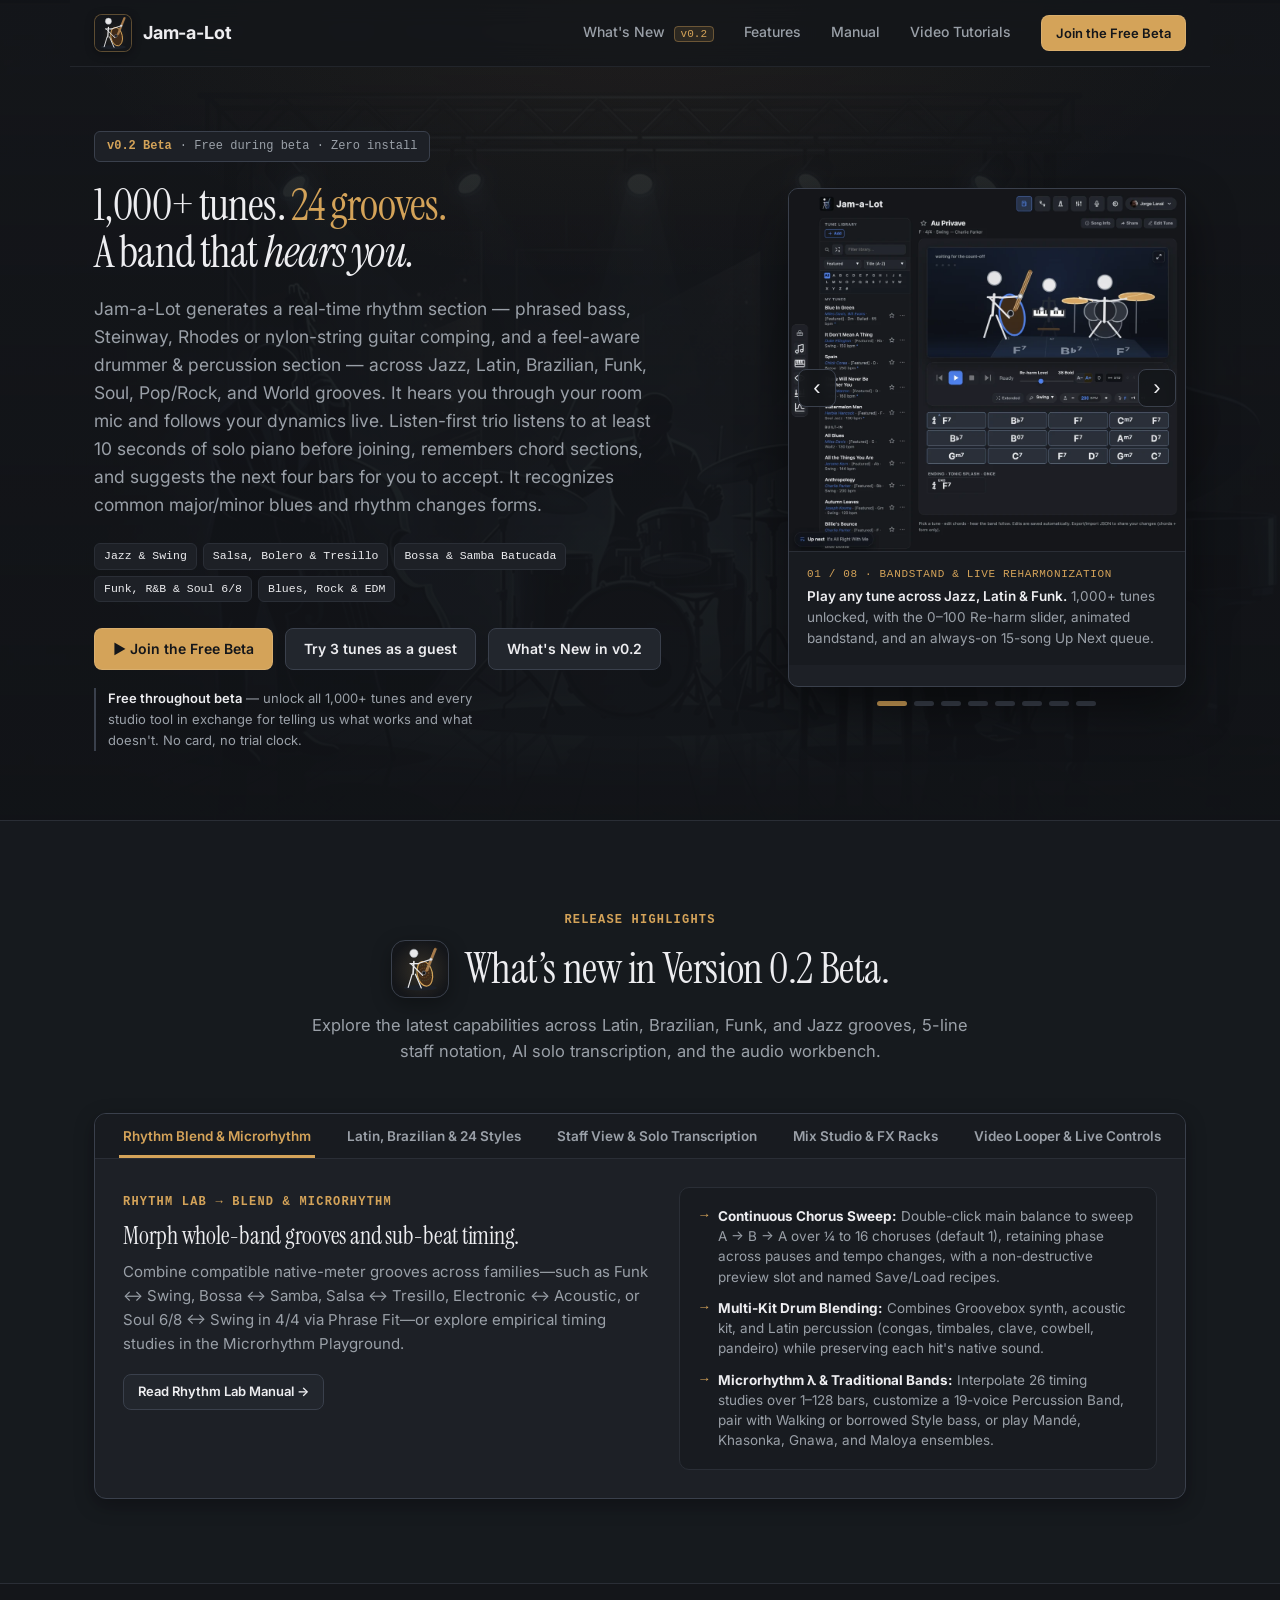
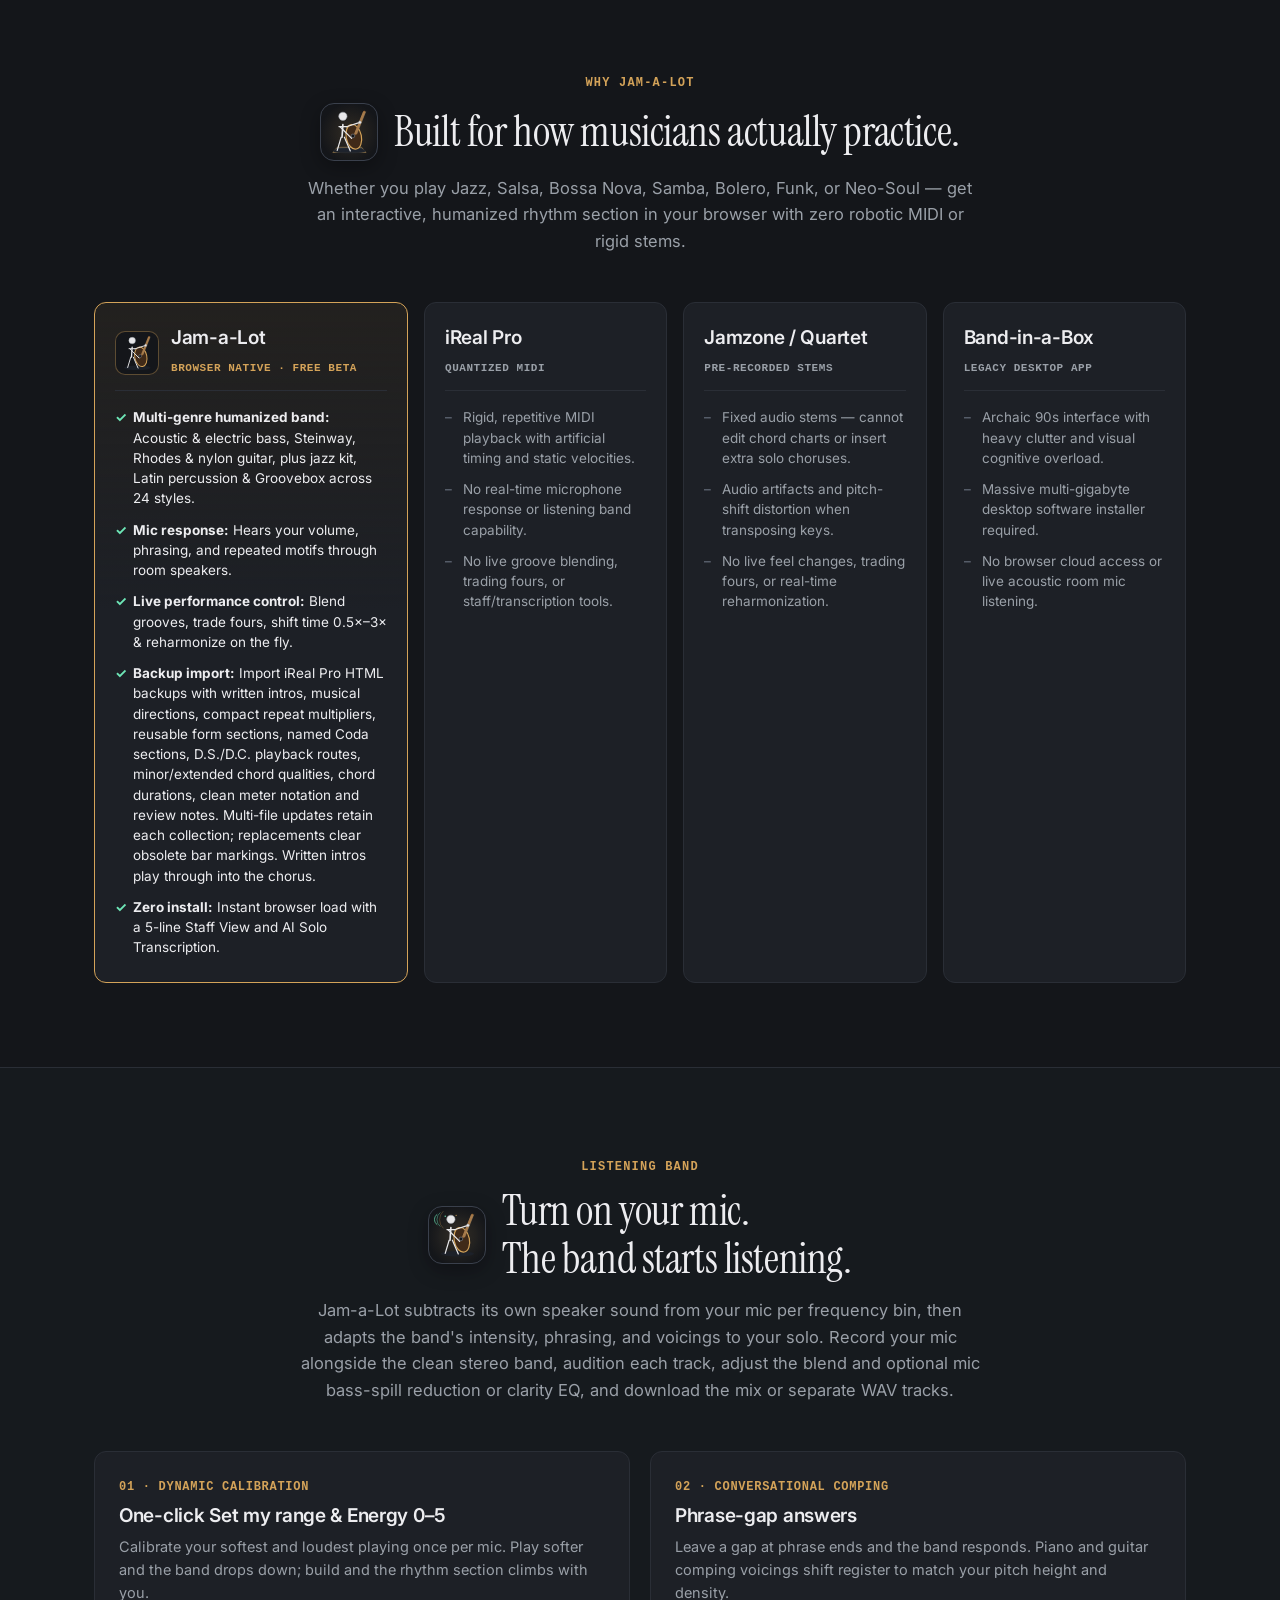
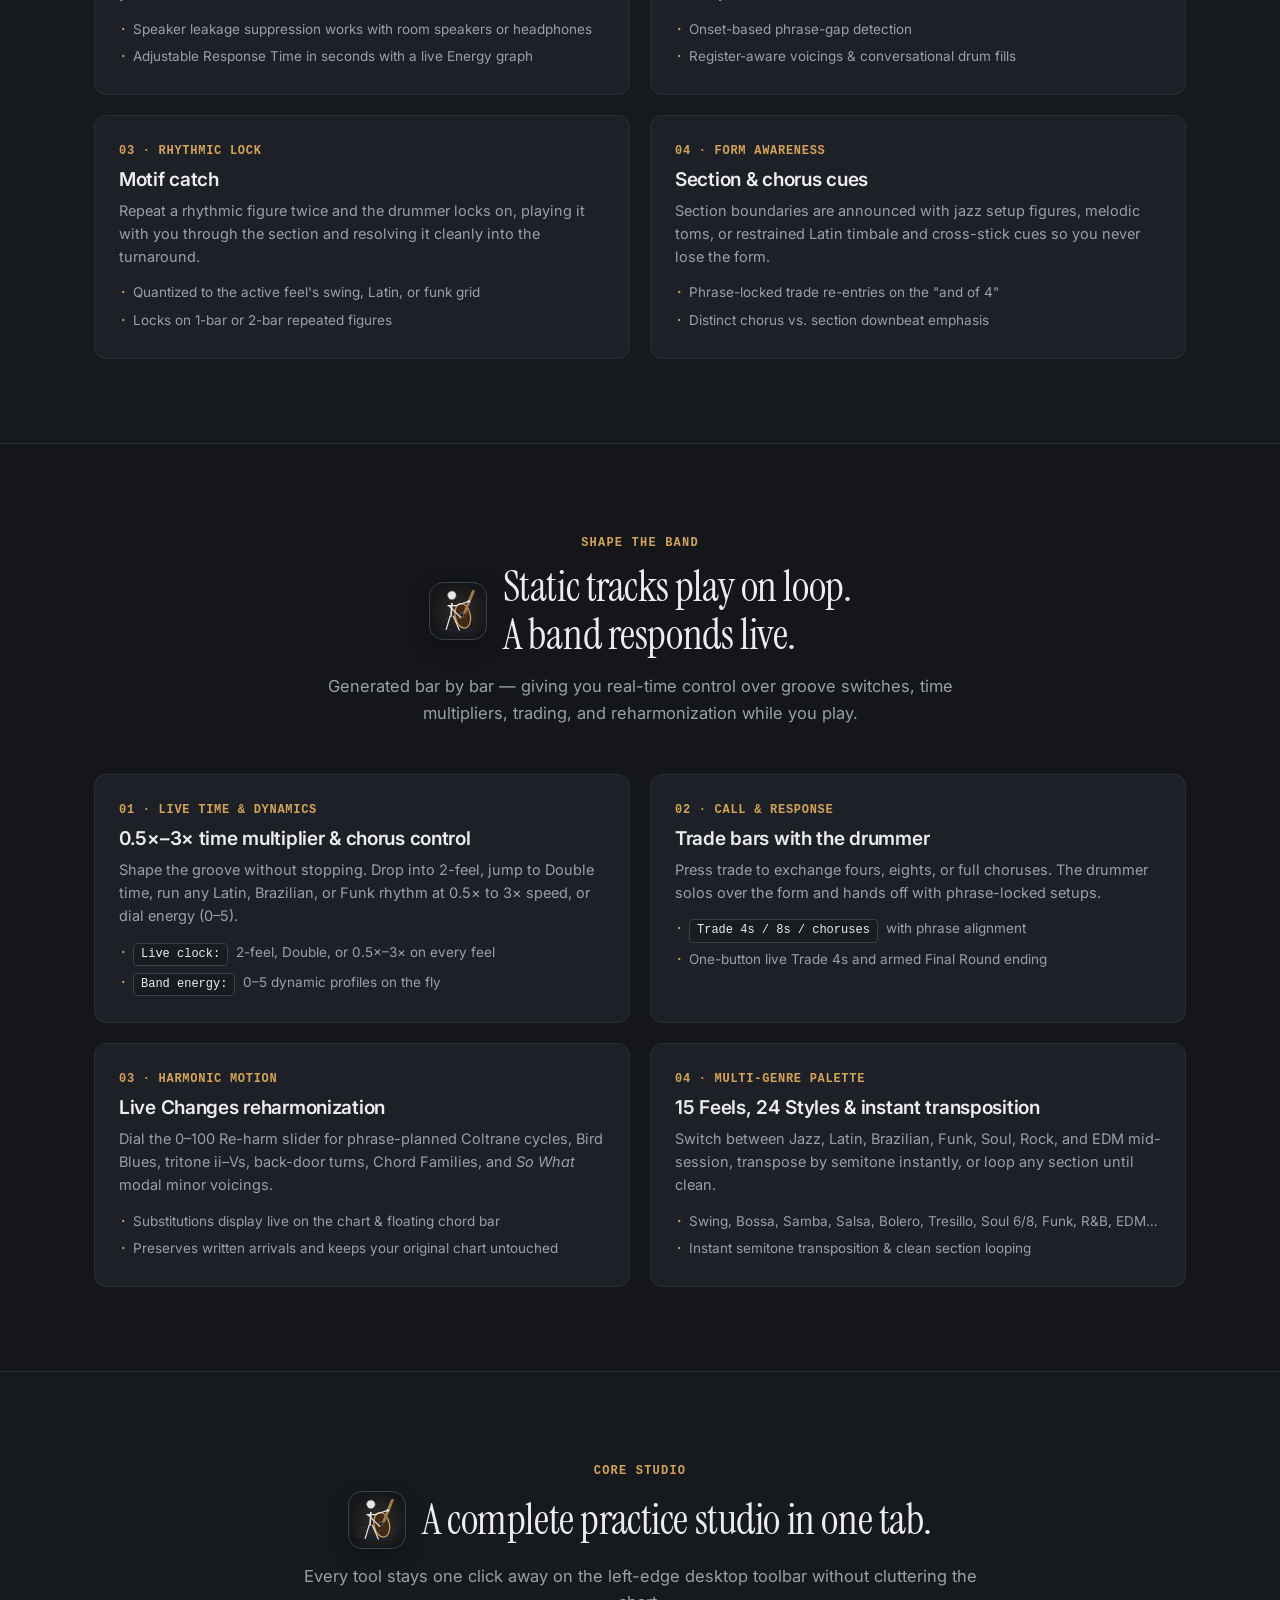
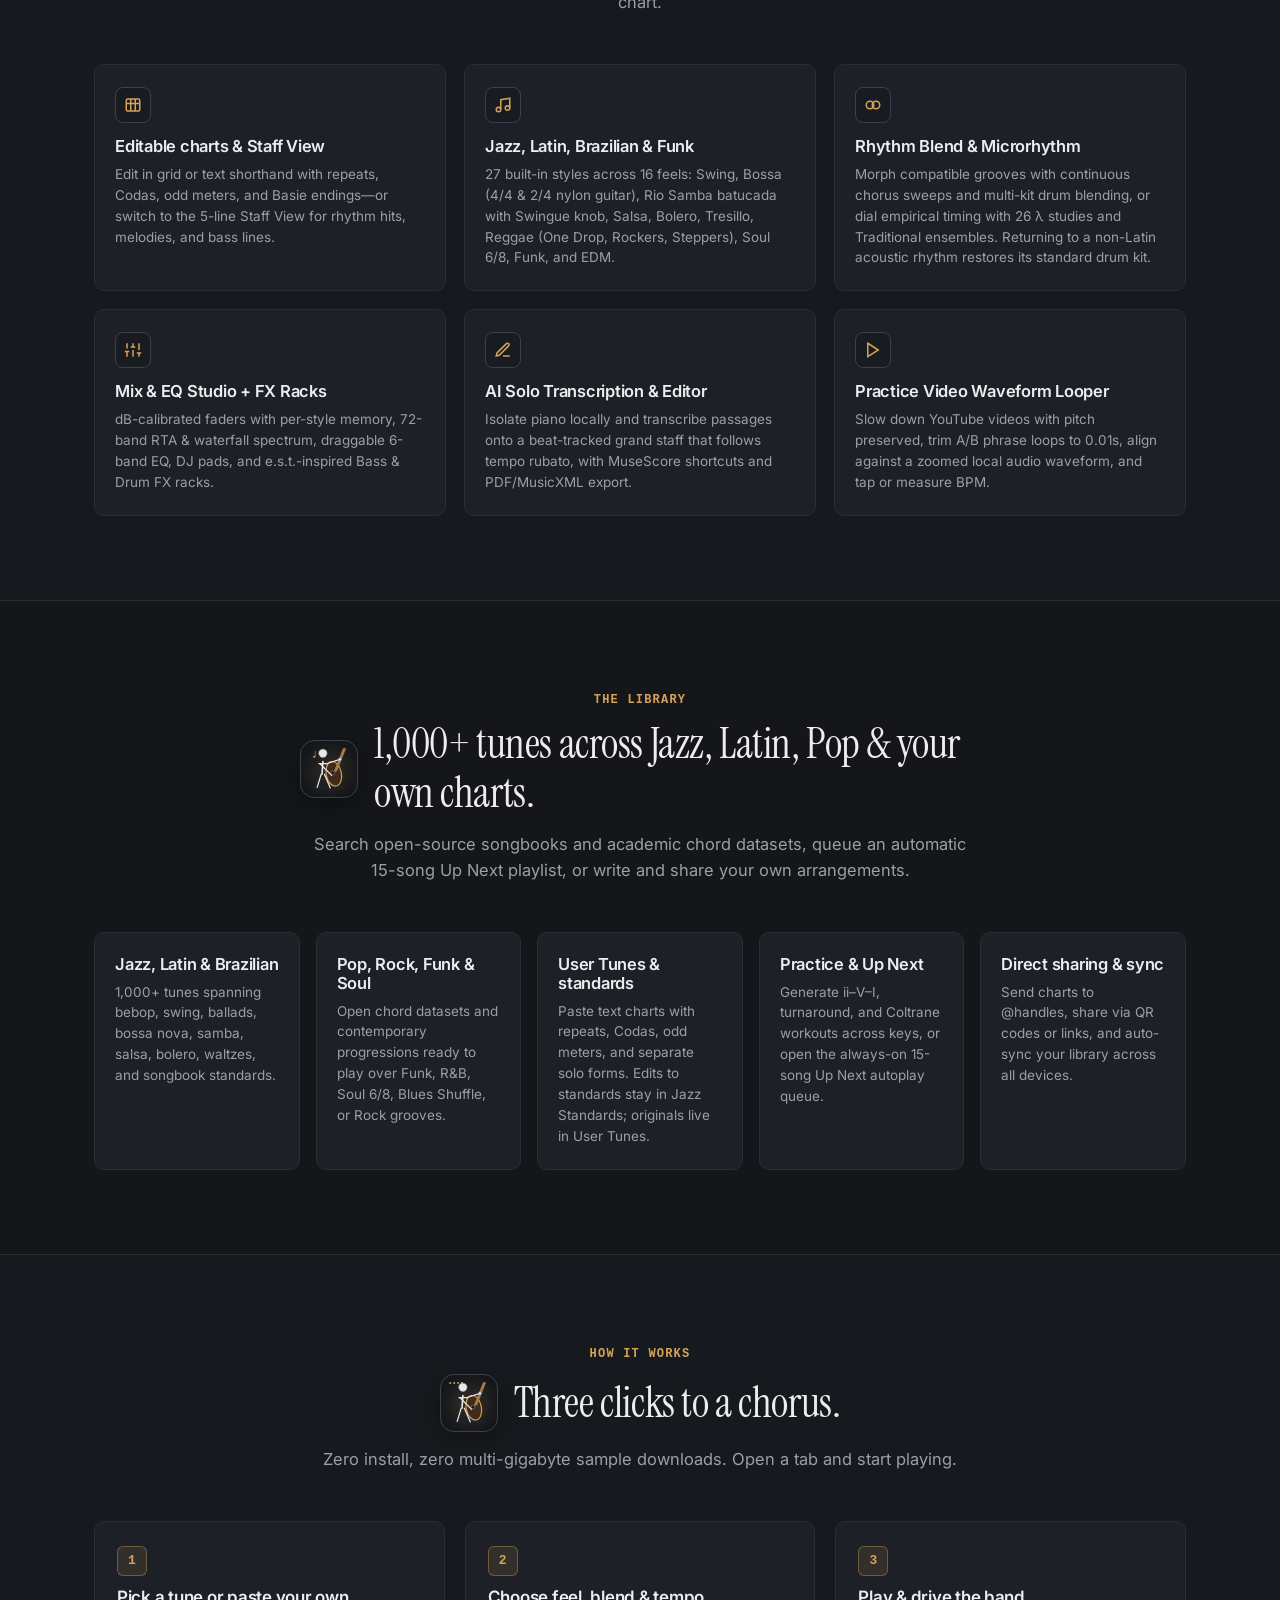
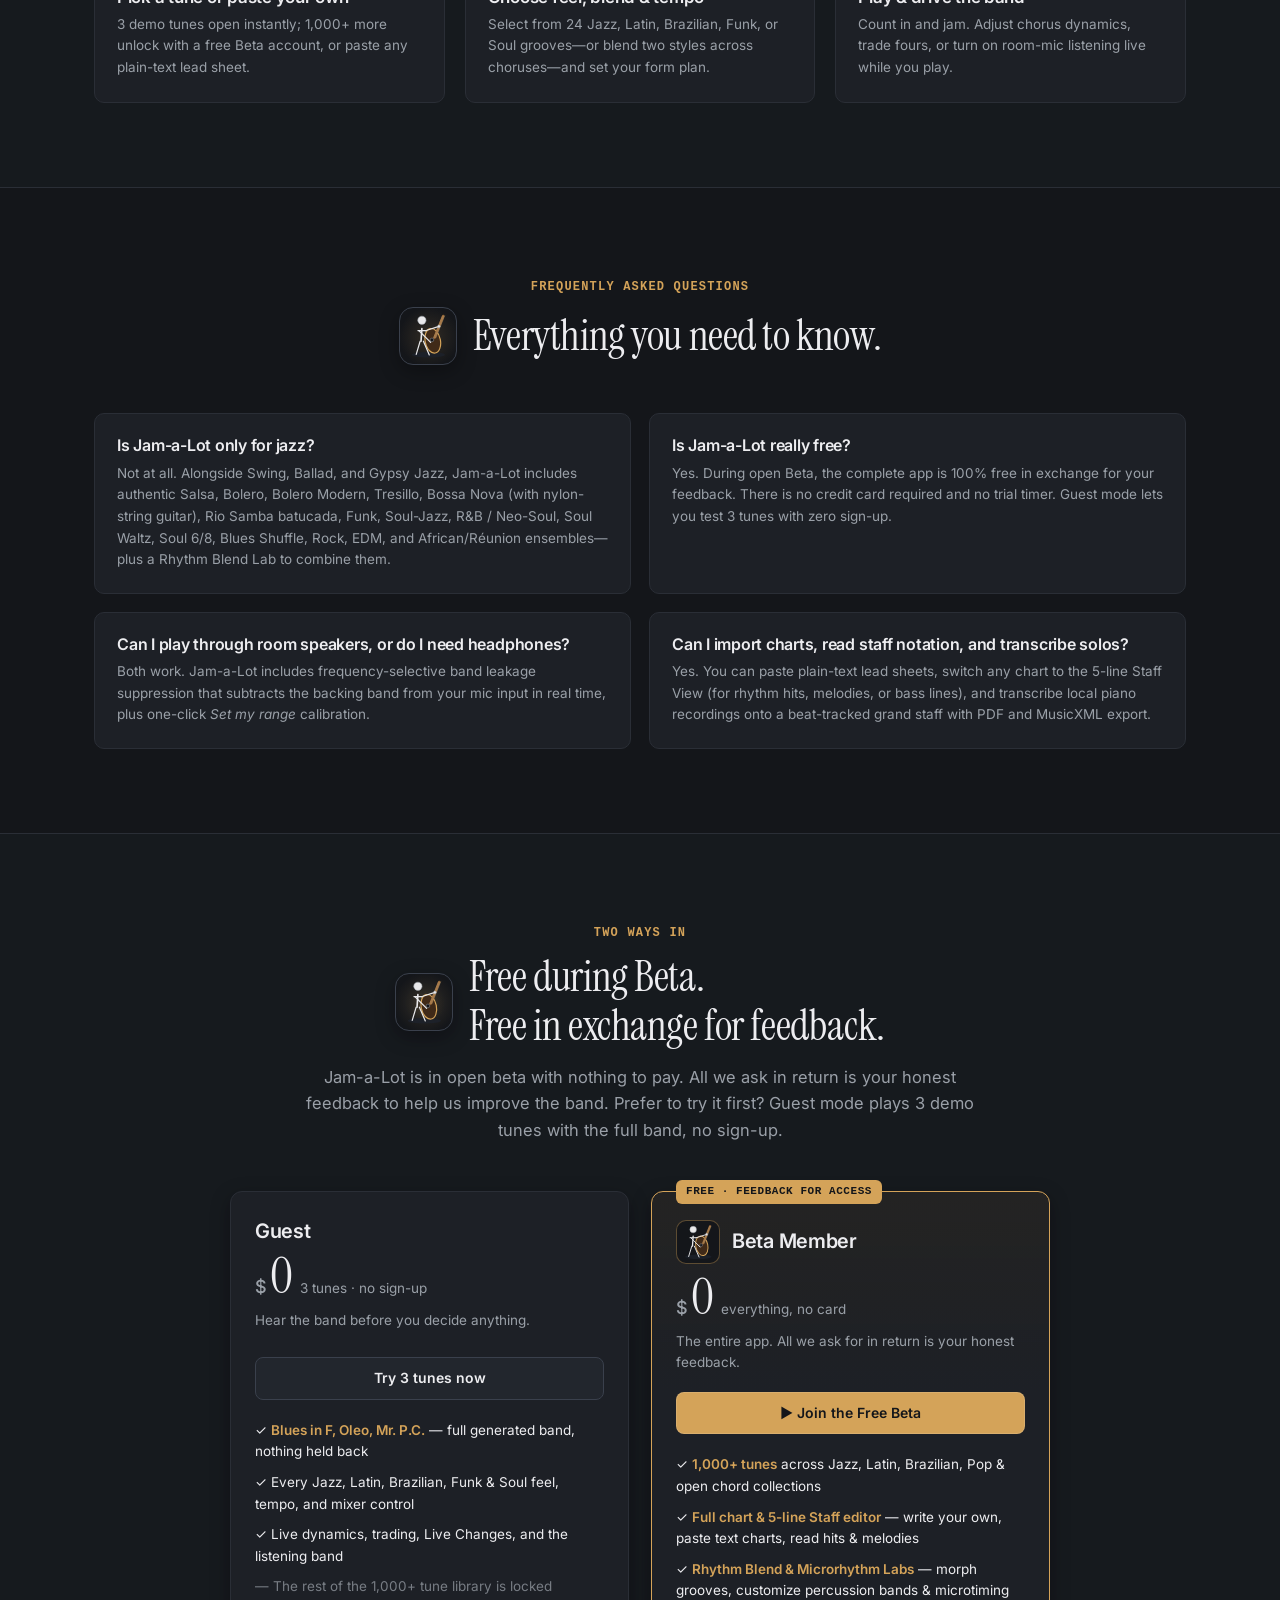
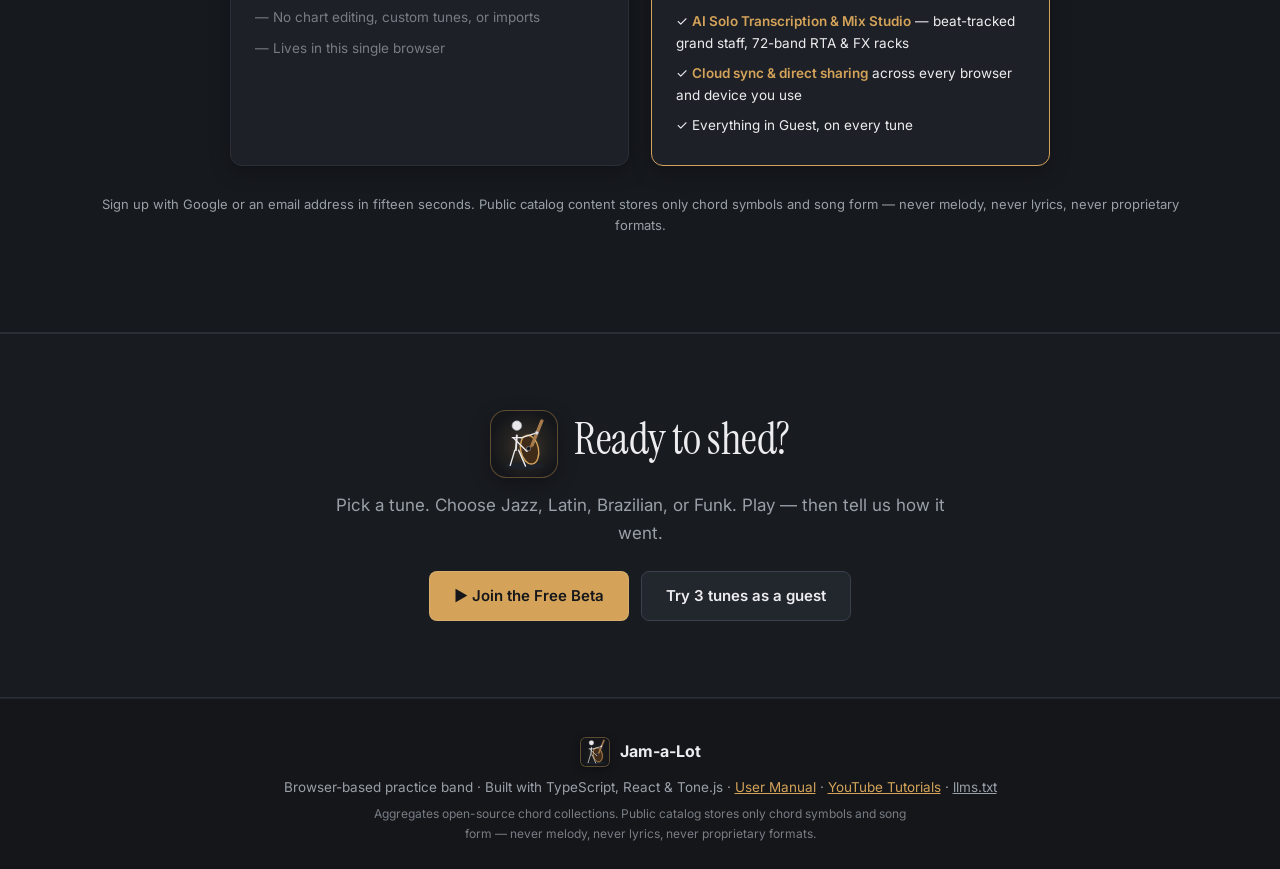
==== index.html @ 1b91ab75 "Document Reggae (Rockers) and Reggae (Steppers) variations" ====
<!doctype html>
<html lang="en" data-theme="dark">
<head>
  <meta charset="utf-8" />
  <meta name="viewport" content="width=device-width, initial-scale=1" />
  <title>Jam-a-Lot — Your live practice band for Jazz, Latin, Brazilian, Funk &amp; Soul</title>
  <meta name="description" content="A real-time rhythm section over 1,000+ tunes across Jazz, Latin, Salsa, Bolero, Bossa Nova, Samba batucada, Funk, R&amp;B, and Soul. It listens through your mic and follows. Free Beta or try 3 tunes as a guest." />
  <meta property="og:title" content="Jam-a-Lot — Your live practice band for Jazz, Latin, Brazilian &amp; Funk" />
  <meta property="og:description" content="1,000+ tunes, 24 rhythm styles across Jazz, Latin, Brazilian, Funk &amp; Soul, and a band that listens through your mic. Free Beta — or try 3 tunes as a guest." />
  <meta property="og:type" content="website" />
  <meta property="og:image" content="assets/strawman-bass.svg" />
  <link rel="icon" href="assets/strawman-bass.svg" type="image/svg+xml" />
  <link rel="alternate icon" href="assets/favicon.png" type="image/png" />
  <link rel="apple-touch-icon" href="assets/icon.png" />
  <link rel="preconnect" href="https://fonts.googleapis.com" />
  <link rel="preconnect" href="https://fonts.gstatic.com" crossorigin />
  <link href="https://fonts.googleapis.com/css2?family=Inter:wght@400;500;600;700&family=Instrument+Serif:ital@0;1&display=swap" rel="stylesheet" />
  <link rel="stylesheet" href="styles.css" />
</head>
<body>
  <div class="ambient-glow" aria-hidden="true"></div>

  <!-- Reusable Vector Strawman Stick-Figure Bassist Definitions (recreated from BandstandPopup.tsx drawBassist) -->
  <svg width="0" height="0" style="position:absolute;overflow:hidden" aria-hidden="true">
    <defs>
      <radialGradient id="sbStageGlow" cx="52%" cy="54%" r="50%">
        <stop offset="0%" stop-color="#d4a359" stop-opacity="0.22" />
        <stop offset="100%" stop-color="#14161a" stop-opacity="0" />
      </radialGradient>

      <!-- Standard Strawman Bassist (Brand & Stage Core) -->
      <g id="strawman-bassist-core">
        <ellipse cx="112" cy="196" rx="76" ry="13" fill="#1d222b" opacity="0.88" />
        <!-- Upright Bass Body (-11.5 deg tilt) -->
        <g transform="translate(132 132) rotate(-11.5)">
          <ellipse cx="0" cy="0" rx="35" ry="57" fill="#402a18" stroke="#d4a359" stroke-width="5.5" />
        </g>
        <!-- Bass Neck & 3 Strings -->
        <line x1="140" y1="118" x2="180" y2="18" stroke="#8b5a2b" stroke-width="11.5" stroke-linecap="round" />
        <line x1="136" y1="118" x2="176" y2="18" stroke="#f5d7a6" stroke-width="1.4" stroke-linecap="round" />
        <line x1="141" y1="118" x2="181" y2="18" stroke="#f5d7a6" stroke-width="1.4" stroke-linecap="round" />
        <line x1="146" y1="118" x2="186" y2="18" stroke="#f5d7a6" stroke-width="1.4" stroke-linecap="round" />
        <!-- Soundhole -->
        <circle cx="128" cy="128" r="8.5" fill="#14161a" stroke="#9aa0a8" stroke-width="2.2" />
        <!-- Stick Figure Head, Torso, Shoulders, Legs, Fretting & Plucking Arms -->
        <circle cx="82" cy="38" r="19" fill="#e8e8ea" stroke="#9aa0a8" stroke-width="2.4" />
        <line x1="82" y1="76" x2="78" y2="134" stroke="#e8e8ea" stroke-width="7.5" stroke-linecap="round" />
        <line x1="64" y1="85" x2="100" y2="85" stroke="#e8e8ea" stroke-width="5.5" stroke-linecap="round" />
        <line x1="74" y1="134" x2="56" y2="194" stroke="#e8e8ea" stroke-width="5.5" stroke-linecap="round" />
        <line x1="89" y1="134" x2="116" y2="197" stroke="#e8e8ea" stroke-width="5.5" stroke-linecap="round" />
        <line x1="98" y1="86" x2="160" y2="66" stroke="#e8e8ea" stroke-width="5.5" stroke-linecap="round" />
        <circle cx="160" cy="66" r="6.2" fill="#e8e8ea" stroke="#9aa0a8" stroke-width="2" />
        <line x1="69" y1="86" x2="122" y2="139" stroke="#e8e8ea" stroke-width="5.5" stroke-linecap="round" />
      </g>
    </defs>
  </svg>

  <!-- ───────────────────────── Focused Sticky Header (4 Links + CTA) ───────────────────────── -->
  <header class="site-header" id="top">
    <a class="brand" href="#top">
      <svg class="brand-mark-svg" viewBox="0 0 220 220" role="img" aria-label="Jam-a-Lot strawman bassist logo">
        <rect width="220" height="220" rx="36" fill="#14161a" />
        <circle cx="114" cy="118" r="96" fill="url(#sbStageGlow)" />
        <use href="#strawman-bassist-core" />
      </svg>
      <span class="brand-name">Jam-a-Lot</span>
    </a>
    <nav class="site-nav" aria-label="Primary">
      <a href="#whats-new">What's New <span class="nav-new-badge">v0.2</span></a>
      <a href="#features">Features</a>
      <a href="manual.html">Manual</a>
      <a href="https://www.youtube.com/channel/UCF0CeuwZWx5VH7cScojvmkQ" target="_blank" rel="noopener">Video Tutorials</a>
    </nav>
    <a class="btn btn-accent btn-sm launch-cta" href="https://app.jam-a-lot.org/" target="_blank" rel="noopener">
      Join the Free Beta
    </a>
  </header>

  <main>
    <!-- ───────────────────────── Hero + 8 Logged-In Feature Screenshots ───────────────────────── -->
    <div class="hero-wrap">
      <section class="hero">
        <div class="hero-copy">
          <div class="hero-tag">
            <strong>v0.2 Beta</strong> · Free during beta · Zero install
          </div>
          <h1 class="hero-title font-serif">
            1,000+ tunes. <span class="highlight">24 grooves.</span><br />
            A band that <em>hears you.</em>
          </h1>
          <p class="lede">
            Jam-a-Lot generates a real-time rhythm section — phrased bass, Steinway, Rhodes or
            nylon-string guitar comping, and a feel-aware drummer &amp; percussion section — across
            Jazz, Latin, Brazilian, Funk, Soul, Pop/Rock, and World grooves. It hears you through
            your room mic and follows your dynamics live. Listen-first trio listens to at least 10 seconds of solo piano before joining, remembers chord sections, and suggests the next four bars for you to accept. It recognizes common major/minor blues and rhythm changes forms.
          </p>
          <div class="genre-strip" aria-label="Supported musical families">
            <span class="genre-chip">Jazz &amp; Swing</span>
            <span class="genre-chip">Salsa, Bolero &amp; Tresillo</span>
            <span class="genre-chip">Bossa &amp; Samba Batucada</span>
            <span class="genre-chip">Funk, R&amp;B &amp; Soul 6/8</span>
            <span class="genre-chip">Blues, Rock &amp; EDM</span>
          </div>
          <div class="hero-ctas">
            <a class="btn btn-accent" href="https://app.jam-a-lot.org/" target="_blank" rel="noopener">▶ Join the Free Beta</a>
            <a class="btn btn-ghost" href="https://app.jam-a-lot.org/" target="_blank" rel="noopener">Try 3 tunes as a guest</a>
            <a class="btn btn-ghost" href="#whats-new">What's New in v0.2</a>
          </div>
          <p class="micro-note">
            <strong class="micro-strong">Free throughout beta</strong> — unlock all 1,000+ tunes and every studio tool in exchange for telling us what works and what doesn't. No card, no trial clock.
          </p>
        </div>

        <!-- 8 Logged-In Screenshots of the App -->
        <div class="shots reveal" id="shots" aria-roledescription="carousel" aria-label="Screenshots of Jam-a-Lot">
          <div class="shots-frame">
            <div class="shots-track" id="shots-track">
              <figure class="shot" role="group" aria-roledescription="slide" aria-label="1 of 8">
                <img src="assets/shots/01-play.webp" width="1024" height="939"
                     alt="Logged-in Jam-a-Lot playing Au Privave: unlocked Tune Library on the left, animated bandstand, Re-harm Level 38 Bold, chord chart, and Up Next queue." />
                <figcaption>
                  <span class="shot-counter">01 / 08 · Bandstand &amp; Live Reharmonization</span>
                  <strong>Play any tune across Jazz, Latin &amp; Funk.</strong> 1,000+ tunes unlocked, with the 0–100 Re-harm slider, animated bandstand, and an always-on 15-song Up Next queue.
                </figcaption>
              </figure>

              <figure class="shot" role="group" aria-roledescription="slide" aria-label="2 of 8">
                <img src="assets/shots/02-rhythm-blend.webp" width="1024" height="939" loading="lazy"
                     alt="Rhythm Style Lab on the Blend tab: Play blend button, Main balance slider, Continuous sweep, Drum Kit &amp; Instrument Blend card, and per-part overrides." />
                <figcaption>
                  <span class="shot-counter">02 / 08 · Rhythm Blend Lab</span>
                  <strong>Morph two grooves across choruses.</strong> Blend Funk ↔ Swing, Bossa ↔ Samba, Salsa ↔ Tresillo, or Soul 6/8 ↔ 4/4 with continuous sweeps and mixed acoustic, Latin, and Groovebox kits.
                </figcaption>
              </figure>

              <figure class="shot" role="group" aria-roledescription="slide" aria-label="3 of 8">
                <img src="assets/shots/03-microrhythm.webp" width="1024" height="939" loading="lazy"
                     alt="Microrhythm Lab with Samba ensemble: 8-player Percussion Band voice selectors, sub-beat timing diagram, and vertical lambda slider." />
                <figcaption>
                  <span class="shot-counter">03 / 08 · Microrhythm &amp; Percussion Band</span>
                  <strong>Dial empirical sub-beat feel.</strong> Customize a 19-voice Percussion Band (pandeiro, tamborim, cuíca, congas, bells), warp 26 timing studies with the λ slider, or play African and Réunion ensembles.
                </figcaption>
              </figure>

              <figure class="shot" role="group" aria-roledescription="slide" aria-label="4 of 8">
                <img src="assets/shots/04-staff-view.webp" width="1024" height="939" loading="lazy"
                     alt="5-Line Staff Chart View on Au Privave with Samba Swingue slider and Staff shows source bar (Melody, Solo transcription, Band: bass, Band: piano, Hits only)." />
                <figcaption>
                  <span class="shot-counter">04 / 08 · 5-Line Staff Chart View</span>
                  <strong>Read hits, melodies, or bass lines on the chart.</strong> Switch any chart to a 5-line staff showing big-band rhythm slashes, Brazilian/Latin breaks, private tune melodies, or live bass and piano parts.
                </figcaption>
              </figure>

              <figure class="shot" role="group" aria-roledescription="slide" aria-label="5 of 8">
                <img src="assets/shots/05-solo-transcription.webp" width="1024" height="939" loading="lazy"
                     alt="Unified Staff Editor window showing Transcription, Melody, and Bass patterns tabs, engraved score for Au Privave, Requantize, and playback speed controls." />
                <figcaption>
                  <span class="shot-counter">05 / 08 · Staff Editor &amp; AI Solo Transcription</span>
                  <strong>One staff editor for solos, melodies &amp; bass patterns.</strong> Transcribe local piano recordings onto a beat-tracked score that follows rubato, edit with MuseScore shortcuts, and export PDF or MusicXML.
                </figcaption>
              </figure>

              <figure class="shot" role="group" aria-roledescription="slide" aria-label="6 of 8">
                <img src="assets/shots/06-mix-eq-studio.webp" width="1024" height="939" loading="lazy"
                     alt="Mix &amp; EQ Studio showing the 72-band RTA Spectrum + Parametric EQ curve, floating Chord Changes bar, and Bass/Drums Instrument FX racks." />
                <figcaption>
                  <span class="shot-counter">06 / 08 · Mix &amp; EQ Studio + Instrument FX</span>
                  <strong>Shape your sound like a record.</strong> Drag 6-band EQ dots over a 72-band RTA spectrum and dial e.s.t.-inspired Bass &amp; Drum FX racks (<em>Nordic Bass</em>, <em>Drum Echo</em>, <em>Floating Space</em>).
                </figcaption>
              </figure>

              <figure class="shot" role="group" aria-roledescription="slide" aria-label="7 of 8">
                <img src="assets/shots/07-listening-band.webp" width="1024" height="939" loading="lazy"
                     alt="The Listening Band panel showing Input, Intensity, Density, and Register meters, 30-second Energy graph, Set my range, Speaker calibration, and 5s Response Time." />
                <figcaption>
                  <span class="shot-counter">07 / 08 · The Listening Band</span>
                  <strong>The band listens through speakers or headphones.</strong> One-click <em>Set my range</em> calibrates your mic, tracks your energy from 0 to 5 on a live graph, answers phrase gaps, and catches repeated motifs.
                </figcaption>
              </figure>

              <figure class="shot" role="group" aria-roledescription="slide" aria-label="8 of 8">
                <img src="assets/shots/08-plan-mixer.webp" width="1024" height="939" loading="lazy"
                     alt="Performance Plan panel open beside the bandstand and Repeats chart: Use plan toggle, Ramp solo intensity from 2 to 5, Intro, Head, Solo round, Trading 4s, Last head, and Tonic Splash ending." />
                <figcaption>
                  <span class="shot-counter">08 / 08 · Performance Plan &amp; Form</span>
                  <strong>Plan the whole performance.</strong> Set intros, solo energy ramps, trading fours, out heads, and Basie or Tonic Splash endings—or reroll the session in one click.
                </figcaption>
              </figure>
            </div>
          </div>

          <button class="shots-nav prev" id="shots-prev" type="button" aria-label="Previous screenshot">‹</button>
          <button class="shots-nav next" id="shots-next" type="button" aria-label="Next screenshot">›</button>
          <div class="shots-dots" id="shots-dots" role="tablist" aria-label="Choose a screenshot"></div>
        </div>
      </section>
    </div>

    <!-- ───────────────────────── What's New in Version 0.2 Beta (Tabbed Section) ───────────────────────── -->
    <section id="whats-new" class="section section-alt">
      <div>
        <header class="section-head">
          <span class="eyebrow">Release Highlights</span>
          <div class="title-with-strawman">
            <div class="strawman-badge strawman-anim" aria-hidden="true">
              <svg viewBox="0 0 220 220" fill="none">
                <use href="#strawman-bassist-core" />
                <!-- Soundhole acoustic resonance rings -->
                <circle cx="128" cy="128" r="22" stroke="#d4a359" stroke-width="2" stroke-dasharray="5 5" opacity="0.75" />
                <circle cx="128" cy="128" r="36" stroke="#6ee7b7" stroke-width="1.8" stroke-dasharray="4 6" opacity="0.55" />
              </svg>
            </div>
            <h2 class="font-serif">What’s new in Version 0.2 Beta.</h2>
          </div>
          <p>
            Explore the latest capabilities across Latin, Brazilian, Funk, and Jazz grooves, 5-line staff notation, AI solo transcription, and the audio workbench.
          </p>
        </header>

        <div class="whatsnew-shell reveal">
          <div class="whatsnew-tablist" role="tablist" aria-label="What's new in v0.2 Beta categories">
            <button type="button" class="whatsnew-tab" role="tab" id="wn-tab-blend" aria-selected="true" data-wn-tab="blend">
              Rhythm Blend &amp; Microrhythm
            </button>
            <button type="button" class="whatsnew-tab" role="tab" id="wn-tab-grooves" aria-selected="false" data-wn-tab="grooves">
              Latin, Brazilian &amp; 24 Styles
            </button>
            <button type="button" class="whatsnew-tab" role="tab" id="wn-tab-staff" aria-selected="false" data-wn-tab="staff">
              Staff View &amp; Solo Transcription
            </button>
            <button type="button" class="whatsnew-tab" role="tab" id="wn-tab-mix" aria-selected="false" data-wn-tab="mix">
              Mix Studio &amp; FX Racks
            </button>
            <button type="button" class="whatsnew-tab" role="tab" id="wn-tab-live" aria-selected="false" data-wn-tab="live">
              Video Looper &amp; Live Controls
            </button>
          </div>

          <!-- Tab 1 -->
          <div role="tabpanel" id="wn-panel-blend" aria-labelledby="wn-tab-blend">
            <div class="whatsnew-panel-body">
              <div>
                <span class="eyebrow">Rhythm Lab → Blend &amp; Microrhythm</span>
                <h3 class="font-serif">Morph whole-band grooves and sub-beat timing.</h3>
                <p>
                  Combine compatible native-meter grooves across families—such as Funk ↔ Swing, Bossa ↔ Samba, Salsa ↔ Tresillo, Electronic ↔ Acoustic, or Soul 6/8 ↔ Swing in 4/4 via Phrase Fit—or explore empirical timing studies in the Microrhythm Playground.
                </p>
                <a class="btn btn-ghost btn-sm" href="manual.html">Read Rhythm Lab Manual →</a>
              </div>
              <ul class="whatsnew-spec-list">
                <li><strong>Continuous Chorus Sweep:</strong> Double-click main balance to sweep A → B → A over ¼ to 16 choruses (default 1), retaining phase across pauses and tempo changes, with a non-destructive preview slot and named Save/Load recipes.</li>
                <li><strong>Multi-Kit Drum Blending:</strong> Combines Groovebox synth, acoustic kit, and Latin percussion (congas, timbales, clave, cowbell, pandeiro) while preserving each hit's native sound.</li>
                <li><strong>Microrhythm λ &amp; Traditional Bands:</strong> Interpolate 26 timing studies over 1–128 bars, customize a 19-voice Percussion Band, pair with Walking or borrowed Style bass, or play Mandé, Khasonka, Gnawa, and Maloya ensembles.</li>
              </ul>
            </div>
          </div>

          <!-- Tab 2 -->
          <div role="tabpanel" id="wn-panel-grooves" aria-labelledby="wn-tab-grooves" hidden="until-found">
            <div class="whatsnew-panel-body">
              <div>
                <span class="eyebrow">15 Selectable Feels · 24 Built-in Styles</span>
                <h3 class="font-serif">Samba batucada, Salsa, Bolero, Soul 6/8 &amp; Nylon Guitar.</h3>
                <p>
                  Jam-a-Lot goes far beyond swing: play authentic Brazilian batucada, Afro-Cuban Salsa and Bolero, contemporary Soul Waltz and Soul 6/8 pockets, 16th-swung Funk/R&amp;B, and Bossa Nova with default nylon-string guitar comping.
                </p>
              </div>
              <ul class="whatsnew-spec-list">
                <li><strong>Rio Samba Batucada &amp; Swingue Knob:</strong> 40 CC0 recordings (pandeiro, tamborim teleco-teco, ganzá, caixa, agogô, cuíca, surdo) with a 0–200% Swingue knob and Brazilian breaks (<code>breque</code>, <code>convenção</code>, <code>chamada</code>, <code>virada</code>).</li>
                <li><strong>Salsa, Bolero &amp; Tresillo:</strong> Section-level Salsa bell drive, 8-bar developing Bolero piano statements, Bolero Modern (&amp; of 2 kick/snare/bass punch), 3+3+2 Tresillo, and restrained Latin fills.</li>
                <li><strong>Soul Waltz, Soul 6/8 &amp; Nylon Guitar:</strong> Modern funk/neo-soul pockets in 3/4 and 6/8 (plus Soul 6/8 Brushes with an 8-cell bass energy ladder), 2/4 Bossa fitting, and a sub-octaved <strong>Deep Kick</strong>.</li>
              </ul>
            </div>
          </div>

          <!-- Tab 3 -->
          <div role="tabpanel" id="wn-panel-staff" aria-labelledby="wn-tab-staff" hidden="until-found">
            <div class="whatsnew-panel-body">
              <div>
                <span class="eyebrow">5-Line Staff &amp; AI Transcription</span>
                <h3 class="font-serif">Read hits and melodies on the chart; transcribe rubato recordings.</h3>
                <p>
                  Switch any chart to the 5-line Staff View to read big-band slash notation, private tune melodies, saved solo studies, or live generated bass and piano parts—all backed by one unified Staff Editor.
                </p>
              </div>
              <ul class="whatsnew-spec-list">
                <li><strong>Unified Staff Editor:</strong> Author private tune melodies (on any tune), edit solo studies, or write 1–4 bar bass patterns in C that transpose across every chord root.</li>
                <li><strong>Beat-Tracked Piano Transcription:</strong> Local 6-source piano separation + Transkun/Basic Pitch (up to 3 min) tracks the band's beats so barlines follow tempo drift, with per-bar Half/Normal/Double length corrections.</li>
                <li><strong>MuseScore Shortcuts &amp; Export:</strong> Requantize (1/8, 1/16, Swing 8ths), split/join/tie, slowed-down selection loops, and letter-size PDF or MusicXML export.</li>
              </ul>
            </div>
          </div>

          <!-- Tab 4 -->
          <div role="tabpanel" id="wn-panel-mix" aria-labelledby="wn-tab-mix" hidden="until-found">
            <div class="whatsnew-panel-body">
              <div>
                <span class="eyebrow">Toolbox → Mix &amp; EQ Studio</span>
                <h3 class="font-serif">72-band RTA spectrum, 6-band EQ &amp; e.s.t.-inspired FX racks.</h3>
                <p>
                  Open the inline Mix &amp; EQ Studio below the chart to sculpt tone with a real-time RTA or waterfall spectrogram, per-rhythm-style fader memory, and dedicated insert racks for bass and drums.
                </p>
              </div>
              <ul class="whatsnew-spec-list">
                <li><strong>Draggable Parametric EQ &amp; Linear Slopes:</strong> 6-band master EQ with scroll bandwidth, level-matched Linear tilt shortcuts (default −5/3), bus compressor, Mono check, and DJ filter/stutter pads.</li>
                <li><strong>Bass &amp; Drum Instrument FX:</strong> Drive, low-pass, auto-wah, chorus, phaser, and delay with named presets (<em>Nordic Bass</em>, <em>Drum Echo</em>, <em>Floating Space</em>).</li>
                <li><strong>Mobile Wi-Fi Sample Guard:</strong> Phones preload a streamlined ~32 MB bundle with a 0 MB Data-Saver Synth option and on-demand Wi-Fi confirmation for extra banks.</li>
              </ul>
            </div>
          </div>

          <!-- Tab 5 -->
          <div role="tabpanel" id="wn-panel-live" aria-labelledby="wn-tab-live" hidden="until-found">
            <div class="whatsnew-panel-body">
              <div>
                <span class="eyebrow">Practice Video &amp; Live Bandstand</span>
                <h3 class="font-serif">Waveform A/B video loops, 0.5×–3× clock &amp; Live Changes.</h3>
                <p>
                  Follow tune progress and band energy at the top of the stage. Study reference videos with hundredth-second loop handles and local waveform alignment, or drive the band live with time multipliers, calibrated mic listening, and phrase-planned reharmonization.
                </p>
              </div>
              <ul class="whatsnew-spec-list">
                <li><strong>Practice Video Waveform Looper:</strong> Pitch-kept YouTube slowdown, flat A/B timeline trim handles with 0.01s/0.10s/1.00s nudges, 1×–32× local waveform alignment modal, and a tap/span BPM calculator.</li>
                <li><strong>Live Controls &amp; Re-harm Slider:</strong> 2-feel, Double, and a 0.5×–3× time multiplier on every rhythm (Plan off), one-click Trade 4s &amp; End, Basie Ending tag, and a 0–100 Re-harm slider with Chord Families &amp; <em>So What</em> modal minor grips.</li>
                <li><strong>Listening Band &amp; Up Next Queue:</strong> Open Listening from the header or vertical Toolbox to start the mic automatically. With a performance plan, solo until End, then play the remaining structure. One-click <em>Set my range</em> saved per mic, Response Time in seconds with a live Energy graph, collapsible long charts, and an always-on 15-song <strong>Up Next</strong> queue.</li>
              </ul>
            </div>
          </div>
        </div>
      </div>
    </section>

    <!-- ───────────────────────── Comparison Block ───────────────────────── -->
    <section id="compare" class="section">
      <header class="section-head">
        <span class="eyebrow">Why Jam-a-Lot</span>
        <div class="title-with-strawman">
          <div class="strawman-badge strawman-anim" aria-hidden="true">
            <svg viewBox="0 0 220 220" fill="none">
              <!-- Bandstand rolling chord tile under bassist -->
              <polygon points="36,204 188,204 168,180 56,180" fill="rgba(135, 206, 250, 0.16)" stroke="#d4a359" stroke-width="2" />
              <use href="#strawman-bassist-core" />
            </svg>
          </div>
          <h2 class="font-serif">Built for how musicians actually practice.</h2>
        </div>
        <p>
          Whether you play Jazz, Salsa, Bossa Nova, Samba, Bolero, Funk, or Neo-Soul — get an interactive, humanized rhythm section in your browser with zero robotic MIDI or rigid stems.
        </p>
      </header>

      <div class="compare-grid">
        <article class="compare-col compare-col-featured reveal">
          <header class="compare-head compare-head-row">
            <svg class="strawman-mini" viewBox="0 0 220 220" aria-hidden="true">
              <use href="#strawman-bassist-core" />
            </svg>
            <div>
              <h3>Jam-a-Lot</h3>
              <span class="compare-badge">Browser Native · Free Beta</span>
            </div>
          </header>
          <ul class="compare-list">
            <li><strong>Multi-genre humanized band:</strong> Acoustic &amp; electric bass, Steinway, Rhodes &amp; nylon guitar, plus jazz kit, Latin percussion &amp; Groovebox across 24 styles.</li>
            <li><strong>Mic response:</strong> Hears your volume, phrasing, and repeated motifs through room speakers.</li>
            <li><strong>Live performance control:</strong> Blend grooves, trade fours, shift time 0.5×–3× &amp; reharmonize on the fly.</li>
            <li><strong>Backup import:</strong> Import iReal Pro HTML backups with written intros, musical directions, compact repeat multipliers, reusable form sections, named Coda sections, D.S./D.C. playback routes, minor/extended chord qualities, chord durations, clean meter notation and review notes. Multi-file updates retain each collection; replacements clear obsolete bar markings. Written intros play through into the chorus.</li>
            <li><strong>Zero install:</strong> Instant browser load with a 5-line Staff View and AI Solo Transcription.</li>
          </ul>
        </article>

        <article class="compare-col reveal">
          <header class="compare-head">
            <h3>iReal Pro</h3>
            <span class="compare-badge">Quantized MIDI</span>
          </header>
          <ul class="compare-list">
            <li>Rigid, repetitive MIDI playback with artificial timing and static velocities.</li>
            <li>No real-time microphone response or listening band capability.</li>
            <li>No live groove blending, trading fours, or staff/transcription tools.</li>
          </ul>
        </article>

        <article class="compare-col reveal">
          <header class="compare-head">
            <h3>Jamzone / Quartet</h3>
            <span class="compare-badge">Pre-recorded Stems</span>
          </header>
          <ul class="compare-list">
            <li>Fixed audio stems — cannot edit chord charts or insert extra solo choruses.</li>
            <li>Audio artifacts and pitch-shift distortion when transposing keys.</li>
            <li>No live feel changes, trading fours, or real-time reharmonization.</li>
          </ul>
        </article>

        <article class="compare-col reveal">
          <header class="compare-head">
            <h3>Band-in-a-Box</h3>
            <span class="compare-badge">Legacy Desktop App</span>
          </header>
          <ul class="compare-list">
            <li>Archaic 90s interface with heavy clutter and visual cognitive overload.</li>
            <li>Massive multi-gigabyte desktop software installer required.</li>
            <li>No browser cloud access or live acoustic room mic listening.</li>
          </ul>
        </article>
      </div>
    </section>

    <!-- ───────────────────────── The Listening Band ───────────────────────── -->
    <section id="listens" class="section section-alt">
      <div>
        <header class="section-head">
          <span class="eyebrow">Listening band</span>
          <div class="title-with-strawman">
            <div class="strawman-badge strawman-anim" aria-hidden="true">
              <svg viewBox="0 0 220 220" fill="none">
                <!-- Incoming room-mic acoustic waves (sage emerald) -->
                <path d="M18 62 A 28 28 0 0 1 18 16" stroke="#6ee7b7" stroke-width="3" stroke-linecap="round" />
                <path d="M32 70 A 40 40 0 0 1 32 8" stroke="#6ee7b7" stroke-width="2.5" stroke-linecap="round" opacity="0.75" />
                <path d="M46 78 A 52 52 0 0 1 46 2" stroke="#d4a359" stroke-width="2" stroke-linecap="round" opacity="0.6" />
                <use href="#strawman-bassist-core" />
                <!-- Climax sweat drops (from drawSweat in BandstandPopup.tsx) -->
                <circle cx="56" cy="24" r="3" fill="#6ee7b7" />
                <circle cx="106" cy="20" r="2.8" fill="#d4a359" />
              </svg>
            </div>
            <h2 class="font-serif">Turn on your mic.<br />The band starts listening.</h2>
          </div>
          <p>
            Jam-a-Lot subtracts its own speaker sound from your mic per frequency bin, then adapts
            the band's intensity, phrasing, and voicings to your solo. Record your mic alongside the clean stereo band, audition each track, adjust the blend and optional mic bass-spill reduction or clarity EQ, and download the mix or separate WAV tracks.
          </p>
        </header>

        <div class="live-grid">
          <article class="live-card reveal">
            <div class="live-num">01 · Dynamic Calibration</div>
            <h3>One-click Set my range &amp; Energy 0–5</h3>
            <p>
              Calibrate your softest and loudest playing once per mic. Play softer and the band drops down; build and the rhythm section climbs with you.
            </p>
            <ul class="live-bullets">
              <li>Speaker leakage suppression works with room speakers or headphones</li>
              <li>Adjustable Response Time in seconds with a live Energy graph</li>
            </ul>
          </article>

          <article class="live-card reveal">
            <div class="live-num">02 · Conversational Comping</div>
            <h3>Phrase-gap answers</h3>
            <p>
              Leave a gap at phrase ends and the band responds. Piano and guitar comping voicings shift register to match your pitch height and density.
            </p>
            <ul class="live-bullets">
              <li>Onset-based phrase-gap detection</li>
              <li>Register-aware voicings &amp; conversational drum fills</li>
            </ul>
          </article>

          <article class="live-card reveal">
            <div class="live-num">03 · Rhythmic Lock</div>
            <h3>Motif catch</h3>
            <p>
              Repeat a rhythmic figure twice and the drummer locks on, playing it with you through the section and resolving it cleanly into the turnaround.
            </p>
            <ul class="live-bullets">
              <li>Quantized to the active feel's swing, Latin, or funk grid</li>
              <li>Locks on 1-bar or 2-bar repeated figures</li>
            </ul>
          </article>

          <article class="live-card reveal">
            <div class="live-num">04 · Form Awareness</div>
            <h3>Section &amp; chorus cues</h3>
            <p>
              Section boundaries are announced with jazz setup figures, melodic toms, or restrained Latin timbale and cross-stick cues so you never lose the form.
            </p>
            <ul class="live-bullets">
              <li>Phrase-locked trade re-entries on the "and of 4"</li>
              <li>Distinct chorus vs. section downbeat emphasis</li>
            </ul>
          </article>
        </div>
      </div>
    </section>

    <!-- ───────────────────────── Live Performance ───────────────────────── -->
    <section id="live" class="section">
      <header class="section-head">
        <span class="eyebrow">Shape the band</span>
        <div class="title-with-strawman">
          <div class="strawman-badge strawman-anim" aria-hidden="true">
            <svg viewBox="0 0 220 220" fill="none">
              <use href="#strawman-bassist-core" />
              <!-- Windmill right-hand trading arc (from BandstandPopup.tsx tradingPhase === 'drums') -->
              <circle cx="122" cy="112" r="32" stroke="#d4a359" stroke-width="2.2" stroke-dasharray="6 5" opacity="0.85" />
            </svg>
          </div>
          <h2 class="font-serif">Static tracks play on loop.<br />A band responds live.</h2>
        </div>
        <p>
          Generated bar by bar — giving you real-time control over groove switches, time multipliers, trading, and reharmonization while you play.
        </p>
      </header>

      <div class="live-grid">
        <article class="live-card reveal">
          <div class="live-num">01 · Live Time &amp; Dynamics</div>
          <h3>0.5×–3× time multiplier &amp; chorus control</h3>
          <p>
            Shape the groove without stopping. Drop into 2-feel, jump to Double time, run any Latin, Brazilian, or Funk rhythm at 0.5× to 3× speed, or dial energy (0–5).
          </p>
          <ul class="live-bullets">
            <li><span class="kbd">Live clock:</span> 2-feel, Double, or 0.5×–3× on every feel</li>
            <li><span class="kbd">Band energy:</span> 0–5 dynamic profiles on the fly</li>
          </ul>
        </article>

        <article class="live-card reveal">
          <div class="live-num">02 · Call &amp; Response</div>
          <h3>Trade bars with the drummer</h3>
          <p>
            Press trade to exchange fours, eights, or full choruses. The drummer solos over the form and hands off with phrase-locked setups.
          </p>
          <ul class="live-bullets">
            <li><span class="kbd">Trade 4s / 8s / choruses</span> with phrase alignment</li>
            <li>One-button live Trade 4s and armed Final Round ending</li>
          </ul>
        </article>

        <article class="live-card reveal">
          <div class="live-num">03 · Harmonic Motion</div>
          <h3>Live Changes reharmonization</h3>
          <p>
            Dial the 0–100 Re-harm slider for phrase-planned Coltrane cycles, Bird Blues, tritone ii–Vs, back-door turns, Chord Families, and <em>So What</em> modal minor voicings.
          </p>
          <ul class="live-bullets">
            <li>Substitutions display live on the chart &amp; floating chord bar</li>
            <li>Preserves written arrivals and keeps your original chart untouched</li>
          </ul>
        </article>

        <article class="live-card reveal">
          <div class="live-num">04 · Multi-Genre Palette</div>
          <h3>15 Feels, 24 Styles &amp; instant transposition</h3>
          <p>
            Switch between Jazz, Latin, Brazilian, Funk, Soul, Rock, and EDM mid-session, transpose by semitone instantly, or loop any section until clean.
          </p>
          <ul class="live-bullets">
            <li>Swing, Bossa, Samba, Salsa, Bolero, Tresillo, Soul 6/8, Funk, R&amp;B, EDM…</li>
            <li>Instant semitone transposition &amp; clean section looping</li>
          </ul>
        </article>
      </div>
    </section>

    <!-- ───────────────────────── Core Studio Features (Concise, Balanced Cards + SVG Icons) ───────────────────────── -->
    <section id="features" class="section section-alt">
      <div>
        <header class="section-head">
          <span class="eyebrow">Core Studio</span>
          <div class="title-with-strawman">
            <div class="strawman-badge strawman-anim" aria-hidden="true">
              <svg viewBox="0 0 220 220" fill="none">
                <!-- 5-line notation staff behind strawman bassist -->
                <line x1="12" y1="145" x2="208" y2="145" stroke="#3a404c" stroke-width="1.5" />
                <line x1="12" y1="155" x2="208" y2="155" stroke="#3a404c" stroke-width="1.5" />
                <line x1="12" y1="165" x2="208" y2="165" stroke="#3a404c" stroke-width="1.5" />
                <line x1="12" y1="175" x2="208" y2="175" stroke="#3a404c" stroke-width="1.5" />
                <line x1="12" y1="185" x2="208" y2="185" stroke="#3a404c" stroke-width="1.5" />
                <use href="#strawman-bassist-core" />
              </svg>
            </div>
            <h2 class="font-serif">A complete practice studio in one tab.</h2>
          </div>
          <p>Every tool stays one click away on the left-edge desktop toolbar without cluttering the chart.</p>
        </header>

        <div class="feature-grid">
          <article class="feature reveal">
            <div class="icon-box" aria-hidden="true">
              <svg width="18" height="18" viewBox="0 0 24 24" fill="none" stroke="currentColor" stroke-width="2"><rect x="3" y="4" width="18" height="16" rx="2"/><line x1="3" y1="10" x2="21" y2="10"/><line x1="9" y1="4" x2="9" y2="20"/><line x1="15" y1="4" x2="15" y2="20"/></svg>
            </div>
            <h3>Editable charts &amp; Staff View</h3>
            <p>Edit in grid or text shorthand with repeats, Codas, odd meters, and Basie endings—or switch to the 5-line Staff View for rhythm hits, melodies, and bass lines.</p>
          </article>

          <article class="feature reveal">
            <div class="icon-box" aria-hidden="true">
              <svg width="18" height="18" viewBox="0 0 24 24" fill="none" stroke="currentColor" stroke-width="2"><path d="M9 18V5l12-2v13"/><circle cx="6" cy="18" r="3"/><circle cx="18" cy="16" r="3"/></svg>
            </div>
            <h3>Jazz, Latin, Brazilian &amp; Funk</h3>
            <p>27 built-in styles across 16 feels: Swing, Bossa (4/4 &amp; 2/4 nylon guitar), Rio Samba batucada with Swingue knob, Salsa, Bolero, Tresillo, Reggae (One Drop, Rockers, Steppers), Soul 6/8, Funk, and EDM.</p>
          </article>

          <article class="feature reveal">
            <div class="icon-box" aria-hidden="true">
              <svg width="18" height="18" viewBox="0 0 24 24" fill="none" stroke="currentColor" stroke-width="2"><circle cx="8" cy="12" r="5"/><circle cx="16" cy="12" r="5"/></svg>
            </div>
            <h3>Rhythm Blend &amp; Microrhythm</h3>
            <p>Morph compatible grooves with continuous chorus sweeps and multi-kit drum blending, or dial empirical timing with 26 λ studies and Traditional ensembles. Returning to a non-Latin acoustic rhythm restores its standard drum kit.</p>
          </article>

          <article class="feature reveal">
            <div class="icon-box" aria-hidden="true">
              <svg width="18" height="18" viewBox="0 0 24 24" fill="none" stroke="currentColor" stroke-width="2"><line x1="4" y1="21" x2="4" y2="14"/><line x1="4" y1="10" x2="4" y2="3"/><line x1="12" y1="21" x2="12" y2="12"/><line x1="12" y1="8" x2="12" y2="3"/><line x1="20" y1="21" x2="20" y2="16"/><line x1="20" y1="12" x2="20" y2="3"/><line x1="1" y1="14" x2="7" y2="14"/><line x1="9" y1="8" x2="15" y2="8"/><line x1="17" y1="16" x2="23" y2="16"/></svg>
            </div>
            <h3>Mix &amp; EQ Studio + FX Racks</h3>
            <p>dB-calibrated faders with per-style memory, 72-band RTA &amp; waterfall spectrum, draggable 6-band EQ, DJ pads, and e.s.t.-inspired Bass &amp; Drum FX racks.</p>
          </article>

          <article class="feature reveal">
            <div class="icon-box" aria-hidden="true">
              <svg width="18" height="18" viewBox="0 0 24 24" fill="none" stroke="currentColor" stroke-width="2"><path d="M12 20h9"/><path d="M16.5 3.5a2.121 2.121 0 0 1 3 3L7 19l-4 1 1-4L16.5 3.5z"/></svg>
            </div>
            <h3>AI Solo Transcription &amp; Editor</h3>
            <p>Isolate piano locally and transcribe passages onto a beat-tracked grand staff that follows tempo rubato, with MuseScore shortcuts and PDF/MusicXML export.</p>
          </article>

          <article class="feature reveal">
            <div class="icon-box" aria-hidden="true">
              <svg width="18" height="18" viewBox="0 0 24 24" fill="none" stroke="currentColor" stroke-width="2"><polygon points="5 3 19 12 5 21 5 3"/></svg>
            </div>
            <h3>Practice Video Waveform Looper</h3>
            <p>Slow down YouTube videos with pitch preserved, trim A/B phrase loops to 0.01s, align against a zoomed local audio waveform, and tap or measure BPM.</p>
          </article>
        </div>
      </div>
    </section>

    <!-- ───────────────────────── The Library (Balanced 5-Card Row) ───────────────────────── -->
    <section id="library" class="section">
      <header class="section-head">
        <span class="eyebrow">The library</span>
        <div class="title-with-strawman">
          <div class="strawman-badge strawman-anim" aria-hidden="true">
            <svg viewBox="0 0 220 220" fill="none">
              <use href="#strawman-bassist-core" />
              <circle cx="42" cy="54" r="5" fill="#d4a359" />
              <line x1="47" y1="54" x2="47" y2="28" stroke="#d4a359" stroke-width="2.5" />
            </svg>
          </div>
          <h2 class="font-serif">1,000+ tunes across Jazz, Latin, Pop &amp; your own charts.</h2>
        </div>
        <p>
          Search open-source songbooks and academic chord datasets, queue an automatic 15-song Up Next playlist, or write and share your own arrangements.
        </p>
      </header>

      <div class="source-grid">
        <article class="source reveal">
          <h3>Jazz, Latin &amp; Brazilian</h3>
          <p>1,000+ tunes spanning bebop, swing, ballads, bossa nova, samba, salsa, bolero, waltzes, and songbook standards.</p>
        </article>
        <article class="source reveal">
          <h3>Pop, Rock, Funk &amp; Soul</h3>
          <p>Open chord datasets and contemporary progressions ready to play over Funk, R&amp;B, Soul 6/8, Blues Shuffle, or Rock grooves.</p>
        </article>
        <article class="source reveal">
          <h3>User Tunes &amp; standards</h3>
          <p>Paste text charts with repeats, Codas, odd meters, and separate solo forms. Edits to standards stay in Jazz Standards; originals live in User Tunes.</p>
        </article>
        <article class="source reveal">
          <h3>Practice &amp; Up Next</h3>
          <p>Generate ii–V–I, turnaround, and Coltrane workouts across keys, or open the always-on 15-song Up Next autoplay queue.</p>
        </article>
        <article class="source reveal">
          <h3>Direct sharing &amp; sync</h3>
          <p>Send charts to @handles, share via QR codes or links, and auto-sync your library across all devices.</p>
        </article>
      </div>
    </section>

    <!-- ───────────────────────── How It Works ───────────────────────── -->
    <section class="section section-alt">
      <div>
        <header class="section-head">
          <span class="eyebrow">How it works</span>
          <div class="title-with-strawman">
            <div class="strawman-badge strawman-anim" aria-hidden="true">
              <svg viewBox="0 0 220 220" fill="none">
                <!-- Bandstand 4 count-off indicator lights above bassist -->
                <circle cx="24" cy="18" r="4.5" fill="#d4a359" />
                <circle cx="42" cy="18" r="4.5" fill="#d4a359" />
                <circle cx="60" cy="18" r="4.5" fill="#d4a359" />
                <circle cx="78" cy="18" r="4.5" fill="#6ee7b7" />
                <use href="#strawman-bassist-core" />
              </svg>
            </div>
            <h2 class="font-serif">Three clicks to a chorus.</h2>
          </div>
          <p>Zero install, zero multi-gigabyte sample downloads. Open a tab and start playing.</p>
        </header>

        <ol class="steps">
          <li class="step reveal">
            <span class="step-num">1</span>
            <h3>Pick a tune or paste your own</h3>
            <p>3 demo tunes open instantly; 1,000+ more unlock with a free Beta account, or paste any plain-text lead sheet.</p>
          </li>
          <li class="step reveal">
            <span class="step-num">2</span>
            <h3>Choose feel, blend &amp; tempo</h3>
            <p>Select from 24 Jazz, Latin, Brazilian, Funk, or Soul grooves—or blend two styles across choruses—and set your form plan.</p>
          </li>
          <li class="step reveal">
            <span class="step-num">3</span>
            <h3>Play &amp; drive the band</h3>
            <p>Count in and jam. Adjust chorus dynamics, trade fours, or turn on room-mic listening live while you play.</p>
          </li>
        </ol>
      </div>
    </section>

    <!-- ───────────────────────── FAQ Section ───────────────────────── -->
    <section id="faq" class="section">
      <header class="section-head">
        <span class="eyebrow">Frequently Asked Questions</span>
        <div class="title-with-strawman">
          <div class="strawman-badge strawman-anim" aria-hidden="true">
            <svg viewBox="0 0 220 220" fill="none">
              <use href="#strawman-bassist-core" />
            </svg>
          </div>
          <h2 class="font-serif">Everything you need to know.</h2>
        </div>
      </header>

      <div class="faq-grid">
        <article class="faq-card reveal">
          <h3>Is Jam-a-Lot only for jazz?</h3>
          <p>
            Not at all. Alongside Swing, Ballad, and Gypsy Jazz, Jam-a-Lot includes authentic Salsa, Bolero, Bolero Modern, Tresillo, Bossa Nova (with nylon-string guitar), Rio Samba batucada, Funk, Soul-Jazz, R&amp;B / Neo-Soul, Soul Waltz, Soul 6/8, Blues Shuffle, Rock, EDM, and African/Réunion ensembles—plus a Rhythm Blend Lab to combine them.
          </p>
        </article>
        <article class="faq-card reveal">
          <h3>Is Jam-a-Lot really free?</h3>
          <p>
            Yes. During open Beta, the complete app is 100% free in exchange for your feedback. There is no credit card required and no trial timer. Guest mode lets you test 3 tunes with zero sign-up.
          </p>
        </article>
        <article class="faq-card reveal">
          <h3>Can I play through room speakers, or do I need headphones?</h3>
          <p>
            Both work. Jam-a-Lot includes frequency-selective band leakage suppression that subtracts the backing band from your mic input in real time, plus one-click <em>Set my range</em> calibration.
          </p>
        </article>
        <article class="faq-card reveal">
          <h3>Can I import charts, read staff notation, and transcribe solos?</h3>
          <p>
            Yes. You can paste plain-text lead sheets, switch any chart to the 5-line Staff View (for rhythm hits, melodies, or bass lines), and transcribe local piano recordings onto a beat-tracked grand staff with PDF and MusicXML export.
          </p>
        </article>
      </div>
    </section>

    <!-- ───────────────────────── Pricing / Beta Access ───────────────────────── -->
    <section id="beta" class="section section-alt">
      <div>
        <header class="section-head">
          <span class="eyebrow">Two ways in</span>
          <div class="title-with-strawman">
            <div class="strawman-badge strawman-anim" aria-hidden="true">
              <svg viewBox="0 0 220 220" fill="none">
                <circle cx="114" cy="118" r="92" fill="url(#sbStageGlow)" />
                <use href="#strawman-bassist-core" />
              </svg>
            </div>
            <h2 class="font-serif">Free during Beta.<br />Free in exchange for feedback.</h2>
          </div>
          <p>
            Jam-a-Lot is in open beta with nothing to pay. All we ask in return is your honest feedback
            to help us improve the band. Prefer to try it first? Guest mode plays 3 demo tunes with the full band, no sign-up.
          </p>
        </header>

        <div class="pricing-grid pricing-grid-two">
          <!-- Guest -->
          <article class="price-card reveal">
            <header class="price-head">
              <h3>Guest</h3>
              <div class="price-amount"><span class="currency">$</span><span class="amount">0</span><span class="per">3 tunes · no sign-up</span></div>
              <p class="price-tag">Hear the band before you decide anything.</p>
            </header>
            <a class="btn btn-ghost btn-block" href="https://app.jam-a-lot.org/" target="_blank" rel="noopener">Try 3 tunes now</a>
            <ul class="price-features">
              <li>✓ <strong>Blues in F, Oleo, Mr. P.C.</strong> — full generated band, nothing held back</li>
              <li>✓ Every Jazz, Latin, Brazilian, Funk &amp; Soul feel, tempo, and mixer control</li>
              <li>✓ Live dynamics, trading, Live Changes, and the listening band</li>
              <li class="muted">— The rest of the 1,000+ tune library is locked</li>
              <li class="muted">— No chart editing, custom tunes, or imports</li>
              <li class="muted">— Lives in this single browser</li>
            </ul>
          </article>

          <!-- Beta (highlighted) -->
          <article class="price-card price-featured reveal">
            <span class="price-badge">Free · feedback for access</span>
            <header class="price-head">
              <div class="compare-head-row" style="margin-bottom: 8px;">
                <svg class="strawman-mini" viewBox="0 0 220 220" aria-hidden="true">
                  <use href="#strawman-bassist-core" />
                </svg>
                <h3 style="margin-bottom: 0;">Beta Member</h3>
              </div>
              <div class="price-amount"><span class="currency">$</span><span class="amount">0</span><span class="per">everything, no card</span></div>
              <p class="price-tag">The entire app. All we ask for in return is your honest feedback.</p>
            </header>
            <a class="btn btn-accent btn-block" href="https://app.jam-a-lot.org/" target="_blank" rel="noopener">▶ Join the Free Beta</a>
            <ul class="price-features">
              <li>✓ <strong>1,000+ tunes</strong> across Jazz, Latin, Brazilian, Pop &amp; open chord collections</li>
              <li>✓ <strong>Full chart &amp; 5-line Staff editor</strong> — write your own, paste text charts, read hits &amp; melodies</li>
              <li>✓ <strong>Rhythm Blend &amp; Microrhythm Labs</strong> — morph grooves, customize percussion bands &amp; microtiming</li>
              <li>✓ <strong>AI Solo Transcription &amp; Mix Studio</strong> — beat-tracked grand staff, 72-band RTA &amp; FX racks</li>
              <li>✓ <strong>Cloud sync &amp; direct sharing</strong> across every browser and device you use</li>
              <li>✓ Everything in Guest, on every tune</li>
            </ul>
          </article>
        </div>
        <p class="pricing-foot">
          Sign up with Google or an email address in fifteen seconds.
          Public catalog content stores only chord symbols and song form — never melody, never lyrics,
          never proprietary formats.
        </p>
      </div>
    </section>

    <!-- ───────────────────────── Final CTA ───────────────────────── -->
    <section class="cta-band">
      <div class="cta-inner">
        <div class="title-with-strawman">
          <div class="strawman-badge strawman-badge-lg strawman-anim" aria-hidden="true">
            <svg viewBox="0 0 220 220" fill="none">
              <circle cx="114" cy="118" r="92" fill="url(#sbStageGlow)" />
              <use href="#strawman-bassist-core" />
            </svg>
          </div>
          <h2 class="font-serif">Ready to shed?</h2>
        </div>
        <p>Pick a tune. Choose Jazz, Latin, Brazilian, or Funk. Play — then tell us how it went.</p>
        <div class="hero-ctas cta-ctas">
          <a class="btn btn-accent btn-lg" href="https://app.jam-a-lot.org/" target="_blank" rel="noopener">▶ Join the Free Beta</a>
          <a class="btn btn-ghost btn-lg" href="https://app.jam-a-lot.org/" target="_blank" rel="noopener">Try 3 tunes as a guest</a>
        </div>
      </div>
    </section>
  </main>

  <!-- ───────────────────────── Footer ───────────────────────── -->
  <footer class="site-footer">
    <div class="footer-inner">
      <div class="footer-brand">
        <svg class="brand-mark-svg sm" viewBox="0 0 220 220" role="img" aria-label="Jam-a-Lot strawman bassist logo">
          <rect width="220" height="220" rx="36" fill="#14161a" />
          <circle cx="114" cy="118" r="96" fill="url(#sbStageGlow)" />
          <use href="#strawman-bassist-core" />
        </svg>
        <span>Jam-a-Lot</span>
      </div>
      <p class="footer-note">
        Browser-based practice band · Built with TypeScript, React &amp; Tone.js · <a href="manual.html" style="color: var(--accent); text-decoration: underline;">User Manual</a> · <a href="https://www.youtube.com/channel/UCF0CeuwZWx5VH7cScojvmkQ" target="_blank" rel="noopener" style="color: var(--accent); text-decoration: underline;">YouTube Tutorials</a> · <a href="llms.txt" style="color: var(--muted); text-decoration: underline;">llms.txt</a>
      </p>
      <p class="footer-ip">
        Aggregates open-source chord collections. Public catalog stores only chord symbols and song
        form — never melody, never lyrics, never proprietary formats.
      </p>
    </div>
  </footer>

  <script src="carousel.js"></script>
  <script src="reveal.js"></script>
</body>
</html>
---- styles.css ----
/* ============================================================
   Jam-a-Lot — Landing Page Styles
   App-native dark studio slate (#14161a / #1d2026) paired with
   warm studio brass (#d4a359) and sage emerald (#6ee7b7).
   Zero neon gradients, zero glowing pills, crisp SVG icons.
   ============================================================ */

:root {
  color-scheme: dark;

  /* Surfaces & ink (mirror app dark theme in src/styles.css) */
  --bg:             #14161a;
  --panel:          #1d2026;
  --sidebar:        #181b20;
  --card-hover:     #22262e;
  --border:         #2a2e36;
  --border-strong:  #3a404c;
  --border-soft:    rgba(42, 46, 54, 0.65);
  --text:           #ededf0;
  --muted:          #9aa0a8;
  --text-on-accent: #14161a;

  /* Warm Studio Brass & App Harmonic Section Accents */
  --accent:         #d4a359;
  --accent-hover:   #e2b56d;
  --accent-2:       #6ee7b7;
  --accent-3:       #93c5fd;
  --accent-subtle:  rgba(212, 163, 89, 0.12);
  --accent-border:  rgba(212, 163, 89, 0.38);

  /* Radii & studio elevation */
  --r-sm: 6px;
  --r-md: 8px;
  --r-lg: 10px;
  --r-xl: 12px;
  --r-pill: 9999px;
  --shadow-card: 0 20px 50px rgb(0 0 0 / 48%);
  --shadow-soft: 0 6px 20px rgb(0 0 0 / 32%);

  --maxw: 1140px;
  --font-body: "Inter", ui-sans-serif, system-ui, -apple-system, "Segoe UI", Roboto, sans-serif;
  --font-serif: "Instrument Serif", "Playfair Display", Georgia, serif;
  --font-mono: ui-monospace, "SFMono-Regular", Menlo, Monaco, Consolas, monospace;
}

/* ───────── Base ───────── */
*, *::before, *::after { box-sizing: border-box; }
html { scroll-behavior: smooth; }
body {
  margin: 0;
  font-family: var(--font-body);
  background: var(--bg);
  color: var(--text);
  line-height: 1.6;
  -webkit-font-smoothing: antialiased;
  text-rendering: optimizeLegibility;
  overflow-x: hidden;
}
a { color: inherit; text-decoration: none; }
h1, h2, h3, h4 {
  line-height: 1.15;
  margin: 0 0 0.5em;
  font-weight: 600;
  letter-spacing: -0.015em;
}
p { margin: 0 0 1em; }
ul, ol { margin: 0; padding: 0; list-style: none; }
em { font-style: italic; }
img, svg { display: block; max-width: 100%; }

.font-serif {
  font-family: var(--font-serif);
  font-weight: 400;
  letter-spacing: -0.01em;
}

/* ───────── Warm muted studio backdrop ───────── */
body::before {
  content: "";
  position: fixed;
  inset: 0;
  z-index: -2;
  background-image: url("assets/hero-bg.webp");
  background-size: cover;
  background-position: center 30%;
  background-repeat: no-repeat;
  opacity: 0.22;
  filter: saturate(0.35) sepia(0.18);
  pointer-events: none;
}

.ambient-glow {
  position: fixed;
  inset: 0;
  z-index: -1;
  pointer-events: none;
  background:
    radial-gradient(65% 45% at 50% 0%, rgba(212, 163, 89, 0.06), transparent 70%),
    linear-gradient(180deg, rgba(20, 22, 26, 0.55) 0%, rgba(17, 19, 23, 0.9) 100%);
}

/* ───────── Layout helpers ───────── */
main { display: block; }
.section {
  max-width: var(--maxw);
  margin: 0 auto;
  padding: 84px 24px;
}
.section-alt {
  max-width: none;
  background: rgba(24, 27, 32, 0.86);
  border-top: 1px solid var(--border);
  border-bottom: 1px solid var(--border);
}
.section-alt > * {
  max-width: var(--maxw);
  margin-inline: auto;
  padding-inline: 24px;
}

.section-head {
  max-width: 680px;
  margin: 0 auto 48px;
  text-align: center;
}
.section-head h2 {
  font-size: clamp(28px, 3.8vw, 42px);
  margin-bottom: 12px;
}
.section-head p {
  color: var(--muted);
  font-size: 16.5px;
  margin: 0;
}

.eyebrow {
  display: inline-block;
  font-family: var(--font-mono);
  font-size: 12px;
  font-weight: 600;
  letter-spacing: 0.1em;
  text-transform: uppercase;
  color: var(--accent);
  margin-bottom: 10px;
}

/* ───────── Buttons (Matte Hardware Feel) ───────── */
.btn {
  display: inline-flex;
  align-items: center;
  justify-content: center;
  gap: 8px;
  min-height: 42px;
  padding: 9px 18px;
  border-radius: var(--r-md);
  font-weight: 600;
  font-size: 14px;
  font-family: var(--font-body);
  border: 1px solid transparent;
  cursor: pointer;
  transition: transform 0.12s ease, background 0.15s ease, border-color 0.15s ease;
  text-decoration: none;
  white-space: nowrap;
}
.btn:hover:not(:disabled) { transform: translateY(-1px); }
.btn:active:not(:disabled) { transform: translateY(0); }
.btn-sm { min-height: 36px; padding: 6px 14px; font-size: 13px; }
.btn-lg { min-height: 50px; padding: 12px 24px; font-size: 15px; }
.btn-block { width: 100%; }

.btn-accent {
  background: var(--accent);
  color: var(--text-on-accent);
  border-color: rgba(255, 255, 255, 0.12);
}
.btn-accent:hover:not(:disabled) {
  background: var(--accent-hover);
}

.btn-ghost {
  background: #22262d;
  color: var(--text);
  border-color: var(--border-strong);
}
.btn-ghost:hover:not(:disabled) {
  background: #2a2f38;
  border-color: #4a5160;
}

/* ───────── Sticky Header (4 Focused Links) ───────── */
.site-header {
  position: sticky;
  top: 0;
  z-index: 50;
  display: flex;
  align-items: center;
  gap: 24px;
  padding: 14px 24px;
  max-width: var(--maxw);
  margin: 0 auto;
  background: rgba(20, 22, 26, 0.82);
  backdrop-filter: saturate(140%) blur(12px);
  -webkit-backdrop-filter: saturate(140%) blur(12px);
  border-bottom: 1px solid var(--border-soft);
  transition: border-color 0.2s ease, background 0.2s ease;
}
.site-header.scrolled {
  border-bottom-color: var(--border);
  background: rgba(20, 22, 26, 0.94);
}

.brand {
  display: inline-flex;
  align-items: center;
  gap: 11px;
  font-weight: 700;
  font-size: 18px;
  letter-spacing: -0.01em;
}
.brand-mark-icon,
.brand-mark-svg {
  width: 38px;
  height: 38px;
  border-radius: var(--r-md);
  object-fit: cover;
  display: block;
  flex: none;
  border: 1px solid var(--accent-border);
  background: #14161a;
  box-shadow: 0 2px 8px rgb(0 0 0 / 35%);
}
.brand-mark-icon.sm,
.brand-mark-svg.sm {
  width: 30px;
  height: 30px;
  border-radius: var(--r-sm);
}

/* ───────── Strawman Bassist Stage Vignettes Next to Section Titles ───────── */
.title-with-strawman {
  display: flex;
  align-items: center;
  justify-content: center;
  gap: 16px;
  margin-bottom: 14px;
}
.title-with-strawman h2 {
  margin-bottom: 0;
  text-align: left;
}
.strawman-badge {
  display: inline-flex;
  align-items: center;
  justify-content: center;
  width: 58px;
  height: 58px;
  flex: none;
  margin: 0;
  border-radius: 14px;
  background: radial-gradient(circle at 52% 52%, rgba(212, 163, 89, 0.16), #14161a 74%);
  border: 1px solid var(--border-strong);
  box-shadow: var(--shadow-soft);
  position: relative;
}
.strawman-badge svg {
  width: 48px;
  height: 48px;
  overflow: visible;
}
.strawman-badge-lg {
  width: 68px;
  height: 68px;
  border-radius: 16px;
  border-color: var(--accent-border);
}
.strawman-badge-lg svg {
  width: 56px;
  height: 56px;
}
.compare-head-row {
  display: flex;
  align-items: center;
  justify-content: flex-start;
  gap: 12px;
}
.strawman-mini {
  width: 44px;
  height: 44px;
  border-radius: 10px;
  background: #14161a;
  border: 1px solid var(--accent-border);
  flex: none;
  padding: 2px;
}
@keyframes strawmanGroove {
  0%, 100% { transform: translateY(0); }
  50% { transform: translateY(-2.5px); }
}
.strawman-anim {
  animation: strawmanGroove 2.4s ease-in-out infinite;
}

.site-nav {
  display: flex;
  gap: 26px;
  margin-left: auto;
}
.site-nav a {
  color: var(--muted);
  font-size: 14px;
  font-weight: 500;
  padding: 6px 2px;
  border-bottom: 2px solid transparent;
  transition: color 0.15s ease, border-color 0.15s ease;
}
.site-nav a:hover {
  color: var(--text);
  border-bottom-color: var(--accent);
}
.nav-new-badge {
  font-family: var(--font-mono);
  font-size: 11px;
  padding: 1px 6px;
  border-radius: 4px;
  background: var(--accent-subtle);
  border: 1px solid var(--accent-border);
  color: var(--accent);
  margin-left: 5px;
}
.launch-cta { margin-left: 4px; }

/* ───────── Hero ───────── */
.hero-wrap { position: relative; isolation: isolate; }
.hero {
  max-width: var(--maxw);
  margin: 0 auto;
  padding: 64px 24px 56px;
  display: grid;
  grid-template-columns: minmax(0, 1.24fr) minmax(0, 0.76fr);
  gap: 44px;
  align-items: center;
}
.hero-copy {
  min-width: 0;
  max-width: 590px;
}

.hero-tag {
  display: inline-flex;
  align-items: center;
  gap: 8px;
  padding: 5px 12px;
  border-radius: var(--r-sm);
  background: var(--panel);
  border: 1px solid var(--border-strong);
  color: var(--muted);
  font-family: var(--font-mono);
  font-size: 12px;
  margin-bottom: 20px;
}
.hero-tag strong {
  color: var(--accent);
  font-weight: 600;
}

.hero-title {
  font-size: clamp(34px, 3.4vw, 52px);
  line-height: 1.07;
  margin-bottom: 20px;
  letter-spacing: -0.02em;
  text-wrap: balance;
}
.hero-title .highlight { color: var(--accent); }
.hero-title em { font-style: italic; color: var(--text); }

.lede {
  font-size: 17.5px;
  color: var(--muted);
  margin-bottom: 24px;
  max-width: 52ch;
  line-height: 1.6;
}

.genre-strip {
  display: flex;
  flex-wrap: wrap;
  gap: 6px;
  margin-bottom: 26px;
}
.genre-chip {
  font-family: var(--font-mono);
  font-size: 11.5px;
  padding: 3px 9px;
  border-radius: var(--r-sm);
  background: var(--panel);
  border: 1px solid var(--border);
  color: var(--text);
}

.hero-ctas {
  display: flex;
  flex-wrap: wrap;
  gap: 12px;
  margin-bottom: 18px;
}
.micro-note {
  color: var(--muted);
  font-size: 13px;
  max-width: 48ch;
  line-height: 1.6;
  border-left: 2px solid var(--border-strong);
  padding-left: 12px;
}
.micro-strong { color: var(--text); font-weight: 600; }
.cta-ctas { justify-content: center; margin-bottom: 0; }

/* ───────── Hero screenshot carousel (8 logged-in slides, compact harmonic ratio) ───────── */
.shots {
  position: relative;
  min-width: 0;
  width: 100%;
  max-width: 430px;
  justify-self: end;
  outline: none;
}
.shots:focus-visible {
  box-shadow: 0 0 0 2px var(--accent);
  border-radius: var(--r-lg);
}

.shots-frame {
  position: relative;
  overflow: hidden;
  border: 1px solid var(--border-strong);
  border-radius: var(--r-lg);
  background: var(--panel);
  box-shadow: var(--shadow-card);
}
.shots-track {
  display: flex;
  transition: transform 0.5s cubic-bezier(0.4, 0, 0.2, 1);
  will-change: transform;
}
.shot {
  flex: 0 0 100%;
  margin: 0;
  min-width: 0;
}
.shot img {
  width: 100%;
  height: auto;
  aspect-ratio: 1024 / 939;
  object-fit: cover;
  object-position: top center;
  display: block;
  background: #14161a;
  border-bottom: 1px solid var(--border);
}
.shot figcaption {
  padding: 14px 18px 16px;
  font-size: 13.5px;
  line-height: 1.55;
  color: var(--muted);
  background: var(--sidebar);
  min-height: 5.4em;
}
.shot figcaption strong {
  color: var(--text);
  font-weight: 600;
}
.shot-counter {
  font-family: var(--font-mono);
  font-size: 11px;
  color: var(--accent);
  text-transform: uppercase;
  letter-spacing: 0.06em;
  display: block;
  margin-bottom: 3px;
}

.shots-nav {
  position: absolute;
  top: calc(50% - 2.7em);
  transform: translateY(-50%);
  width: 38px;
  height: 38px;
  display: flex;
  align-items: center;
  justify-content: center;
  border-radius: var(--r-md);
  border: 1px solid var(--border-strong);
  background: rgba(20, 22, 26, 0.88);
  backdrop-filter: blur(6px);
  color: var(--text);
  font-size: 22px;
  line-height: 1;
  cursor: pointer;
  transition: background 0.15s ease, border-color 0.15s ease;
}
.shots-nav.prev { left: 10px; }
.shots-nav.next { right: 10px; }
.shots-nav:hover {
  background: var(--card-hover);
  border-color: var(--accent);
}
.shots-nav:focus-visible {
  outline: 2px solid var(--accent);
  outline-offset: 2px;
}

.shots-dots {
  display: flex;
  justify-content: center;
  gap: 7px;
  margin-top: 14px;
}
.shots-dot {
  width: 20px;
  height: 5px;
  padding: 0;
  border-radius: 3px;
  border: none;
  background: var(--border-strong);
  cursor: pointer;
  transition: background 0.2s ease, width 0.2s ease;
}
.shots-dot:hover { background: #525968; }
.shots-dot.active {
  background: var(--accent);
  width: 30px;
}
.shots-dot:focus-visible {
  outline: 2px solid var(--accent);
  outline-offset: 3px;
}

/* ───────── What's New in v0.2 Beta (Tabbed Section) ───────── */
.whatsnew-shell {
  background: var(--panel);
  border: 1px solid var(--border-strong);
  border-radius: var(--r-xl);
  overflow: hidden;
  box-shadow: var(--shadow-soft);
}
.whatsnew-tablist {
  display: flex;
  overflow-x: auto;
  background: var(--sidebar);
  border-bottom: 1px solid var(--border);
  padding: 0 12px;
  gap: 4px;
}
.whatsnew-tab {
  position: relative;
  flex: none;
  background: transparent;
  border: none;
  color: var(--muted);
  font-family: var(--font-body);
  font-size: 13.5px;
  font-weight: 600;
  padding: 14px 16px;
  cursor: pointer;
  transition: color 0.15s ease;
}
.whatsnew-tab:hover { color: var(--text); }
.whatsnew-tab[aria-selected="true"] {
  color: var(--accent);
}
/* Non-color-only active tab underline (survives forced-colors mode) */
.whatsnew-tab[aria-selected="true"]::after {
  content: "";
  position: absolute;
  inset: auto 12px 0;
  border-block-end: 3px solid var(--accent);
}
.whatsnew-panel-body {
  padding: 28px;
  display: grid;
  grid-template-columns: 1.05fr 0.95fr;
  gap: 28px;
  align-items: start;
}
.whatsnew-panel-body h3 {
  font-size: 24px;
  margin-bottom: 10px;
}
.whatsnew-panel-body p {
  color: var(--muted);
  font-size: 15px;
  margin-bottom: 18px;
}
.whatsnew-spec-list {
  display: grid;
  gap: 11px;
  background: var(--sidebar);
  border: 1px solid var(--border);
  border-radius: var(--r-lg);
  padding: 18px 20px;
  font-size: 13.5px;
}
.whatsnew-spec-list li {
  color: var(--muted);
  padding-left: 18px;
  position: relative;
  line-height: 1.5;
}
.whatsnew-spec-list li::before {
  content: "→";
  position: absolute;
  left: 0;
  color: var(--accent);
  font-family: var(--font-mono);
}
.whatsnew-spec-list li strong { color: var(--text); }

/* ───────── Comparison block ───────── */
.compare-grid {
  display: grid;
  grid-template-columns: 1.2fr repeat(3, 0.93fr);
  gap: 16px;
  align-items: stretch;
}
.compare-col {
  background: var(--panel);
  border: 1px solid var(--border);
  border-radius: var(--r-xl);
  padding: 24px 20px;
  display: flex;
  flex-direction: column;
  transition: border-color 0.15s ease;
}
.compare-col:hover { border-color: var(--border-strong); }
.compare-col-featured {
  background: linear-gradient(180deg, rgba(212, 163, 89, 0.08), var(--panel) 45%);
  border-color: var(--accent);
}
.compare-head {
  margin-bottom: 16px;
  padding-bottom: 12px;
  border-bottom: 1px solid var(--border);
}
.compare-head h3 { font-size: 19px; margin-bottom: 4px; }
.compare-badge {
  display: inline-block;
  font-family: var(--font-mono);
  font-size: 11px;
  font-weight: 600;
  letter-spacing: 0.05em;
  text-transform: uppercase;
  color: var(--accent);
}
.compare-col:not(.compare-col-featured) .compare-badge {
  color: var(--muted);
}
.compare-list {
  display: flex;
  flex-direction: column;
  gap: 11px;
  font-size: 13.5px;
}
.compare-list li {
  color: var(--muted);
  line-height: 1.5;
  padding-left: 18px;
  position: relative;
}
.compare-col-featured .compare-list li { color: var(--text); }
.compare-col-featured .compare-list li::before {
  content: "✓";
  position: absolute;
  left: 0;
  color: var(--accent-2);
  font-weight: 700;
}
.compare-col:not(.compare-col-featured) .compare-list li::before {
  content: "–";
  position: absolute;
  left: 0;
  color: #6b7280;
}

/* ───────── Live & Listening 2x2 grids ───────── */
.live-grid {
  display: grid;
  grid-template-columns: repeat(2, 1fr);
  gap: 20px;
}
.live-card {
  background: var(--panel);
  border: 1px solid var(--border);
  border-radius: var(--r-xl);
  padding: 26px 24px;
  transition: border-color 0.15s ease;
}
.live-card:hover { border-color: var(--border-strong); }
.live-num {
  font-family: var(--font-mono);
  font-size: 12px;
  font-weight: 600;
  color: var(--accent);
  letter-spacing: 0.06em;
  text-transform: uppercase;
  margin-bottom: 8px;
}
.live-card h3 { font-size: 19px; margin-bottom: 8px; }
.live-card > p { font-size: 14.5px; color: var(--muted); margin-bottom: 14px; }
.live-bullets {
  display: flex;
  flex-direction: column;
  gap: 6px;
  font-size: 13.5px;
}
.live-bullets li {
  color: var(--muted);
  padding-left: 14px;
  position: relative;
}
.live-bullets li::before {
  content: "·";
  position: absolute;
  left: 2px;
  color: var(--accent);
  font-weight: 700;
}
.kbd {
  display: inline-block;
  padding: 1px 7px;
  border-radius: 4px;
  background: var(--sidebar);
  border: 1px solid var(--border-strong);
  color: var(--text);
  font-family: var(--font-mono);
  font-size: 12px;
  margin-right: 4px;
}

/* ───────── Feature & Library grids (SVG icons, concise copy) ───────── */
.feature-grid {
  display: grid;
  grid-template-columns: repeat(3, 1fr);
  gap: 18px;
}
.source-grid {
  display: grid;
  grid-template-columns: repeat(5, 1fr);
  gap: 16px;
}
.feature, .source {
  background: var(--panel);
  border: 1px solid var(--border);
  border-radius: var(--r-lg);
  padding: 22px 20px;
  transition: border-color 0.15s ease;
}
.feature:hover, .source:hover {
  border-color: var(--border-strong);
}
.icon-box {
  width: 36px;
  height: 36px;
  border-radius: var(--r-md);
  background: var(--sidebar);
  border: 1px solid var(--border-strong);
  display: inline-flex;
  align-items: center;
  justify-content: center;
  color: var(--accent);
  margin-bottom: 14px;
}
.feature h3, .source h3 { font-size: 16.5px; margin-bottom: 8px; }
.feature p, .source p {
  font-size: 13.5px;
  color: var(--muted);
  margin: 0;
  line-height: 1.55;
}

/* ───────── Steps ───────── */
.steps {
  display: grid;
  grid-template-columns: repeat(3, 1fr);
  gap: 20px;
}
.step {
  padding: 24px 22px;
  background: var(--panel);
  border: 1px solid var(--border);
  border-radius: var(--r-lg);
}
.step-num {
  display: inline-flex;
  align-items: center;
  justify-content: center;
  width: 30px;
  height: 30px;
  border-radius: var(--r-sm);
  background: var(--accent-subtle);
  border: 1px solid var(--accent-border);
  color: var(--accent);
  font-family: var(--font-mono);
  font-size: 13px;
  font-weight: 600;
  margin-bottom: 12px;
}
.step h3 { font-size: 17px; margin-bottom: 6px; }
.step p { font-size: 13.5px; color: var(--muted); margin: 0; }

/* ───────── FAQ section ───────── */
.faq-grid {
  display: grid;
  grid-template-columns: repeat(2, 1fr);
  gap: 18px;
}
.faq-card {
  background: var(--panel);
  border: 1px solid var(--border);
  border-radius: var(--r-lg);
  padding: 22px;
  transition: border-color 0.15s ease;
}
.faq-card:hover { border-color: var(--border-strong); }
.faq-card h3 { font-size: 16px; margin-bottom: 8px; color: var(--text); }
.faq-card p { font-size: 13.5px; color: var(--muted); margin: 0; line-height: 1.6; }

/* ───────── Pricing / Beta ───────── */
.pricing-grid {
  display: grid;
  grid-template-columns: repeat(3, 1fr);
  gap: 22px;
  align-items: stretch;
}
.pricing-grid-two {
  grid-template-columns: repeat(2, 1fr);
  max-width: 820px;
  margin-inline: auto;
}
.price-card {
  position: relative;
  display: flex;
  flex-direction: column;
  background: var(--panel);
  border: 1px solid var(--border);
  border-radius: var(--r-xl);
  padding: 28px 24px;
  box-shadow: var(--shadow-soft);
}
.price-featured {
  border-color: var(--accent);
  background: linear-gradient(180deg, rgba(212, 163, 89, 0.07), var(--panel) 35%);
}
.price-badge {
  position: absolute;
  top: -12px;
  left: 24px;
  background: var(--accent);
  color: var(--text-on-accent);
  font-family: var(--font-mono);
  font-size: 11px;
  font-weight: 700;
  letter-spacing: 0.05em;
  text-transform: uppercase;
  padding: 3px 10px;
  border-radius: var(--r-sm);
  white-space: nowrap;
}
.price-head { margin-bottom: 18px; }
.price-head h3 { font-size: 20px; margin-bottom: 8px; }
.price-amount { display: flex; align-items: baseline; gap: 3px; margin-bottom: 8px; }
.price-amount .currency { font-size: 18px; color: var(--muted); font-weight: 500; }
.price-amount .amount { font-family: var(--font-serif); font-size: 50px; line-height: 1; color: var(--text); }
.price-amount .per { color: var(--muted); font-size: 13.5px; margin-left: 4px; }
.price-tag { color: var(--muted); font-size: 13.5px; margin: 0; min-height: 2.2em; }

.price-card .btn { margin-bottom: 20px; }
.price-features { display: flex; flex-direction: column; gap: 9px; font-size: 13.5px; }
.price-features li { color: var(--text); }
.price-features li strong { color: var(--accent); font-weight: 600; }
.price-features li.muted { color: var(--muted); opacity: 0.72; }
.pricing-foot { text-align: center; color: var(--muted); font-size: 13px; margin-top: 28px; }

/* ───────── CTA band & Footer ───────── */
.cta-band {
  max-width: none;
  padding: 76px 24px;
  background: var(--sidebar);
  border-top: 1px solid var(--border);
  border-bottom: 1px solid var(--border);
}
.cta-inner { max-width: 620px; margin: 0 auto; text-align: center; }
.cta-inner h2 { font-size: clamp(30px, 4.2vw, 44px); margin-bottom: 10px; }
.cta-inner p { color: var(--muted); font-size: 17px; margin-bottom: 24px; }

.site-footer {
  border-top: 1px solid var(--border-soft);
  padding: 38px 24px;
}
.footer-inner { max-width: var(--maxw); margin: 0 auto; text-align: center; }
.footer-brand { display: inline-flex; align-items: center; gap: 10px; font-weight: 700; margin-bottom: 10px; }
.footer-note { color: var(--muted); font-size: 13.5px; margin-bottom: 6px; }
.footer-ip { color: var(--muted); font-size: 12px; opacity: 0.75; max-width: 540px; margin: 0 auto; }

/* ───────── Reveal animation ───────── */
.reveal {
  opacity: 0;
  transform: translateY(20px);
  transition: opacity 0.55s ease, transform 0.55s ease;
}
.reveal.visible { opacity: 1; transform: none; }

/* ───────── Responsive ───────── */
@media (max-width: 960px) {
  .hero { grid-template-columns: 1fr; gap: 36px; padding-top: 48px; }
  .shots { max-width: 460px; justify-self: center; }
  .shot figcaption { min-height: 0; }
  .whatsnew-panel-body { grid-template-columns: 1fr; gap: 20px; padding: 22px; }
  .feature-grid { grid-template-columns: repeat(2, 1fr); }
  .source-grid { grid-template-columns: repeat(2, 1fr); }
  .compare-grid, .faq-grid, .live-grid, .steps { grid-template-columns: 1fr; }
  .pricing-grid, .pricing-grid-two {
    grid-template-columns: 1fr;
    max-width: 460px;
    margin-inline: auto;
  }
  .site-nav { display: none; }
}

@media (max-width: 560px) {
  .feature-grid, .source-grid { grid-template-columns: 1fr; }
  .site-header { flex-wrap: wrap; }
  .launch-cta { margin-left: auto; }
  .section { padding: 60px 20px; }
  .live-card { padding: 22px 18px; }
}

@media (prefers-reduced-motion: reduce) {
  *, *::before, *::after { animation: none !important; transition: none !important; }
  .reveal { opacity: 1; transform: none; }
  html { scroll-behavior: auto; }
}
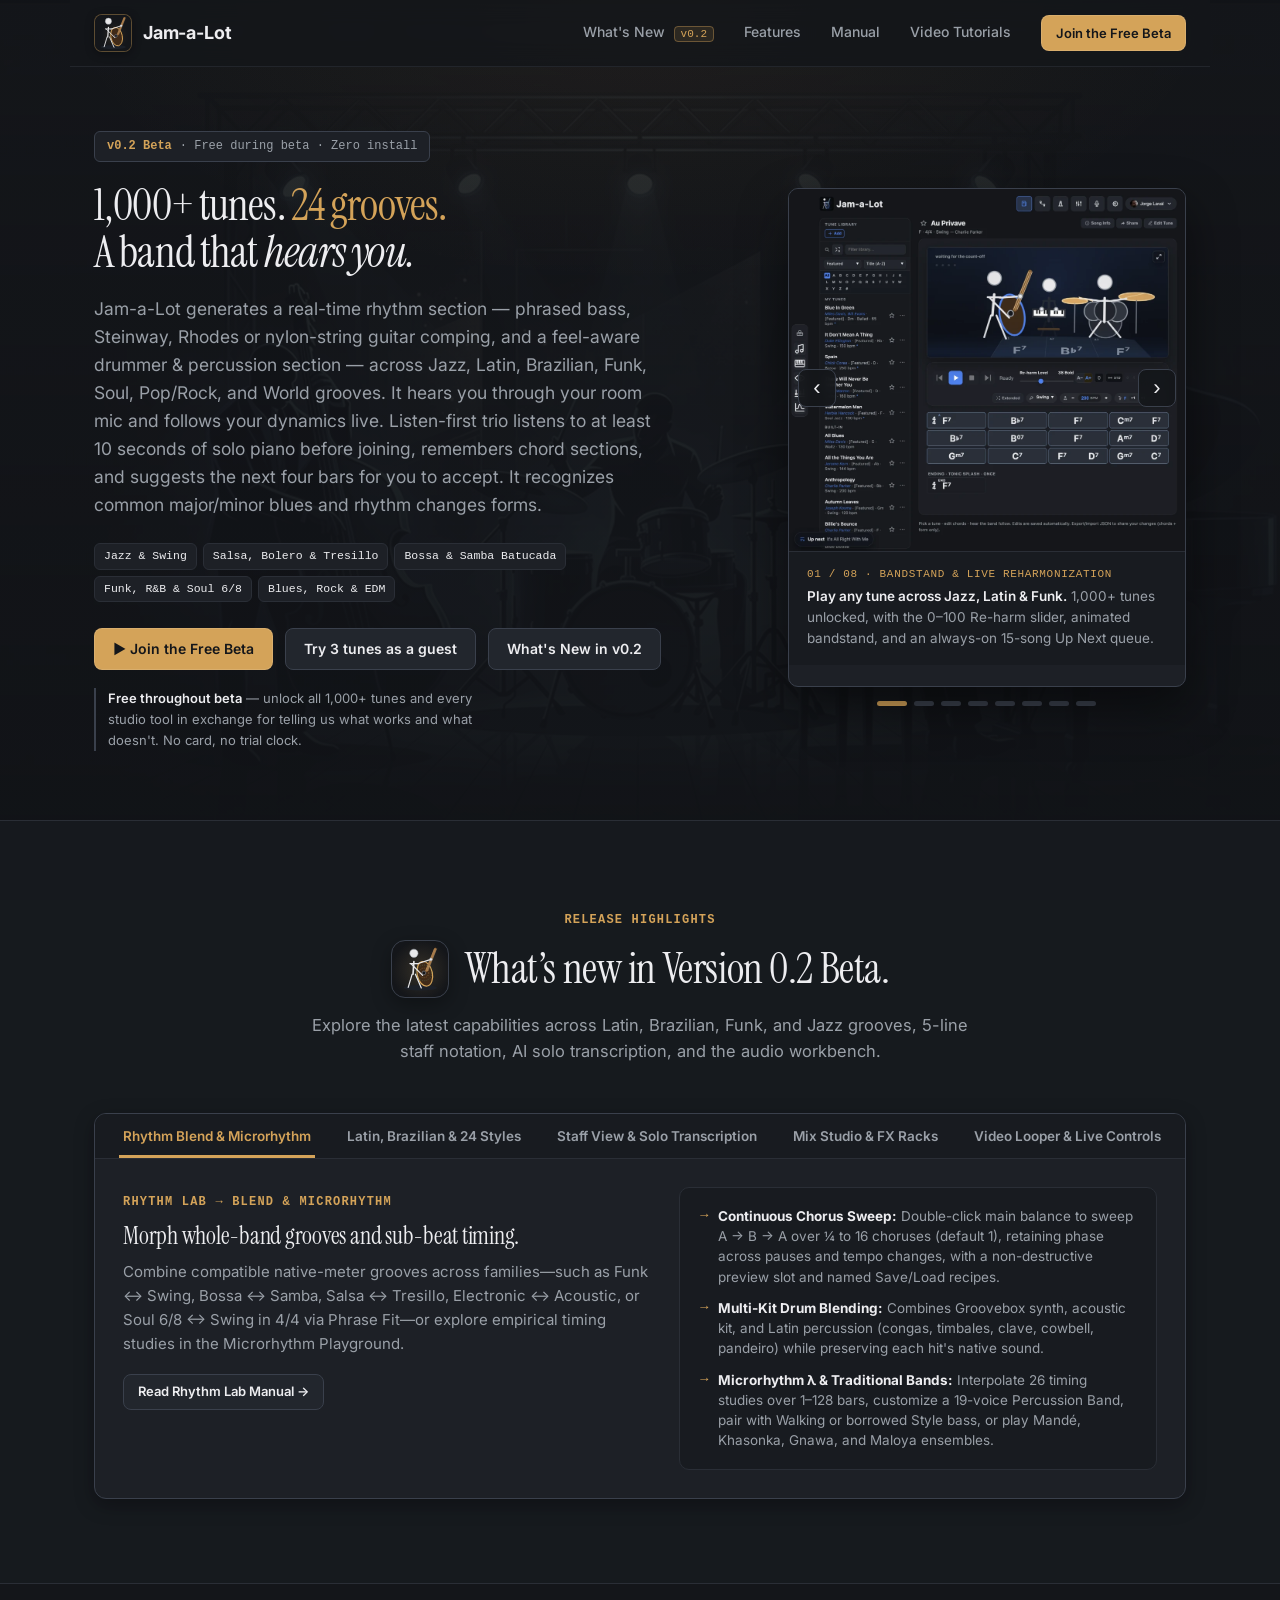
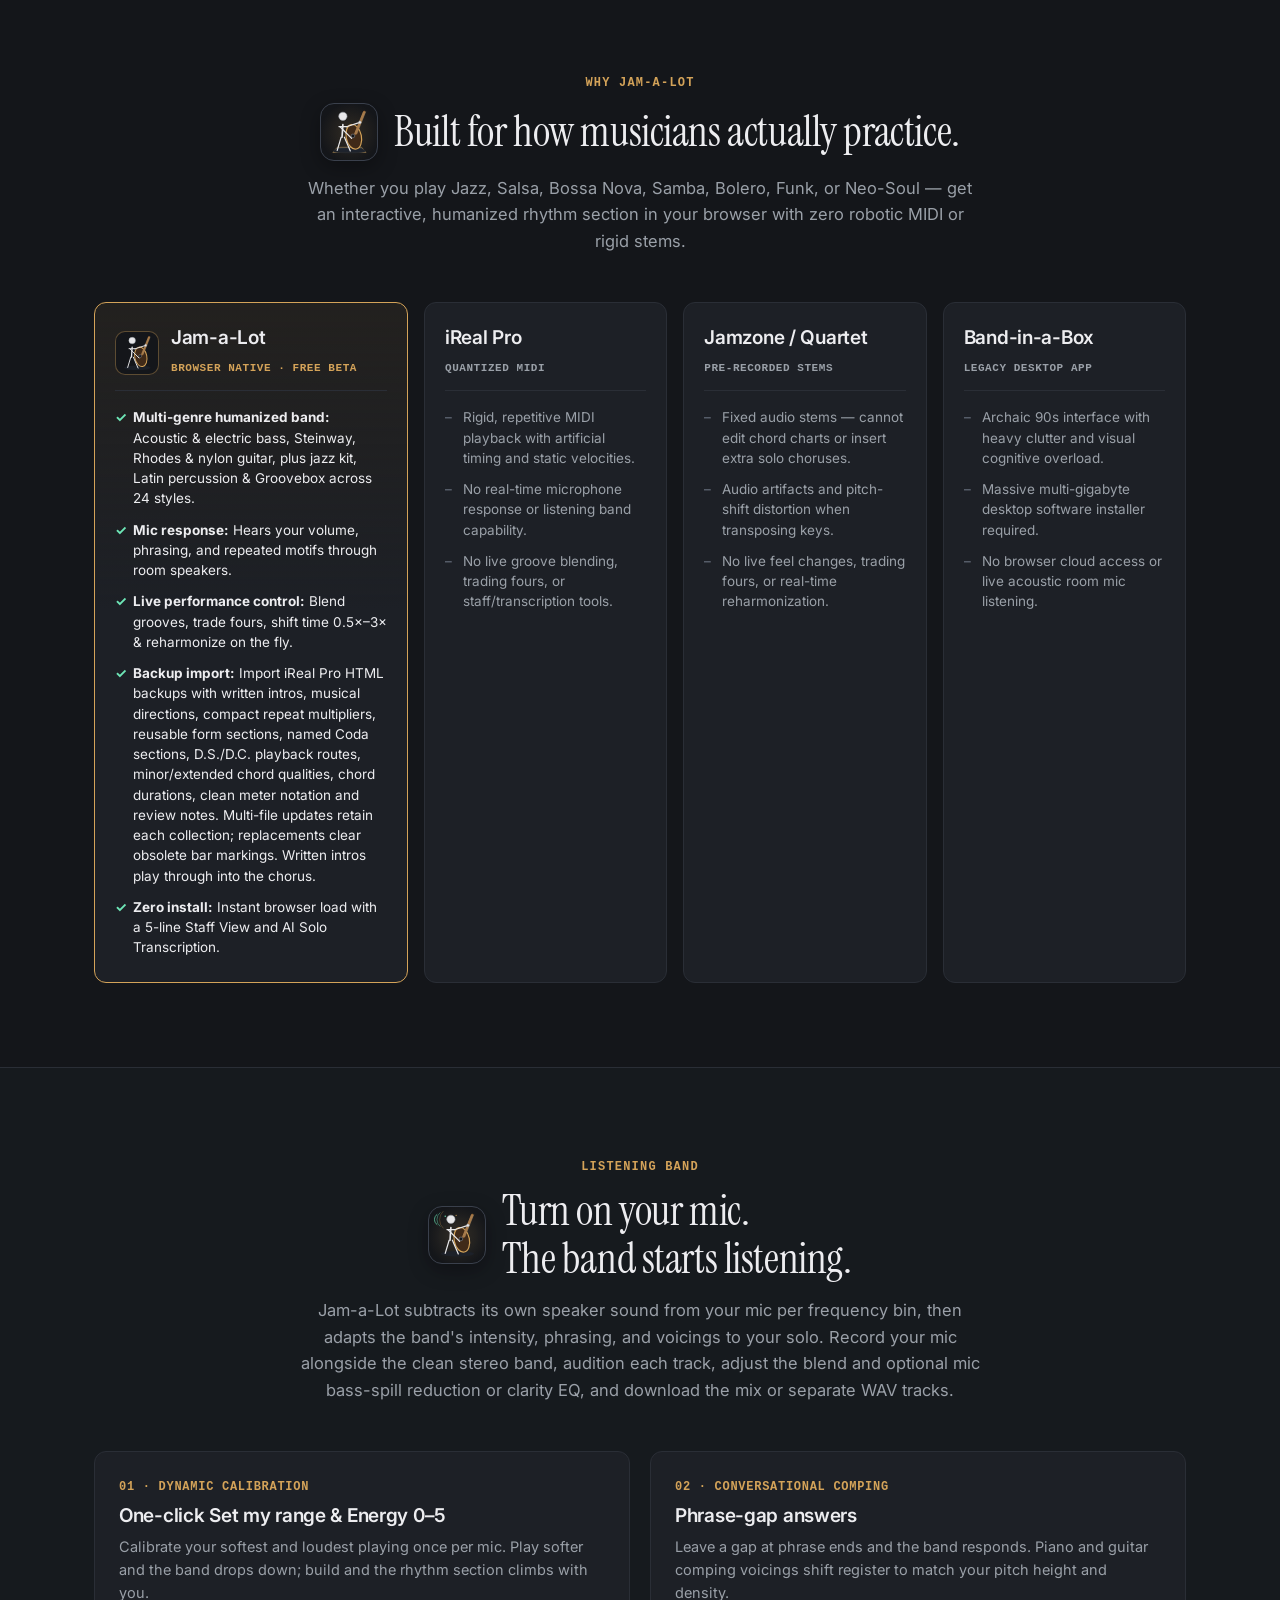
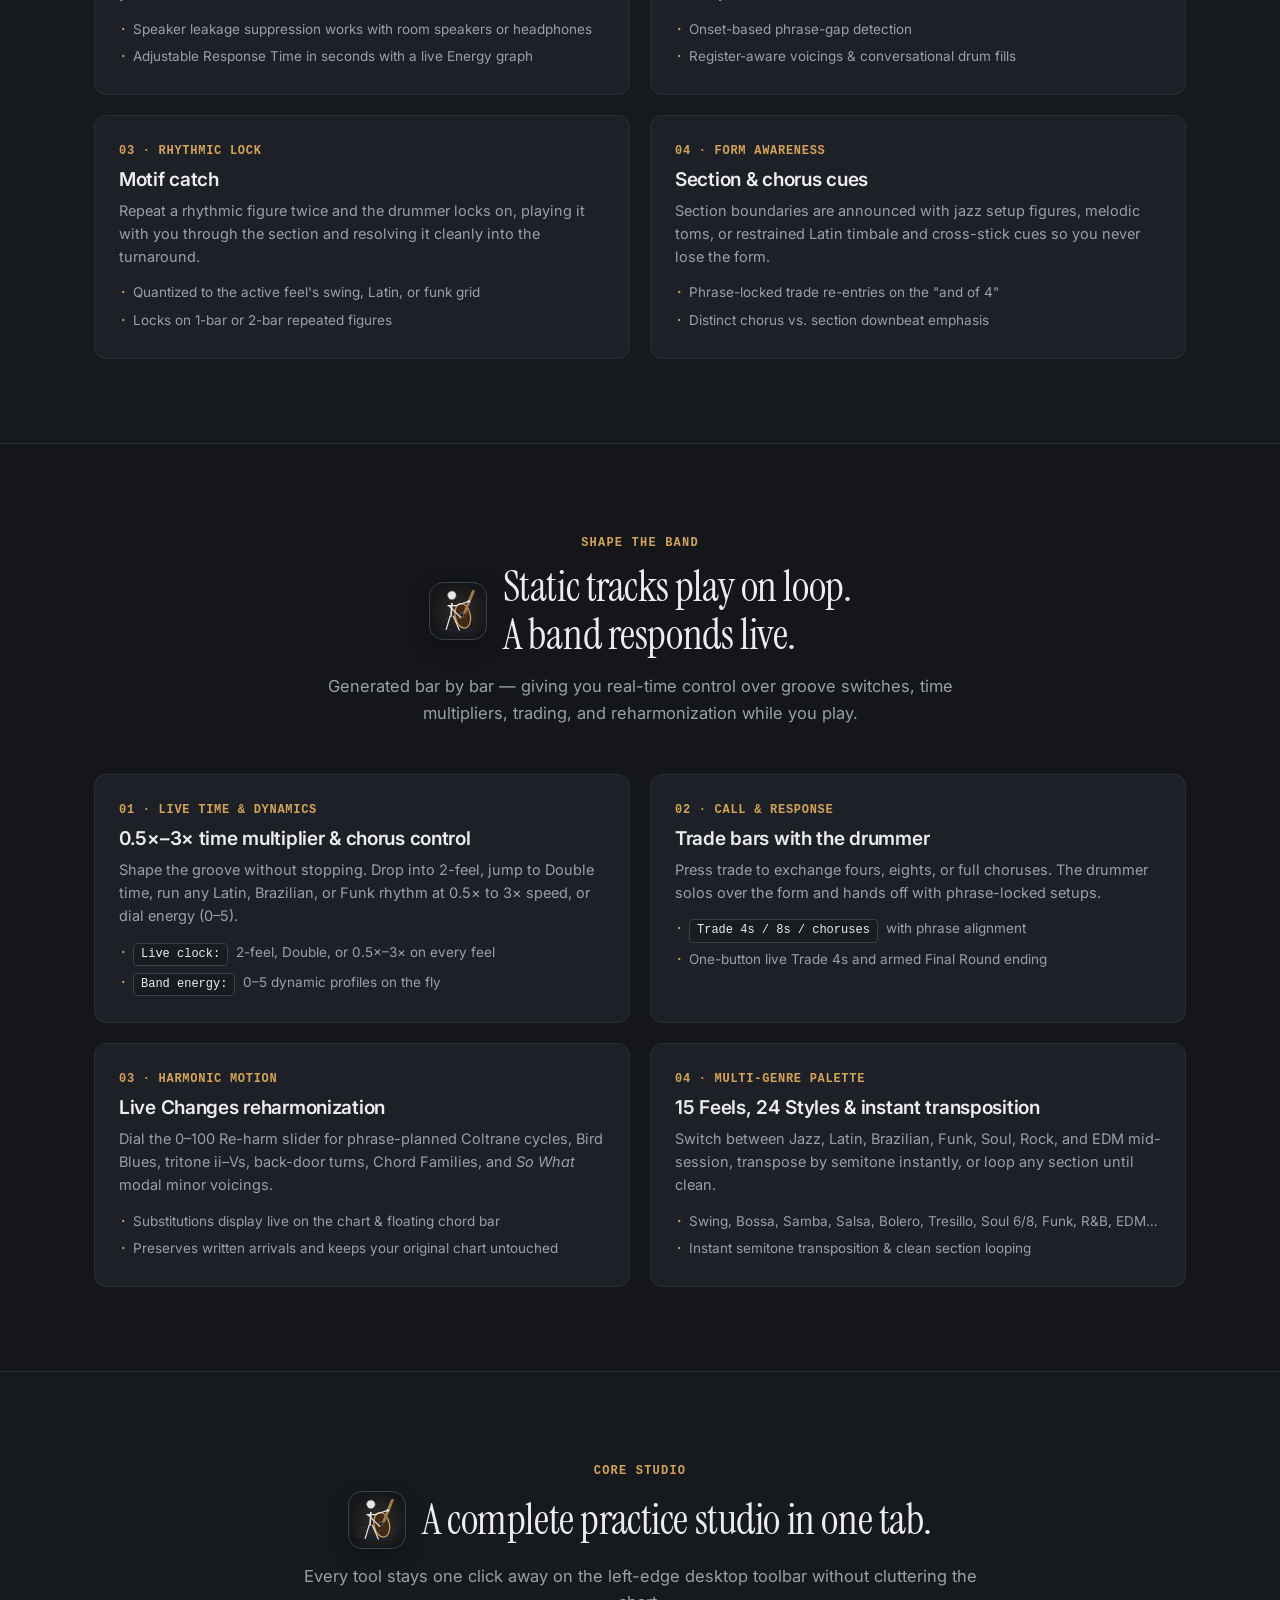
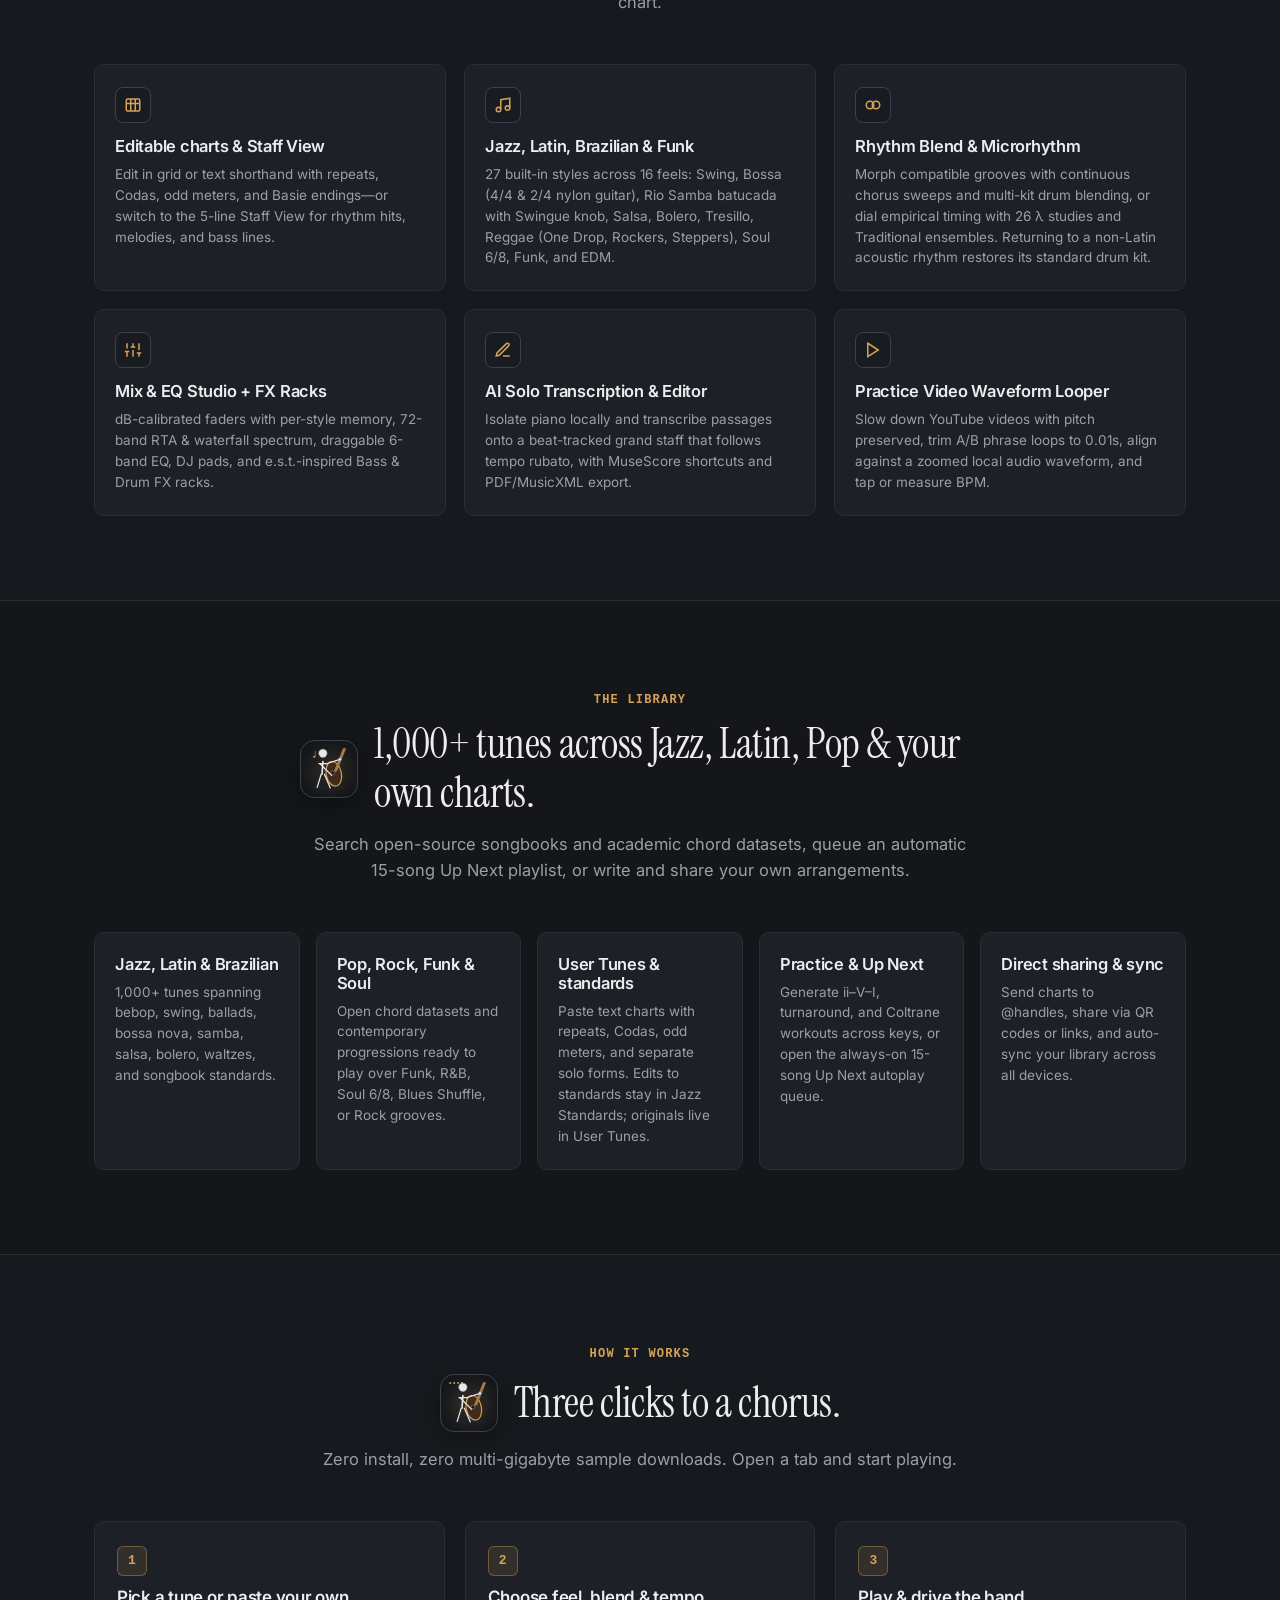
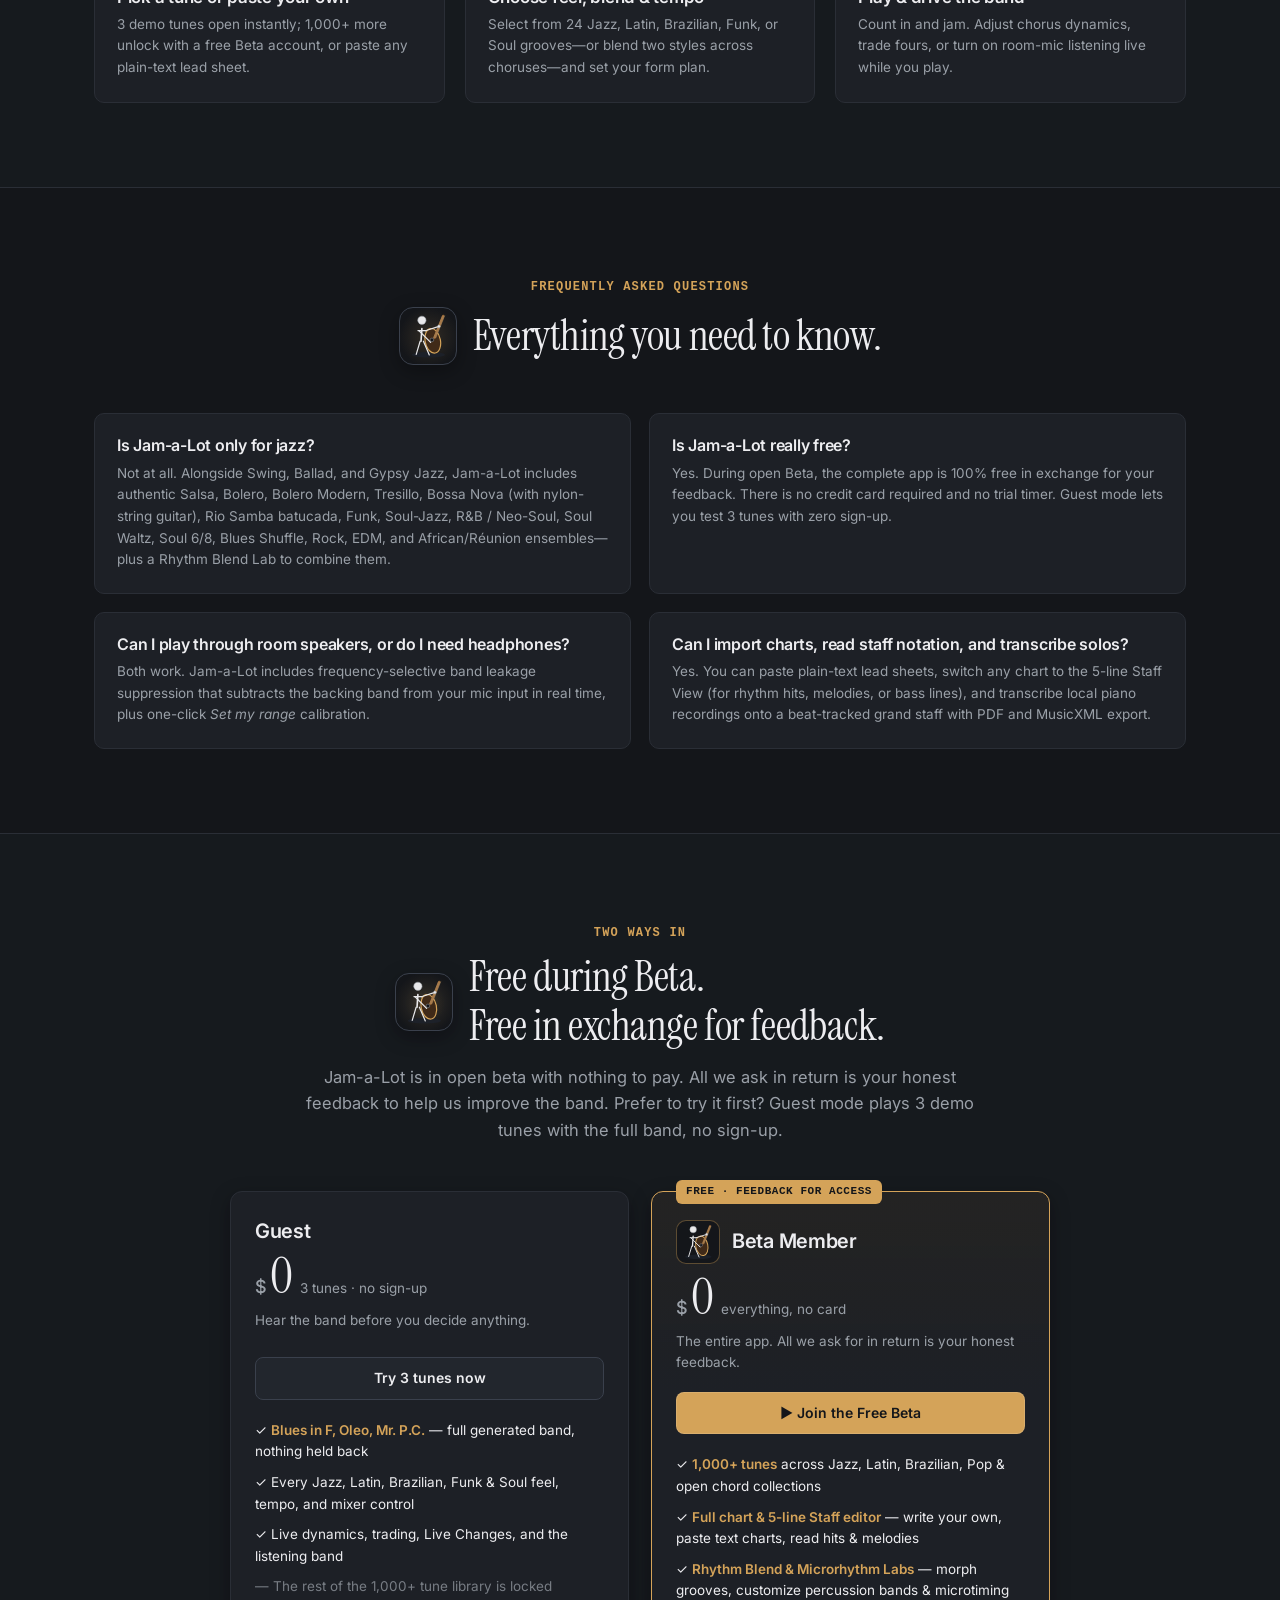
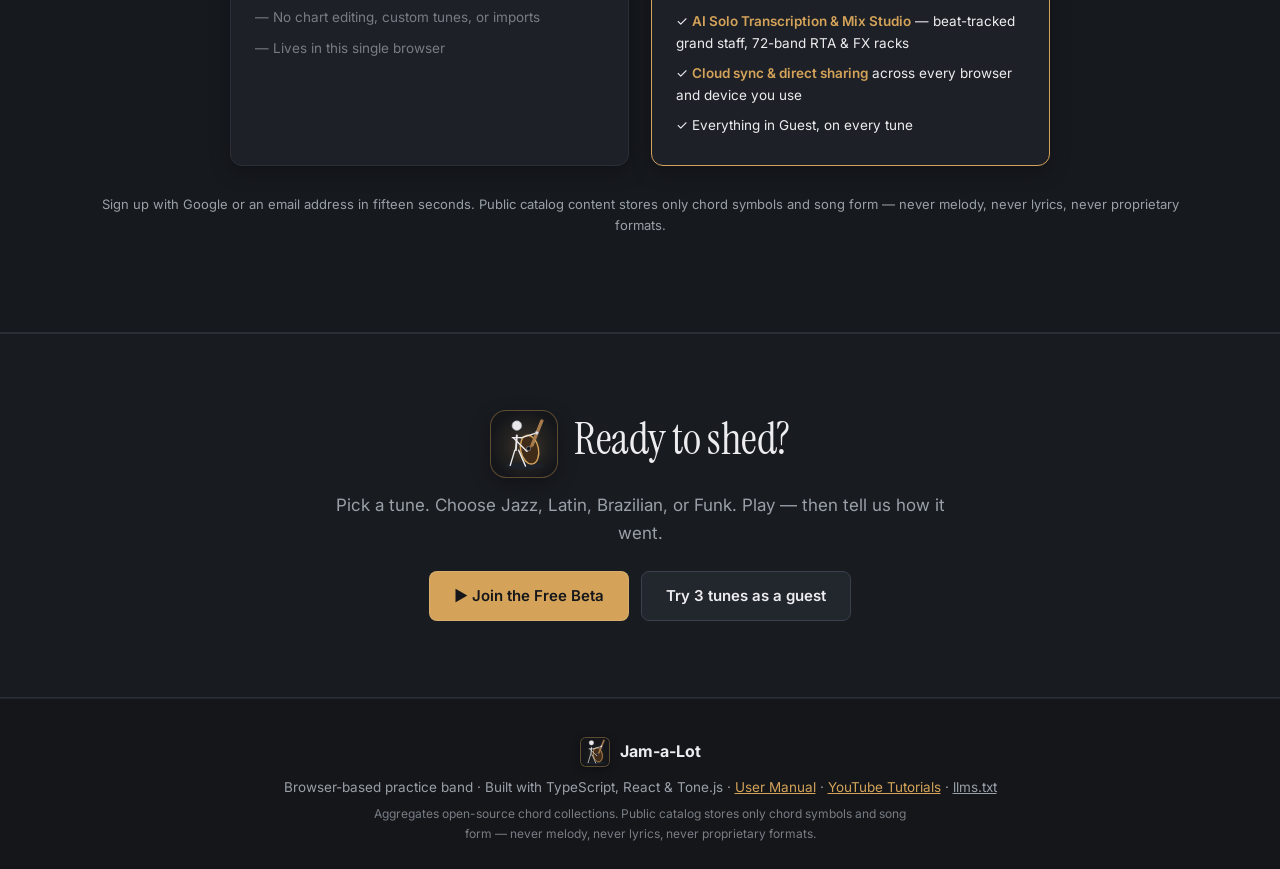
==== commit 880baf8e: "Document automatic YouTube Music recording lookup" ====
--- a/index.html
+++ b/index.html
@@ -266,6 +266,7 @@
                 </p>
               </div>
               <ul class="whatsnew-spec-list">
+                <li><strong>Automatic YouTube Music recordings:</strong> Find recording suggestions across your loaded collections while you practice, with no Google login or pasted links. Saved recordings take priority.</li>
                 <li><strong>Rio Samba Batucada &amp; Swingue Knob:</strong> 40 CC0 recordings (pandeiro, tamborim teleco-teco, ganzá, caixa, agogô, cuíca, surdo) with a 0–200% Swingue knob and Brazilian breaks (<code>breque</code>, <code>convenção</code>, <code>chamada</code>, <code>virada</code>).</li>
                 <li><strong>Salsa, Bolero &amp; Tresillo:</strong> Section-level Salsa bell drive, 8-bar developing Bolero piano statements, Bolero Modern (&amp; of 2 kick/snare/bass punch), 3+3+2 Tresillo, and restrained Latin fills.</li>
                 <li><strong>Soul Waltz, Soul 6/8 &amp; Nylon Guitar:</strong> Modern funk/neo-soul pockets in 3/4 and 6/8 (plus Soul 6/8 Brushes with an 8-cell bass energy ladder), 2/4 Bossa fitting, and a sub-octaved <strong>Deep Kick</strong>.</li>
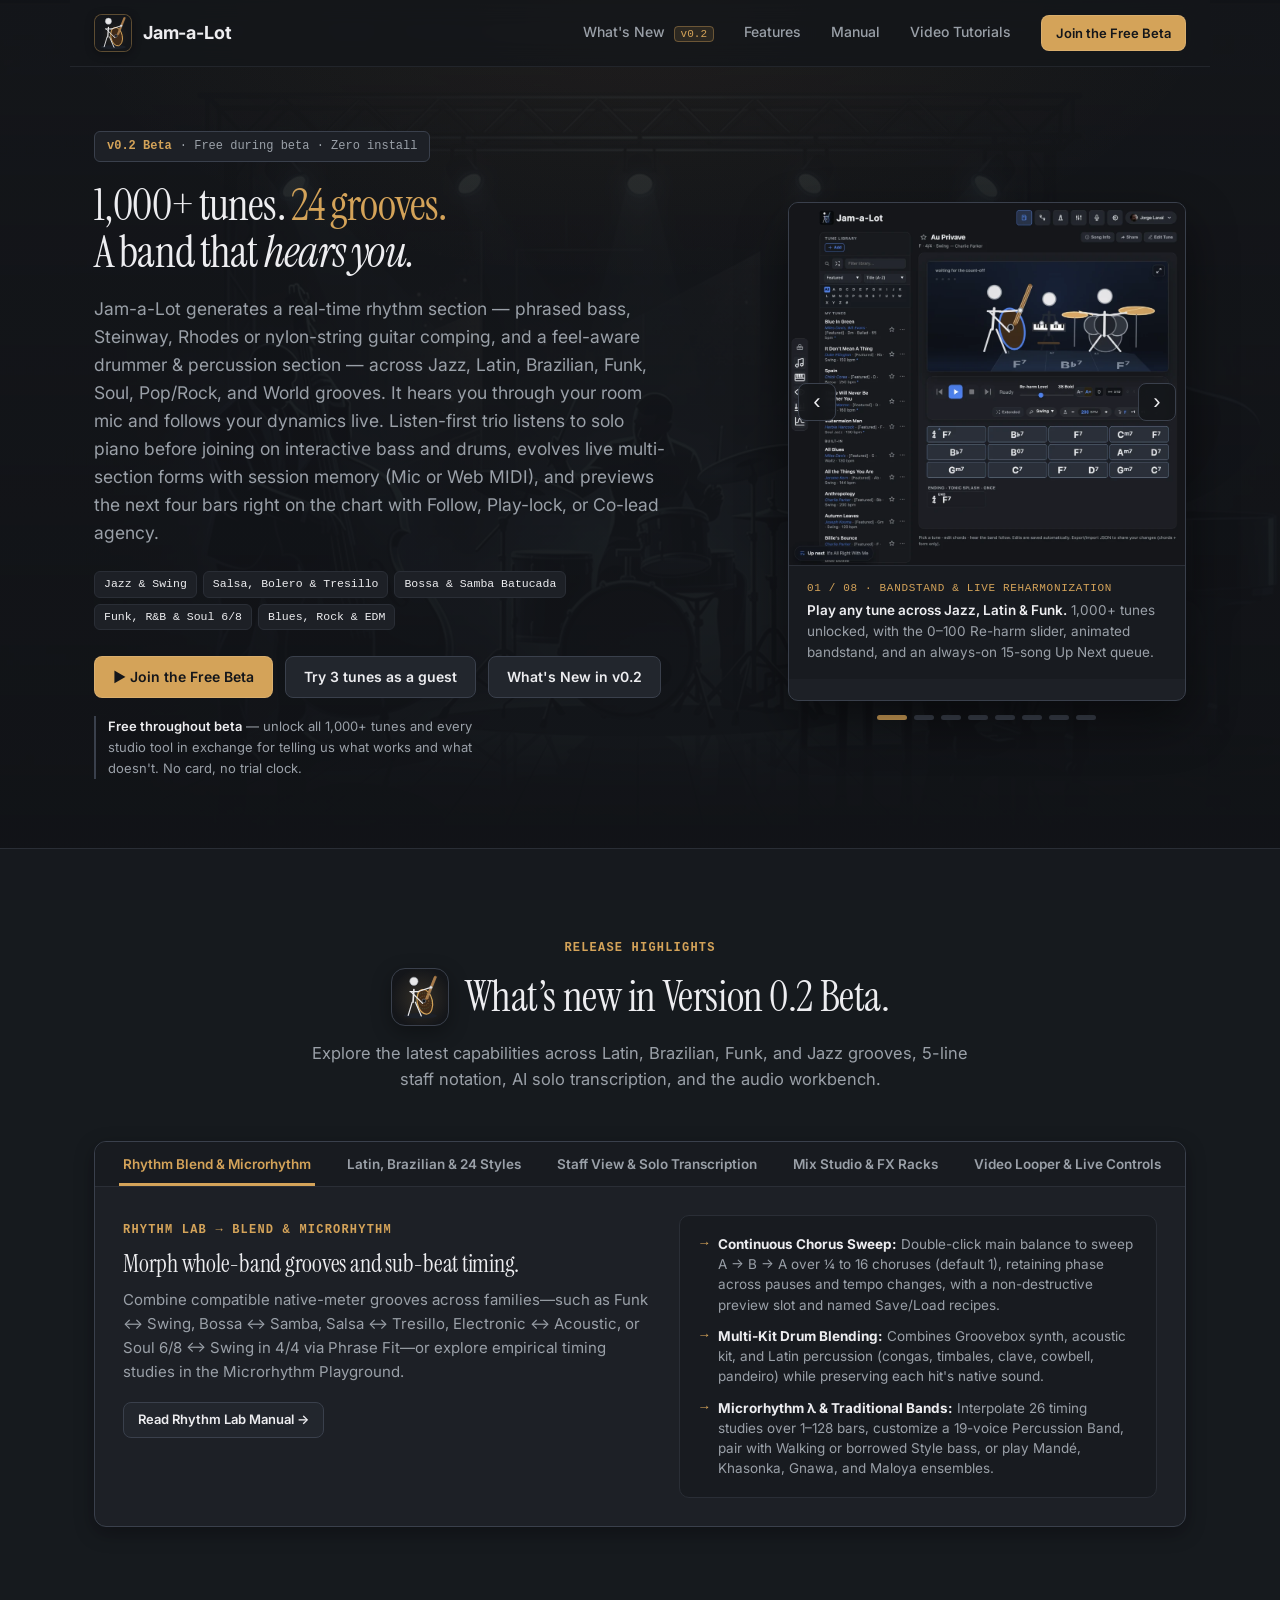
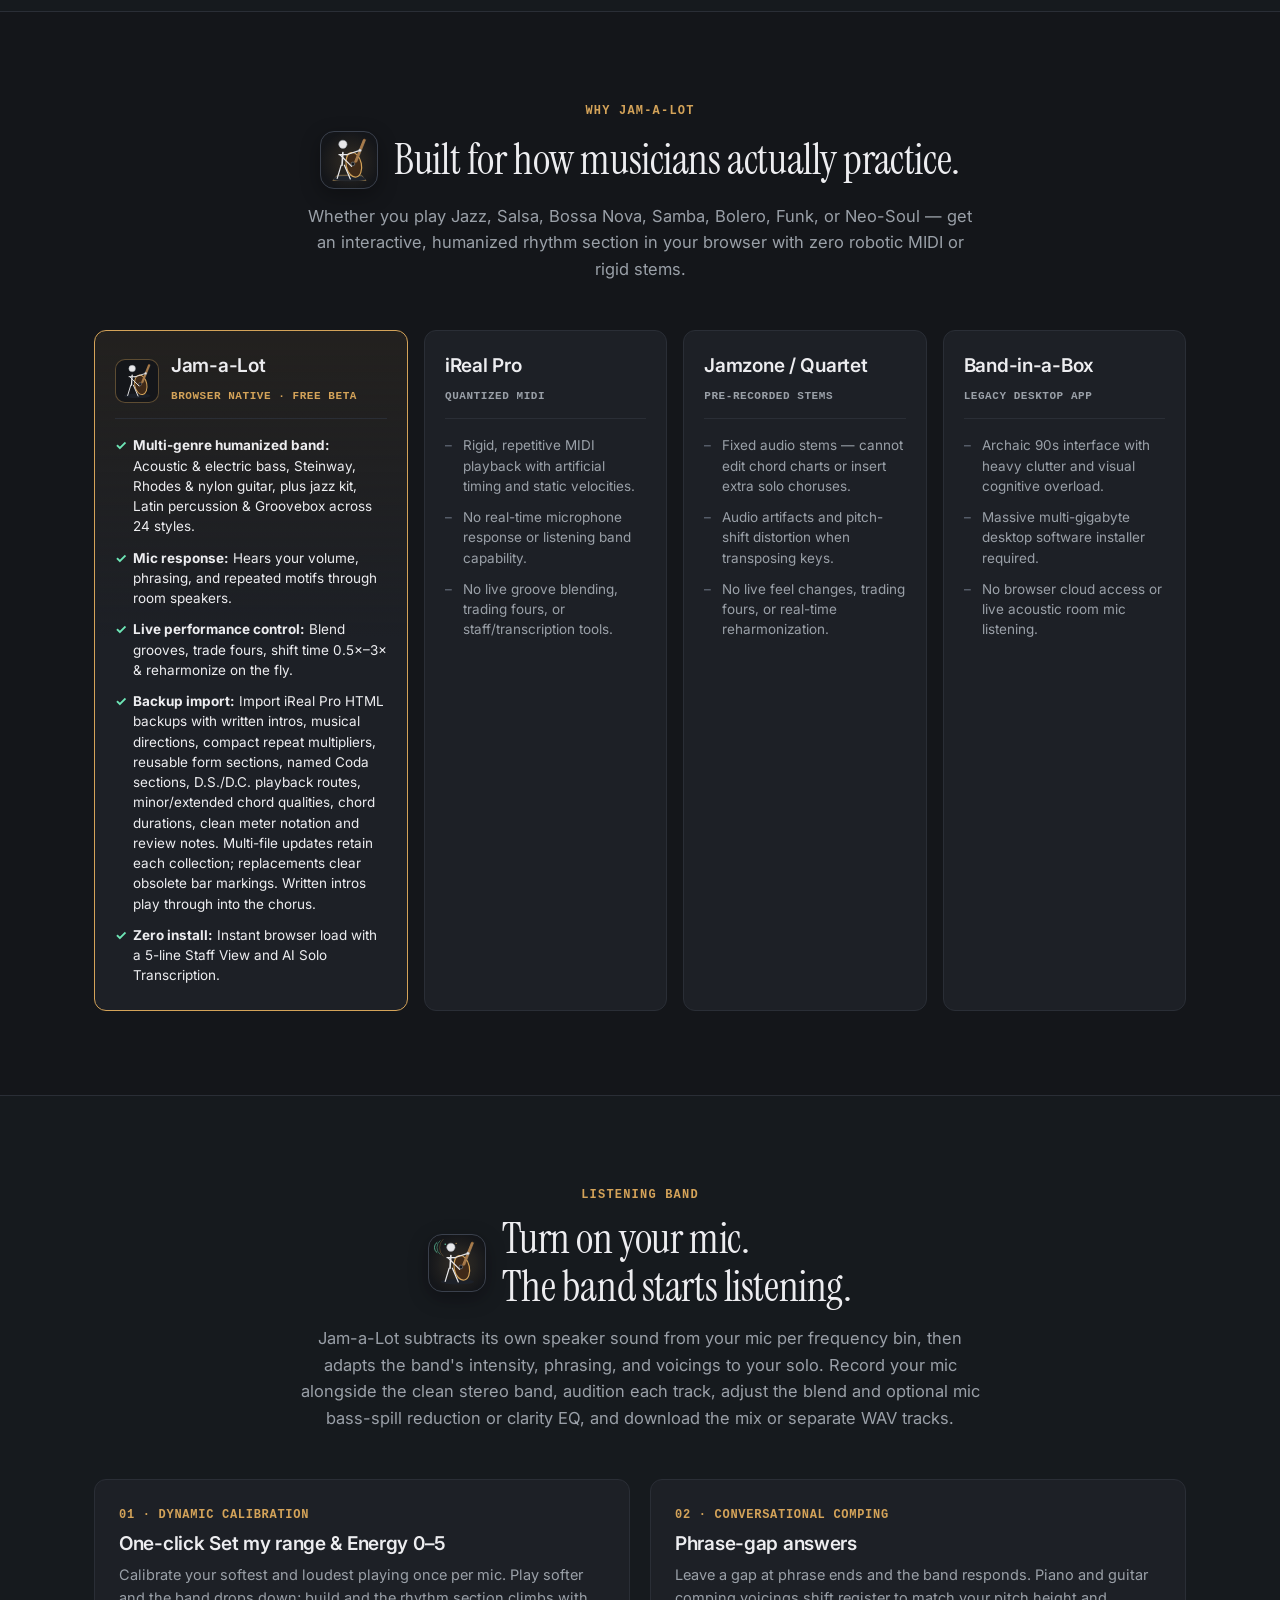
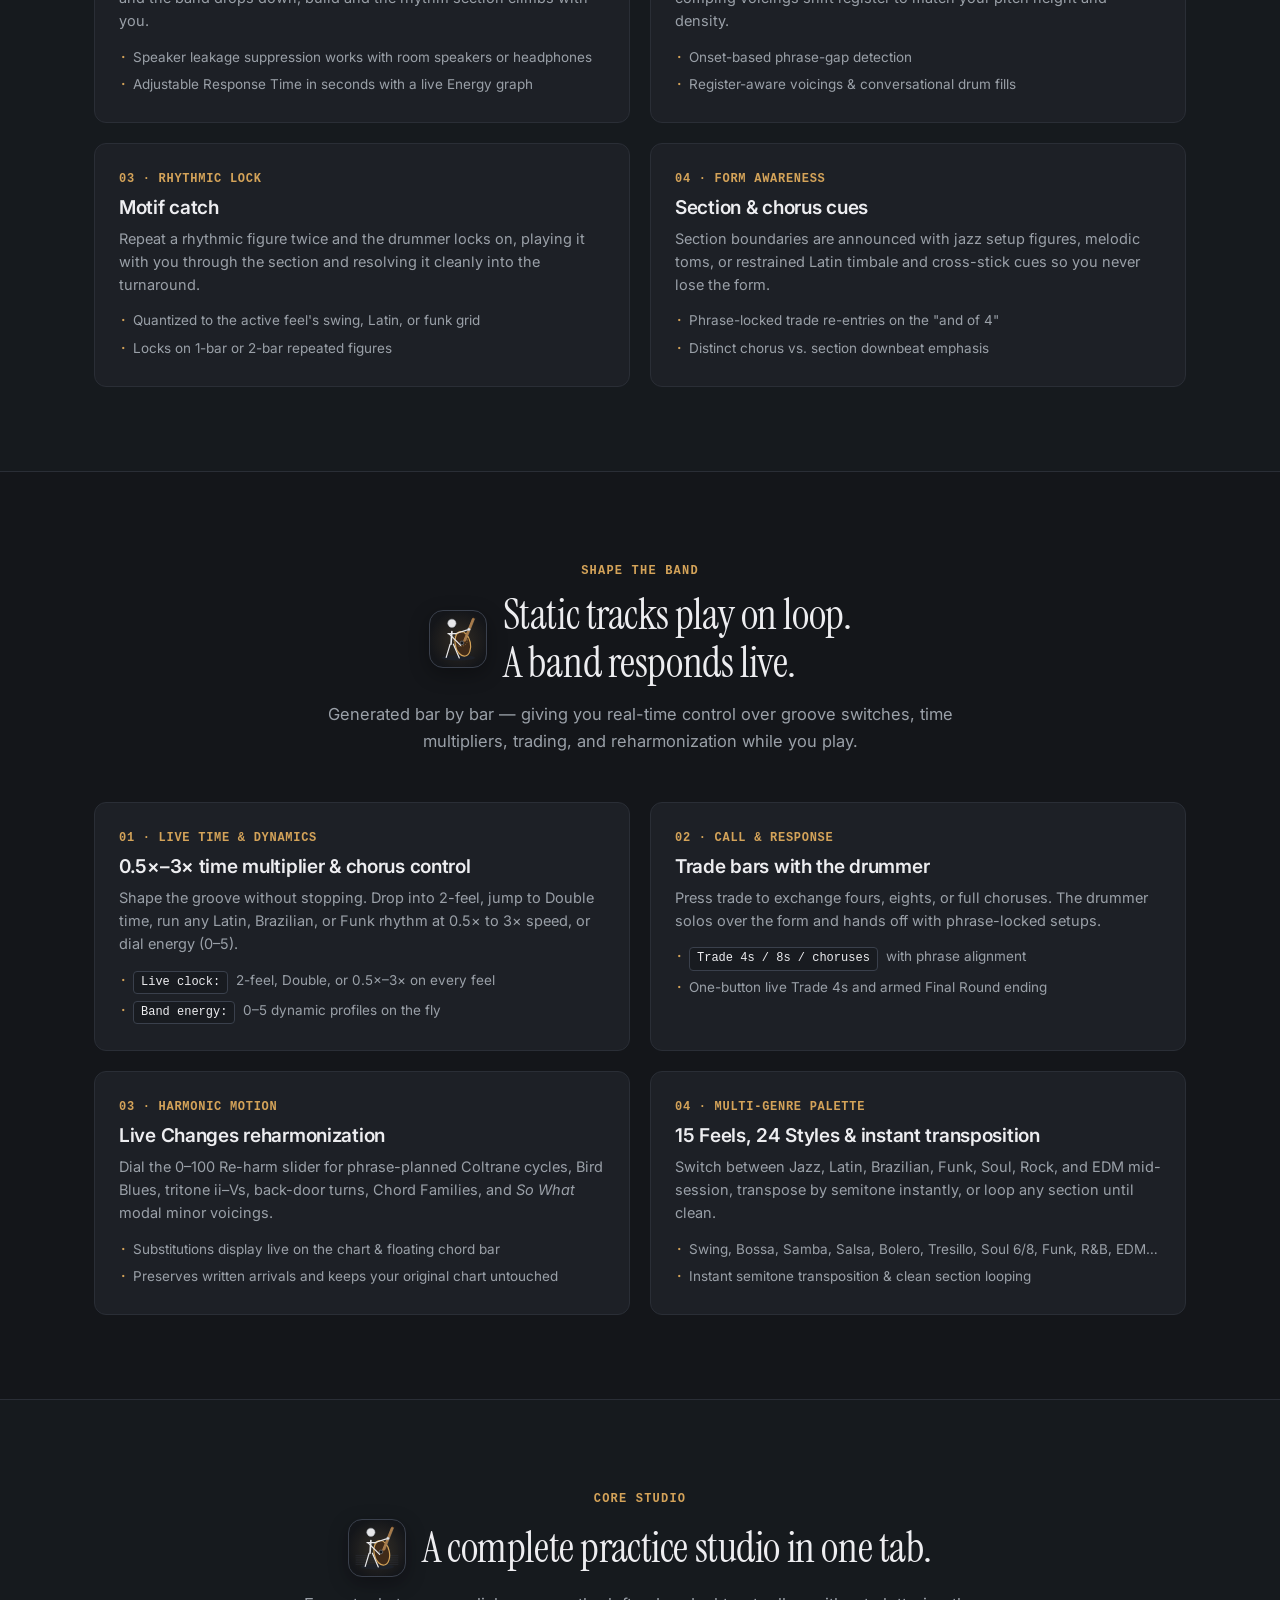
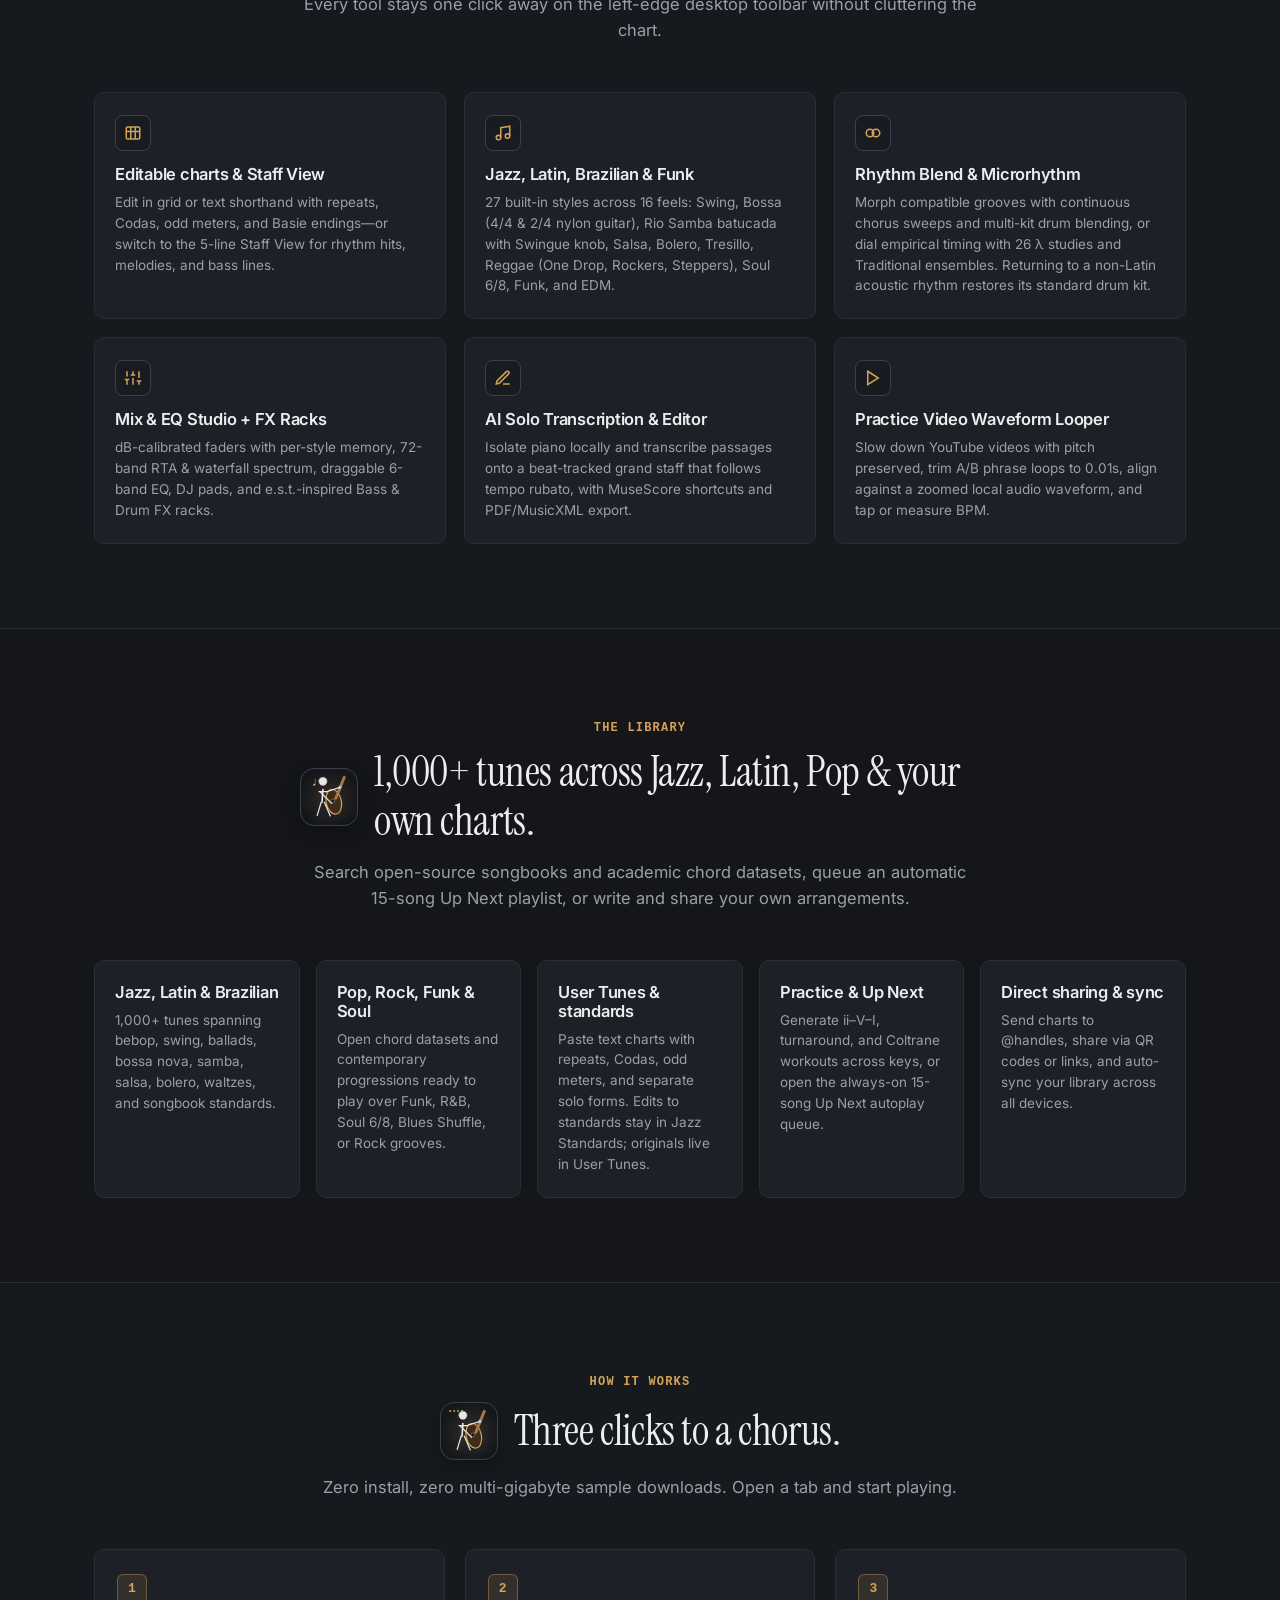
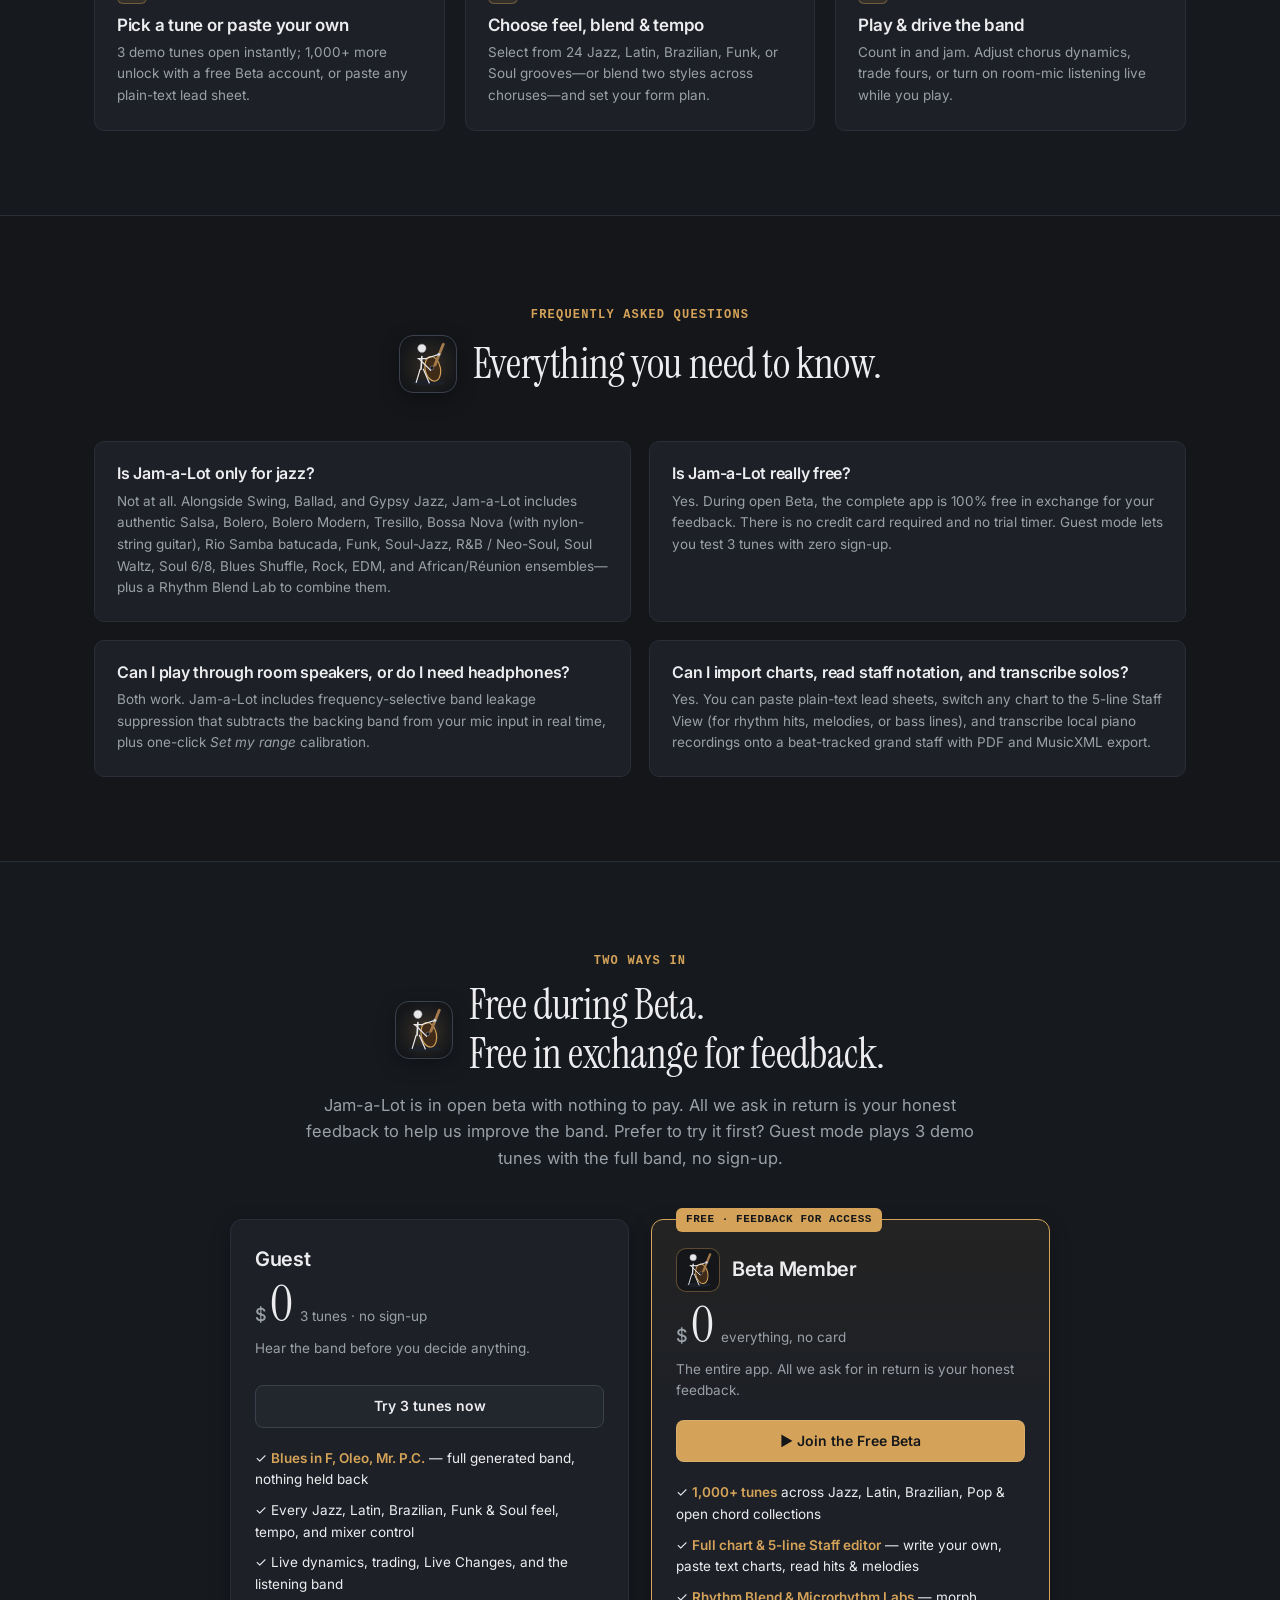
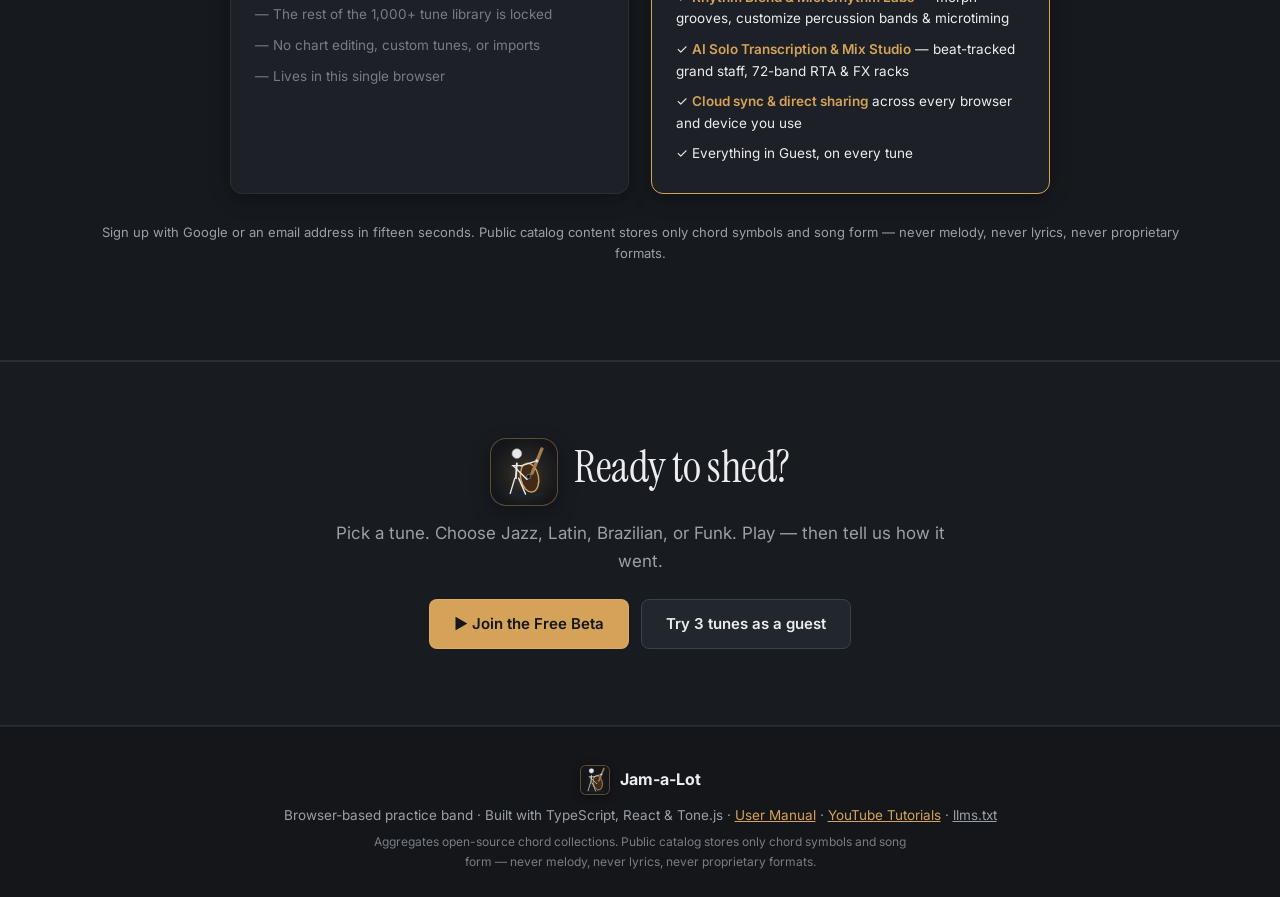
==== commit 049eb6a4: "Document interactive Listen-First evolving form, 4-bar chart proposals, MIDI input, and bass/drum in" ====
--- a/index.html
+++ b/index.html
@@ -92,7 +92,7 @@
             Jam-a-Lot generates a real-time rhythm section — phrased bass, Steinway, Rhodes or
             nylon-string guitar comping, and a feel-aware drummer &amp; percussion section — across
             Jazz, Latin, Brazilian, Funk, Soul, Pop/Rock, and World grooves. It hears you through
-            your room mic and follows your dynamics live. Listen-first trio listens to at least 10 seconds of solo piano before joining, remembers chord sections, and suggests the next four bars for you to accept. It recognizes common major/minor blues and rhythm changes forms.
+            your room mic and follows your dynamics live. Listen-first trio listens to solo piano before joining on interactive bass and drums, evolves live multi-section forms with session memory (Mic or Web MIDI), and previews the next four bars right on the chart with Follow, Play-lock, or Co-lead agency.
           </p>
           <div class="genre-strip" aria-label="Supported musical families">
             <span class="genre-chip">Jazz &amp; Swing</span>
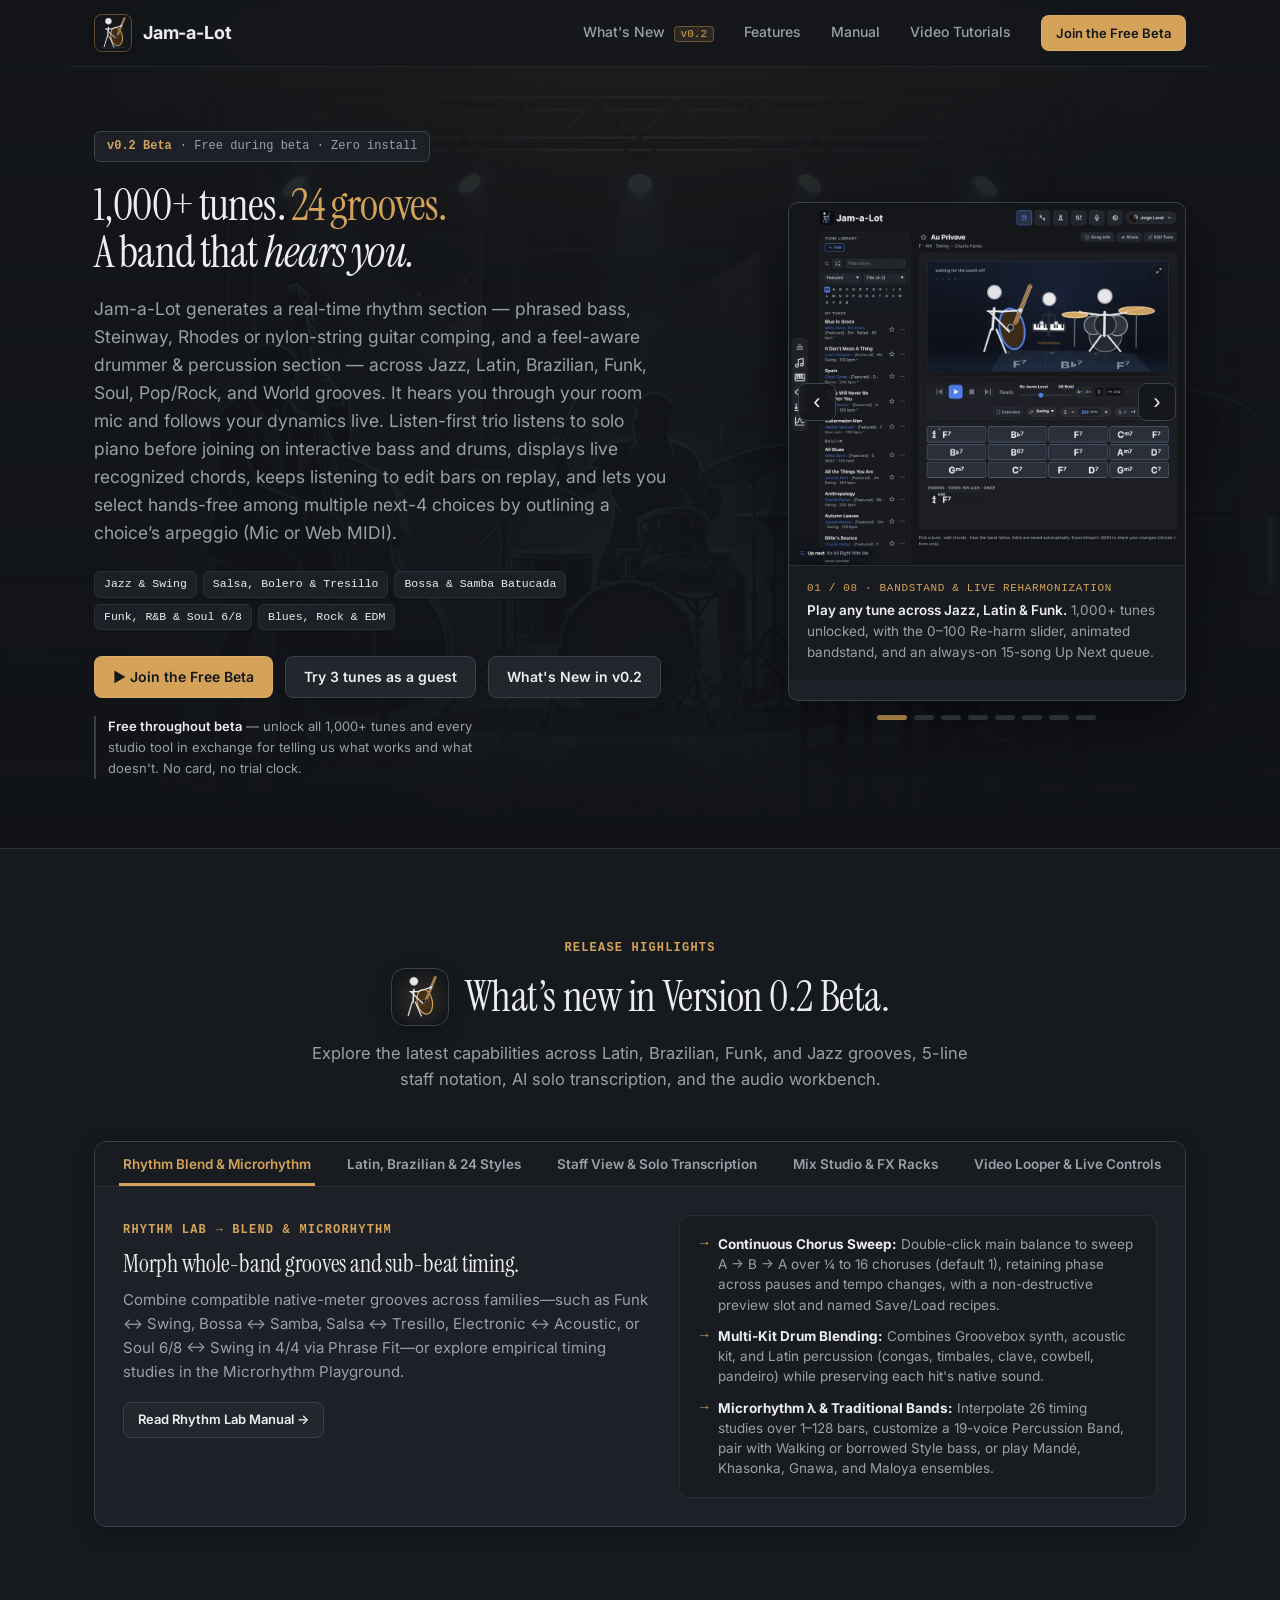
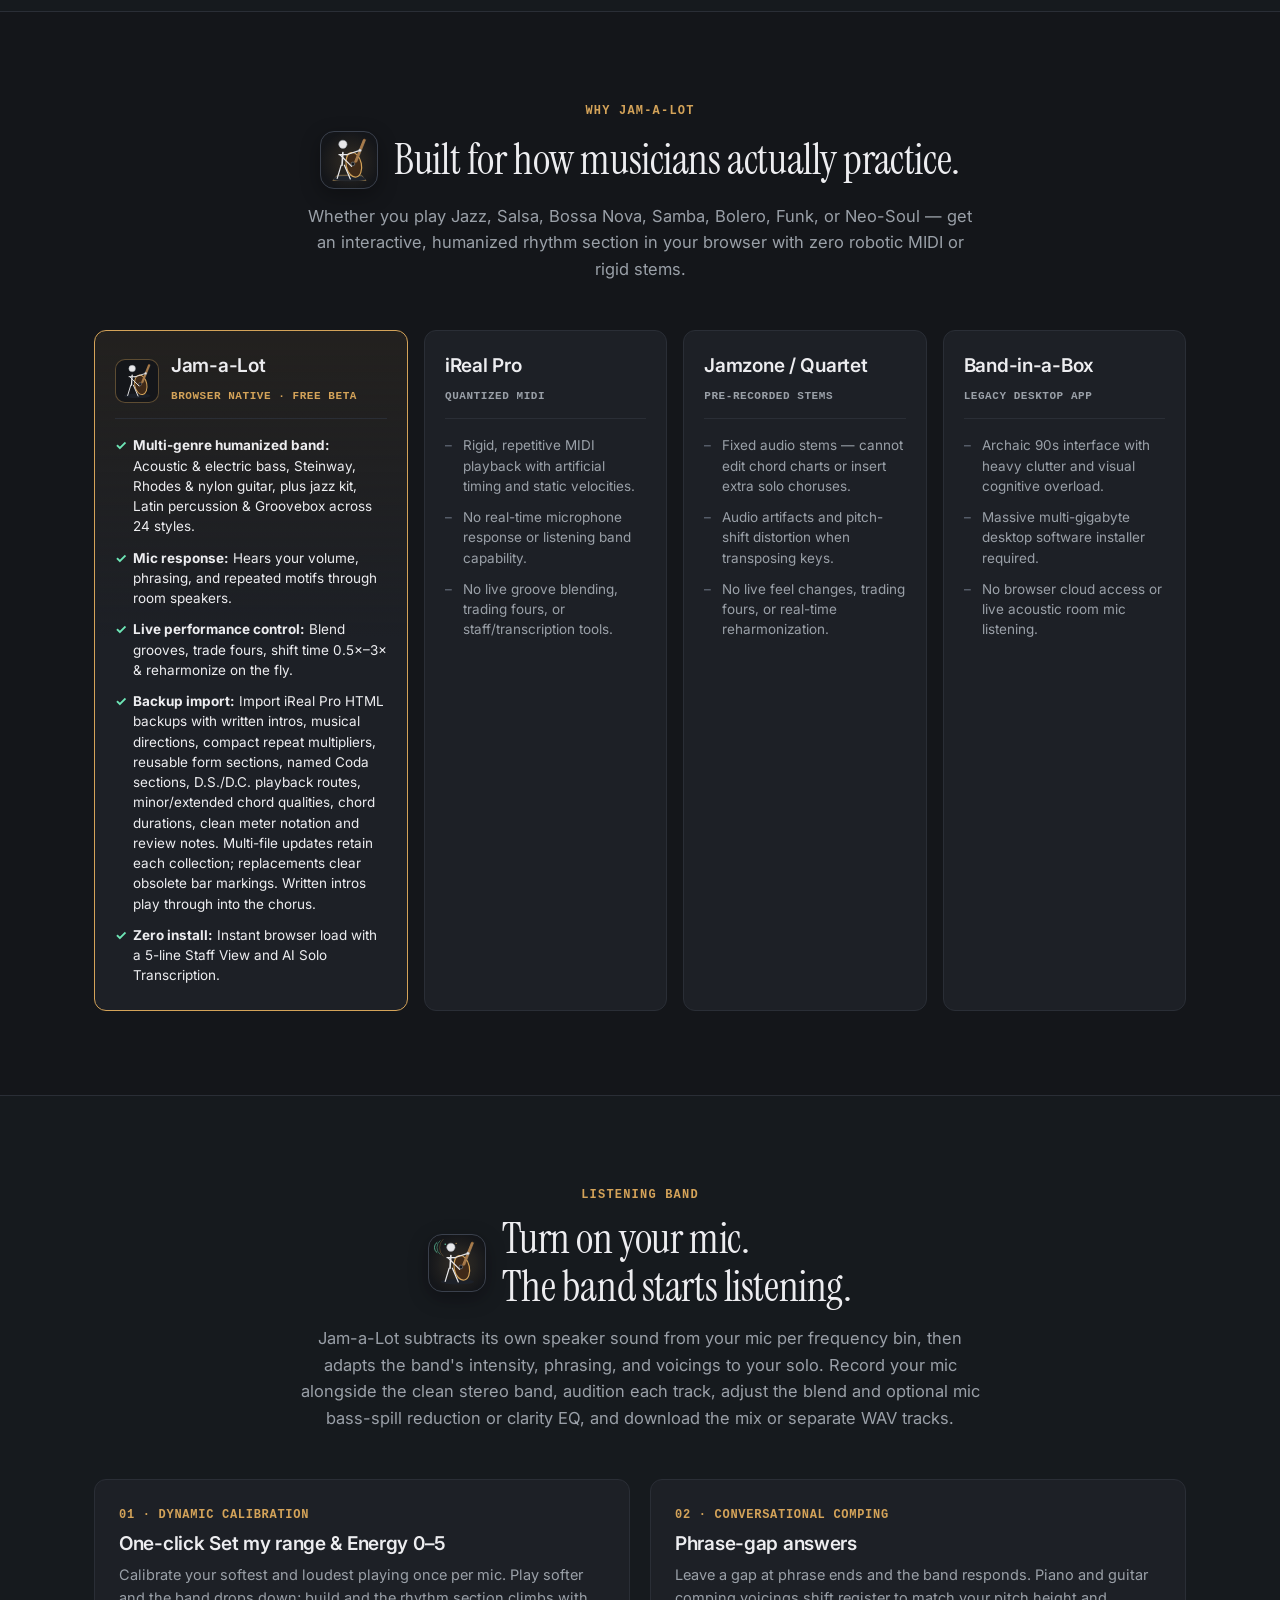
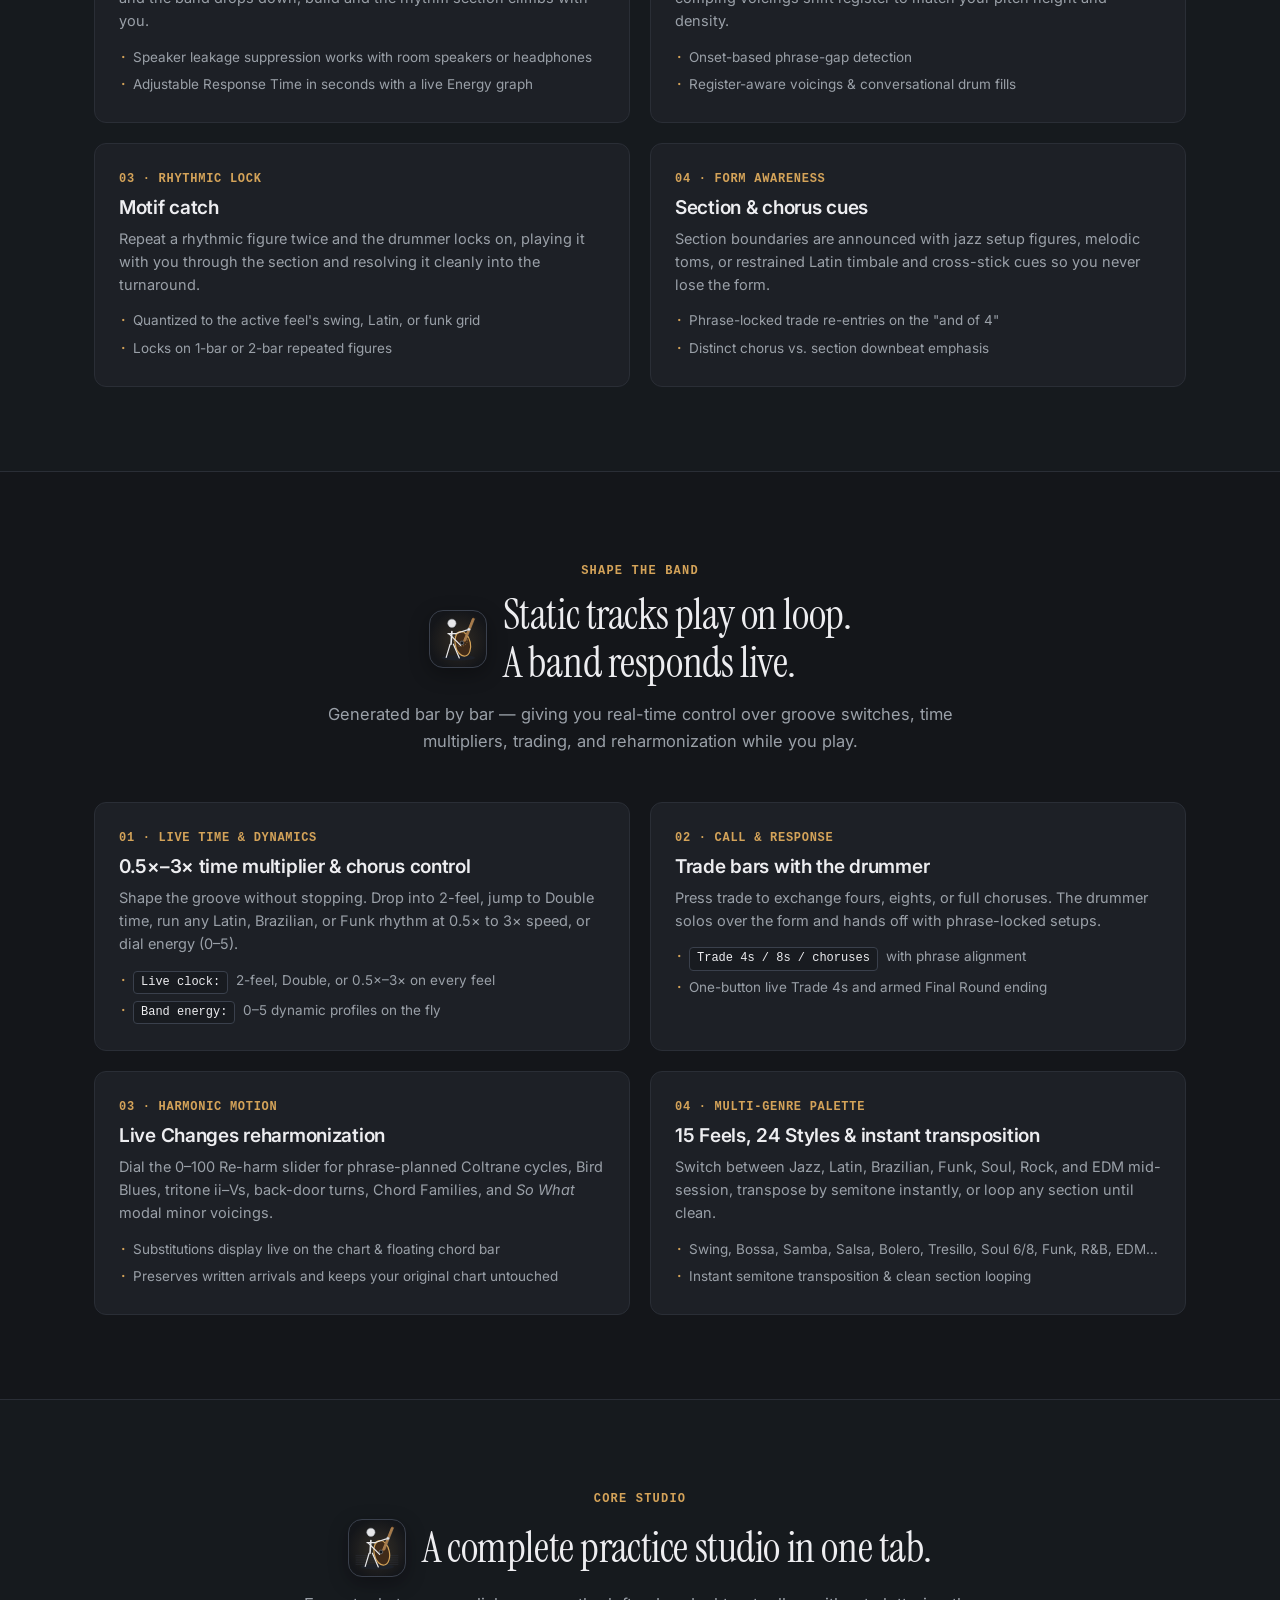
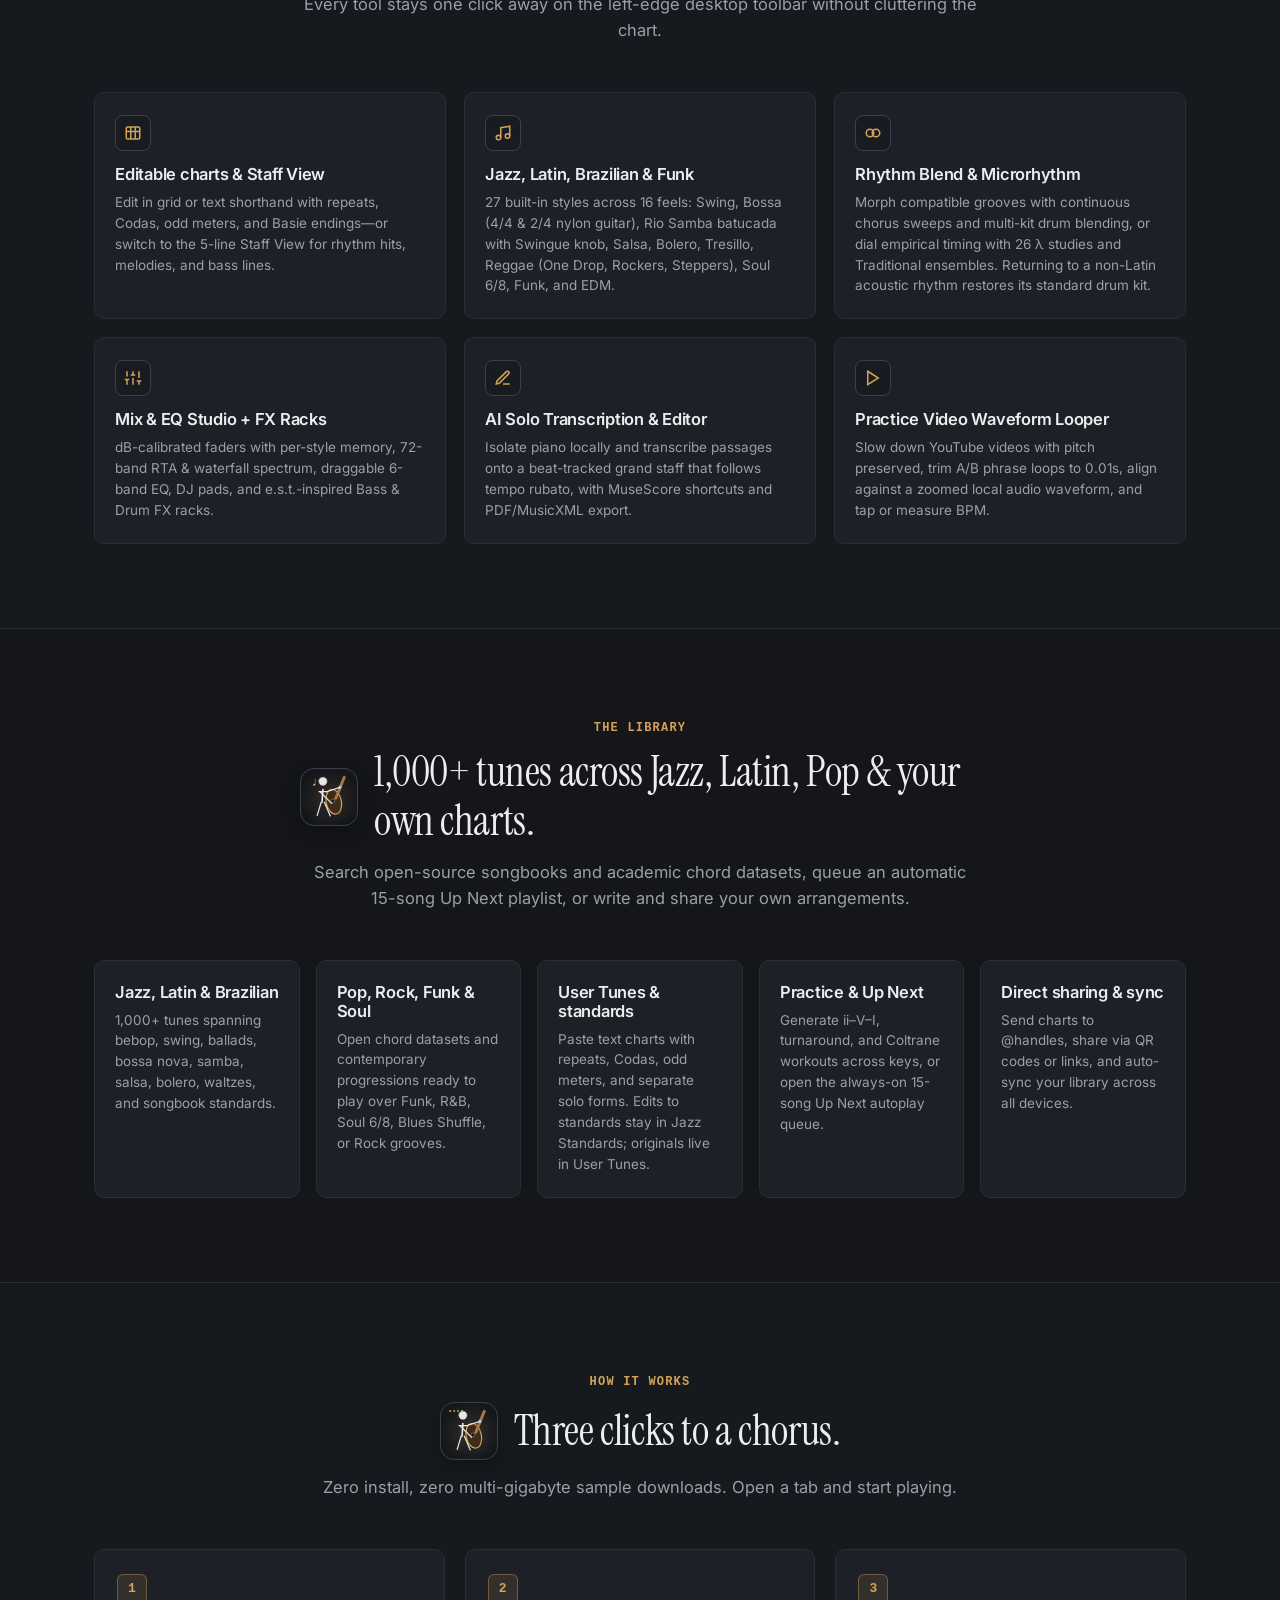
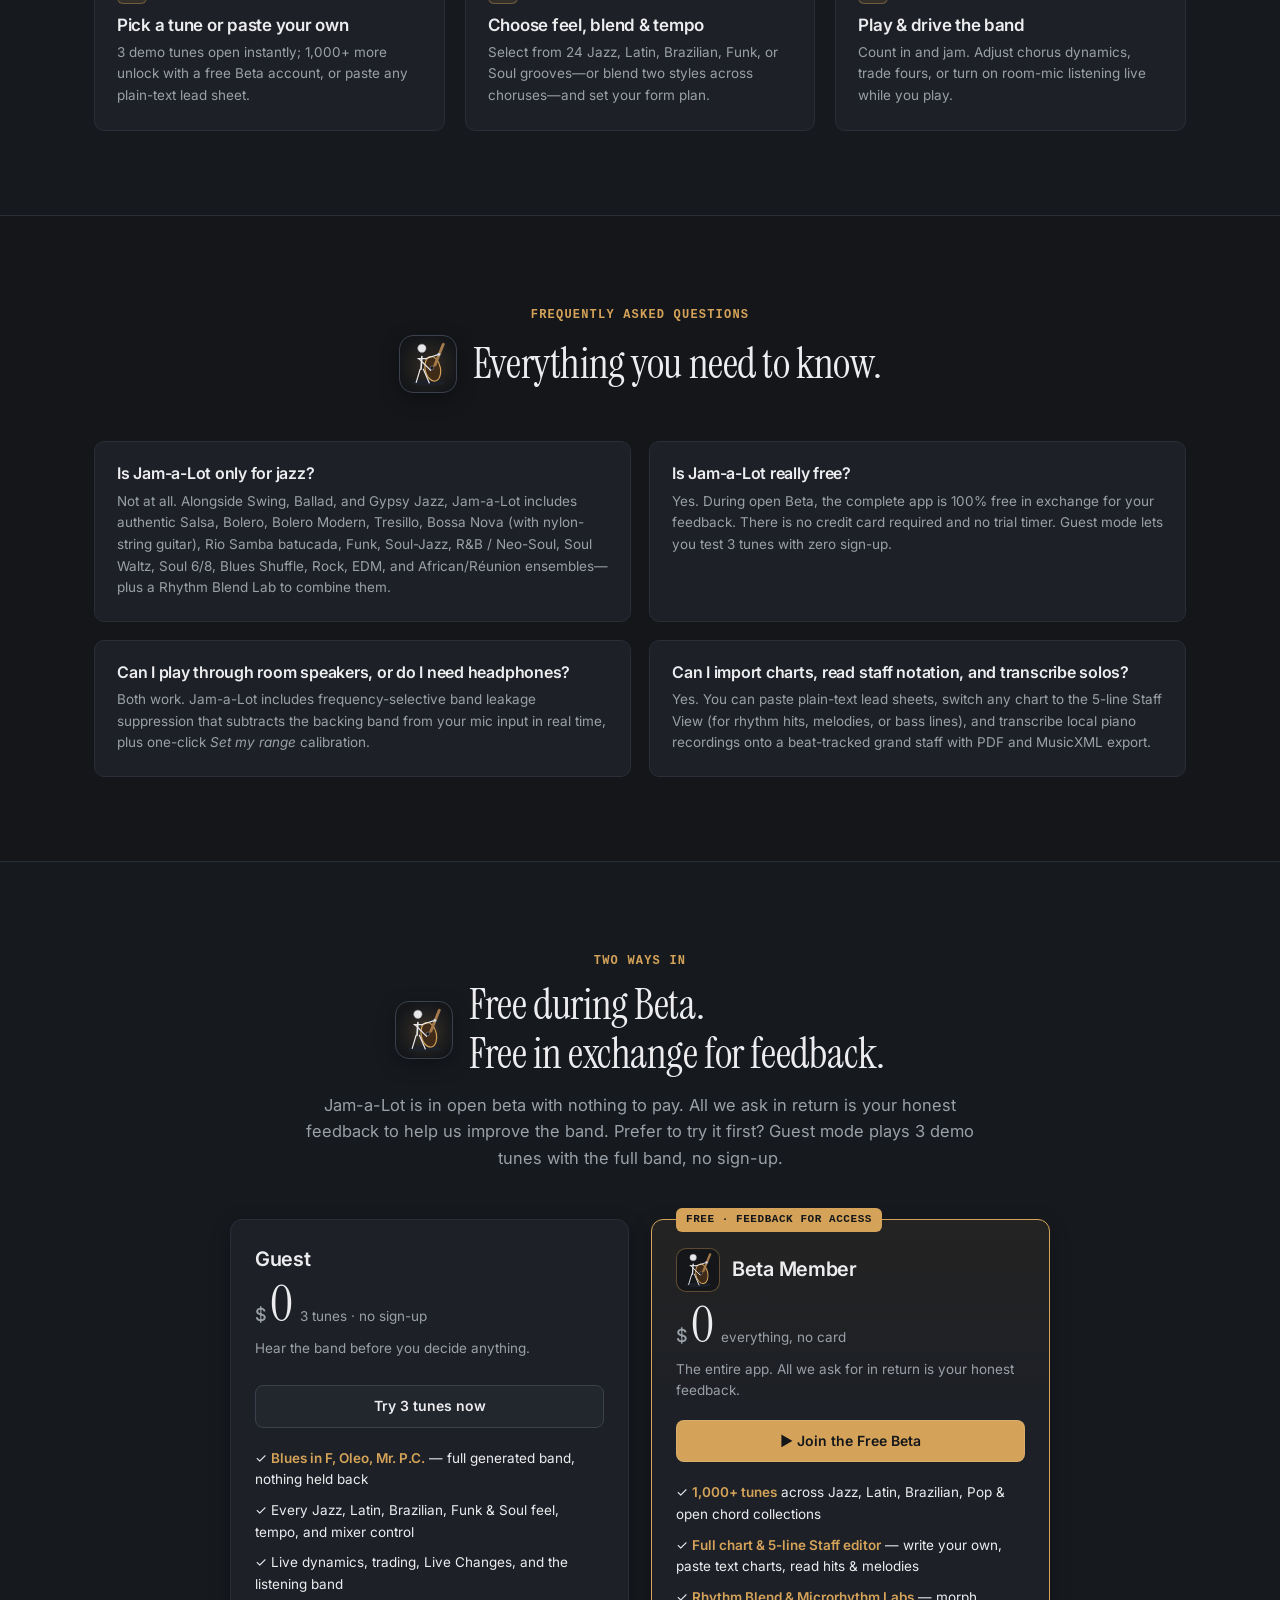
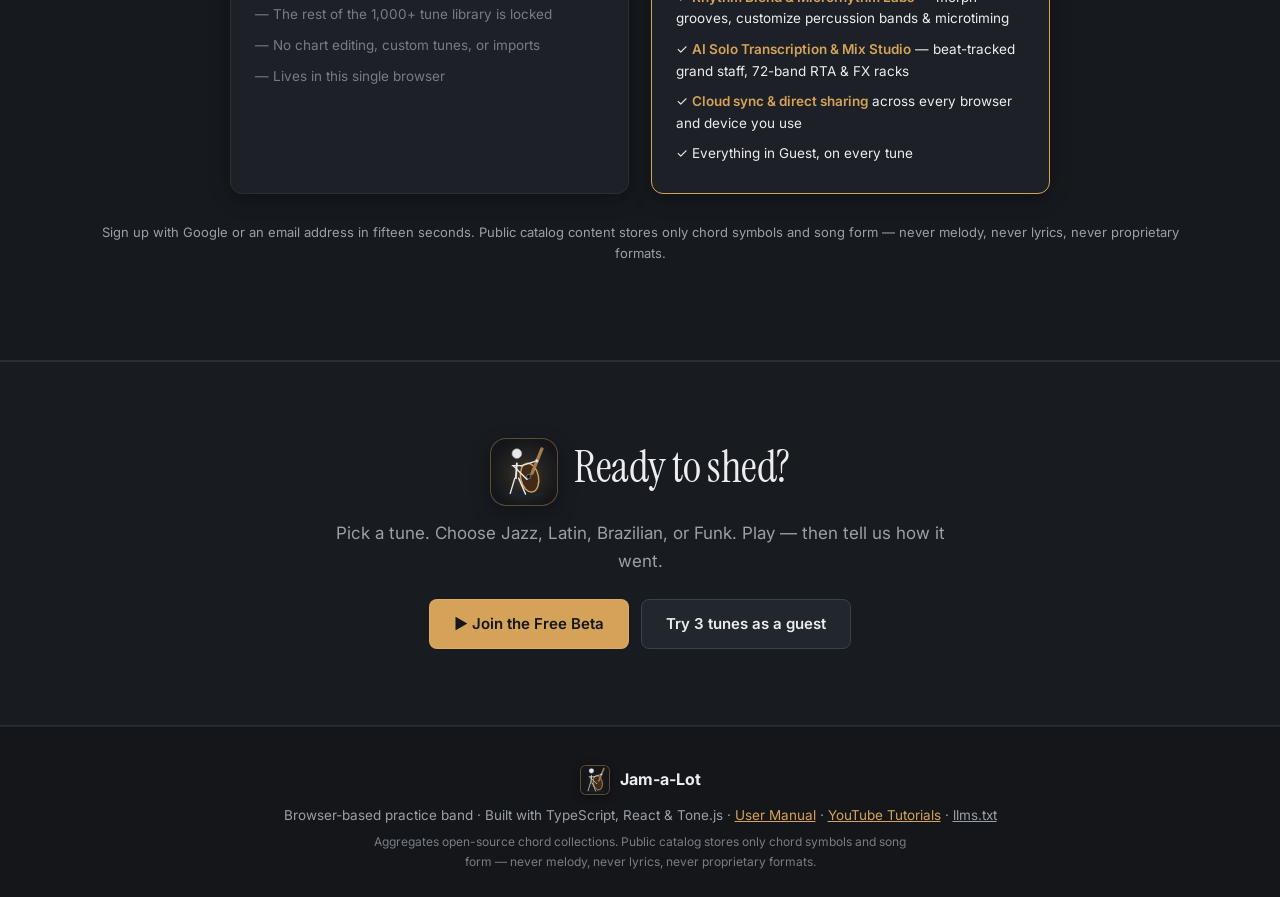
==== commit b63c9d35: "Docs: update Listen-First live chord readout, replay bar editing, and hands-free arpeggio choices" ====
--- a/index.html
+++ b/index.html
@@ -92,7 +92,7 @@
             Jam-a-Lot generates a real-time rhythm section — phrased bass, Steinway, Rhodes or
             nylon-string guitar comping, and a feel-aware drummer &amp; percussion section — across
             Jazz, Latin, Brazilian, Funk, Soul, Pop/Rock, and World grooves. It hears you through
-            your room mic and follows your dynamics live. Listen-first trio listens to solo piano before joining on interactive bass and drums, evolves live multi-section forms with session memory (Mic or Web MIDI), and previews the next four bars right on the chart with Follow, Play-lock, or Co-lead agency.
+            your room mic and follows your dynamics live. Listen-first trio listens to solo piano before joining on interactive bass and drums, displays live recognized chords, keeps listening to edit bars on replay, and lets you select hands-free among multiple next-4 choices by outlining a choice’s arpeggio (Mic or Web MIDI).
           </p>
           <div class="genre-strip" aria-label="Supported musical families">
             <span class="genre-chip">Jazz &amp; Swing</span>
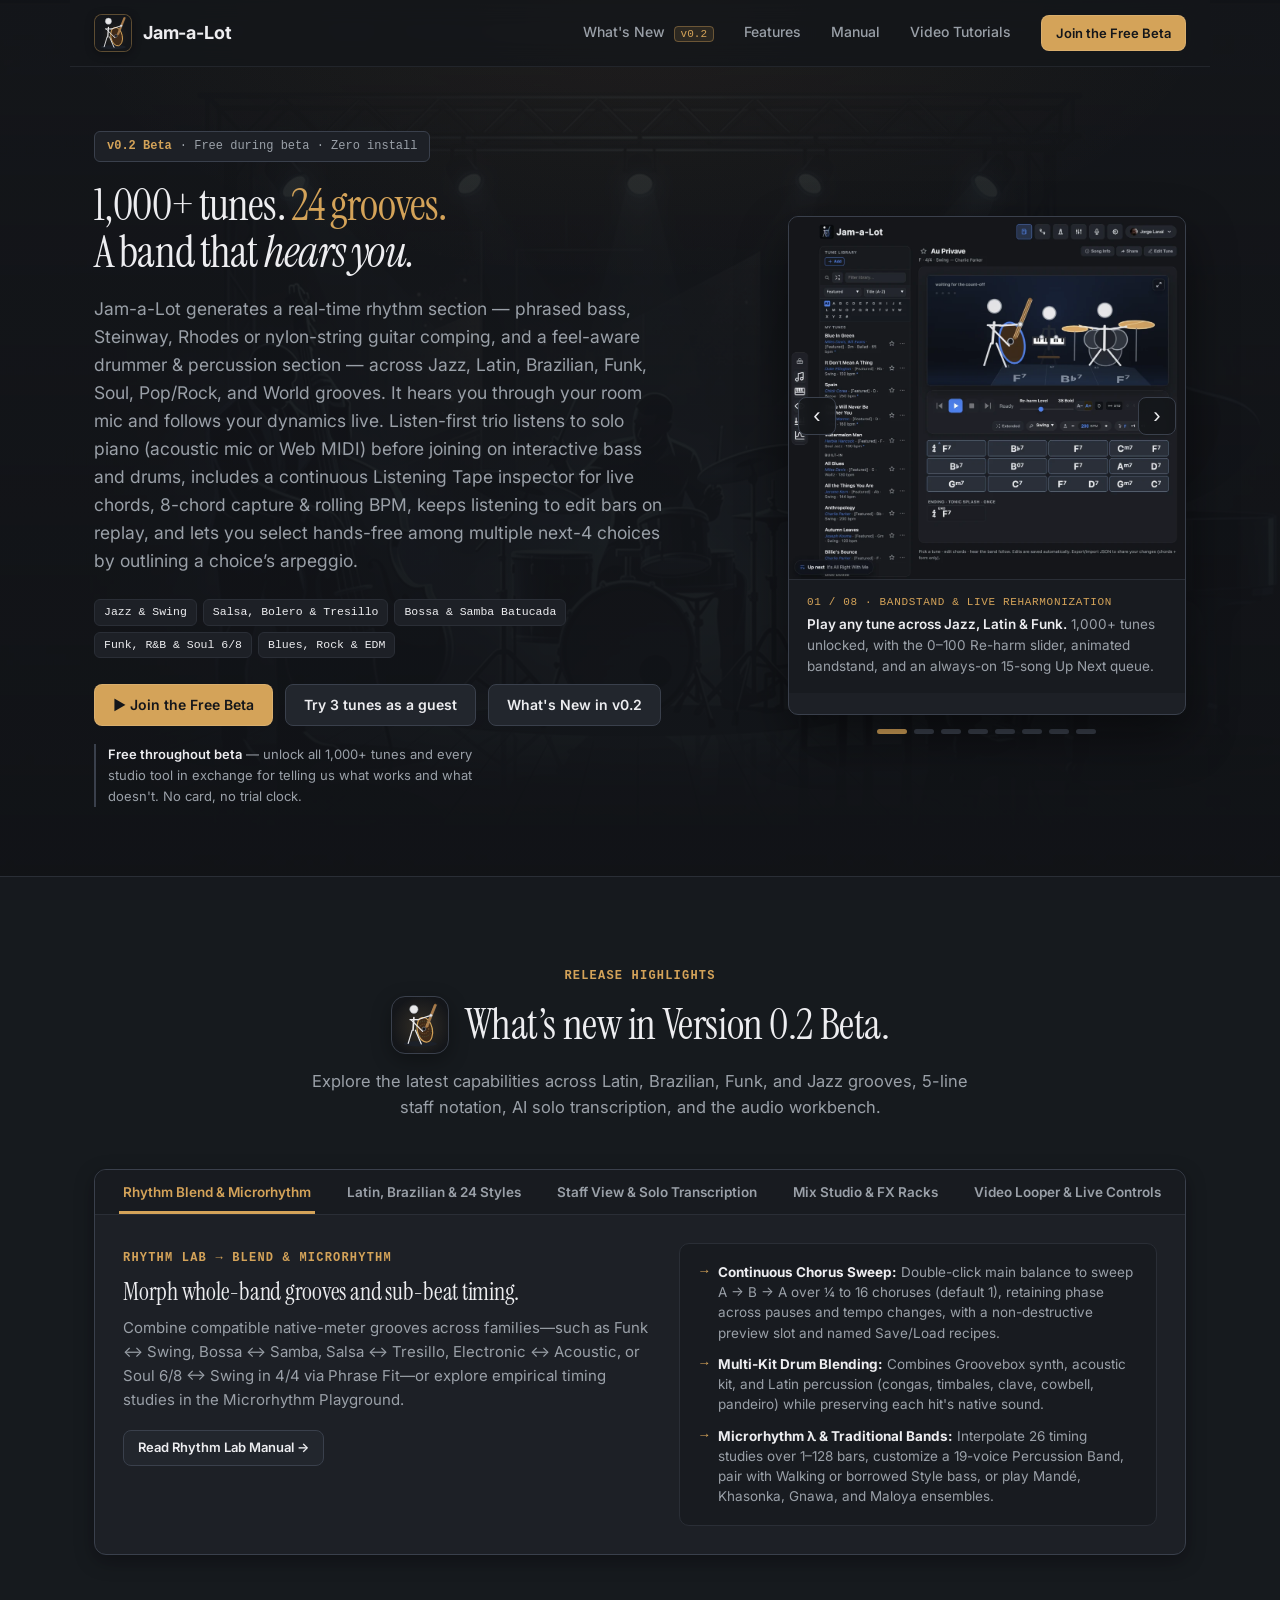
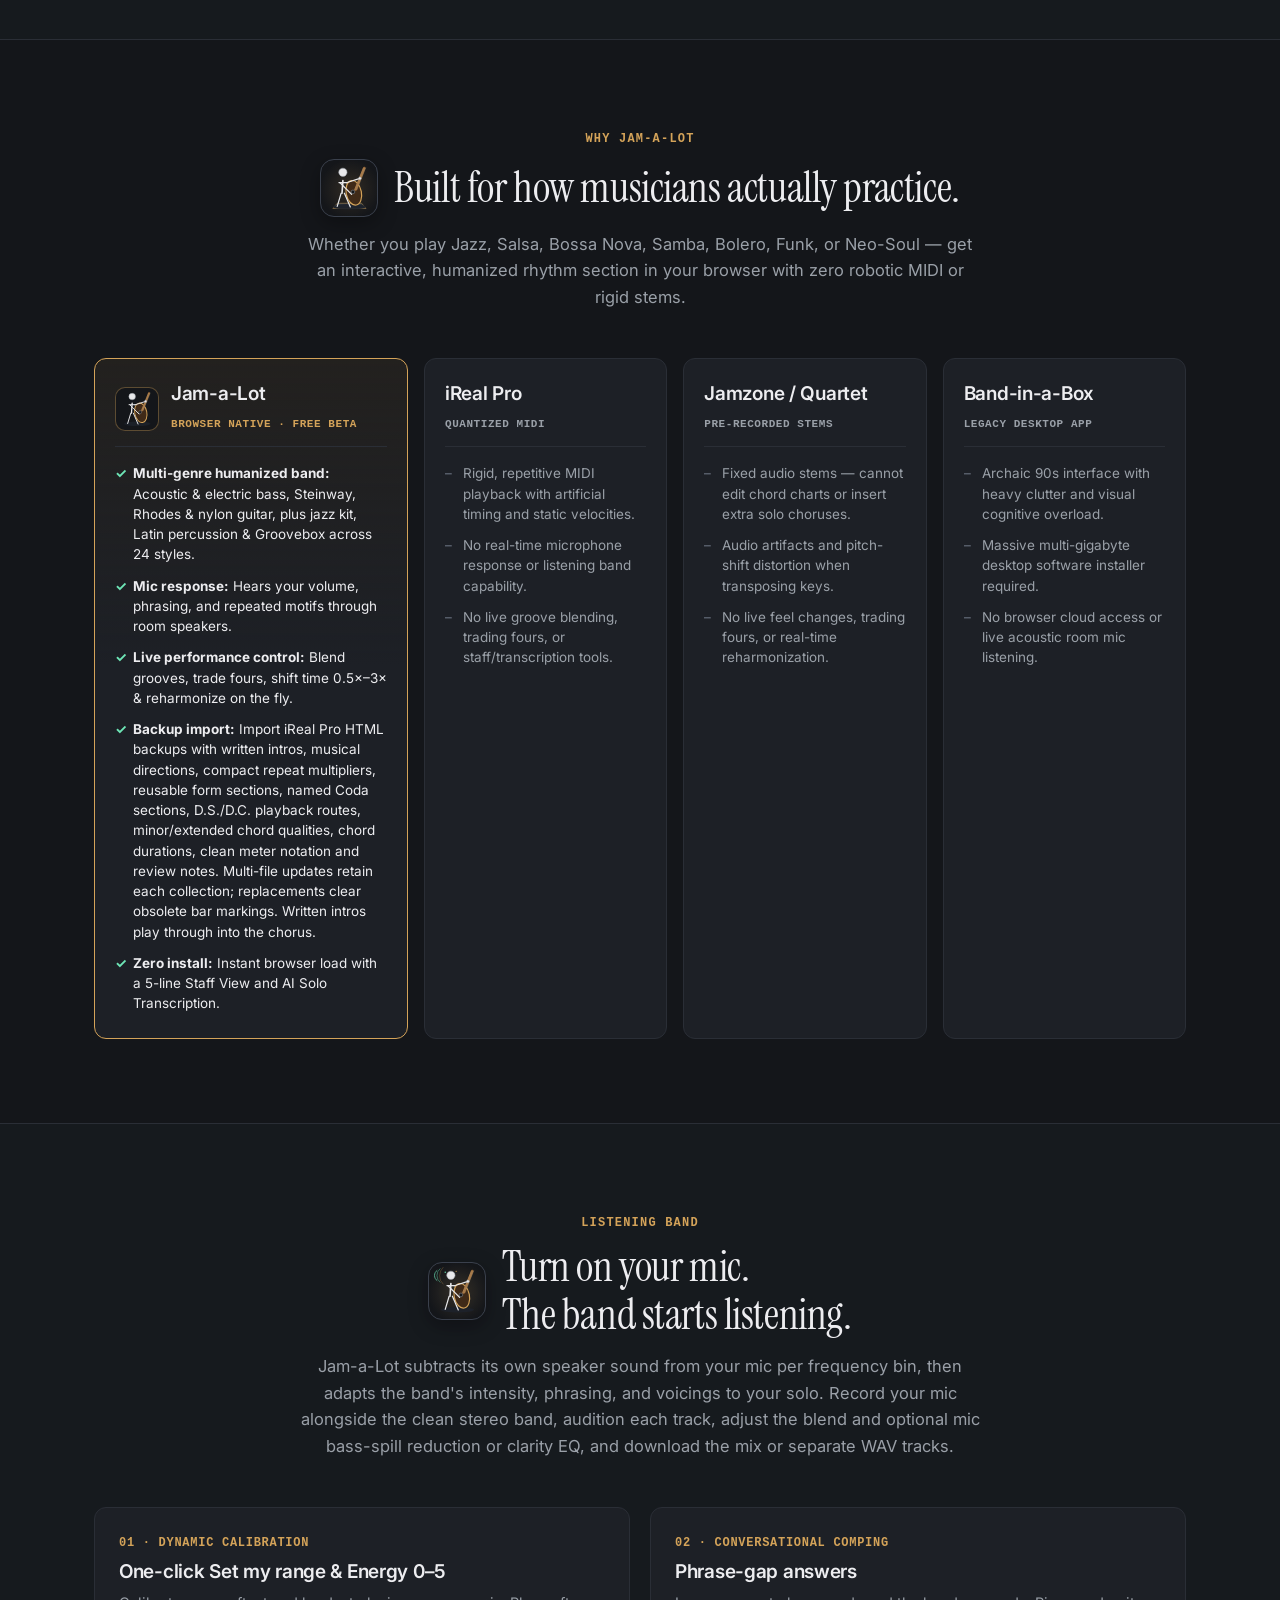
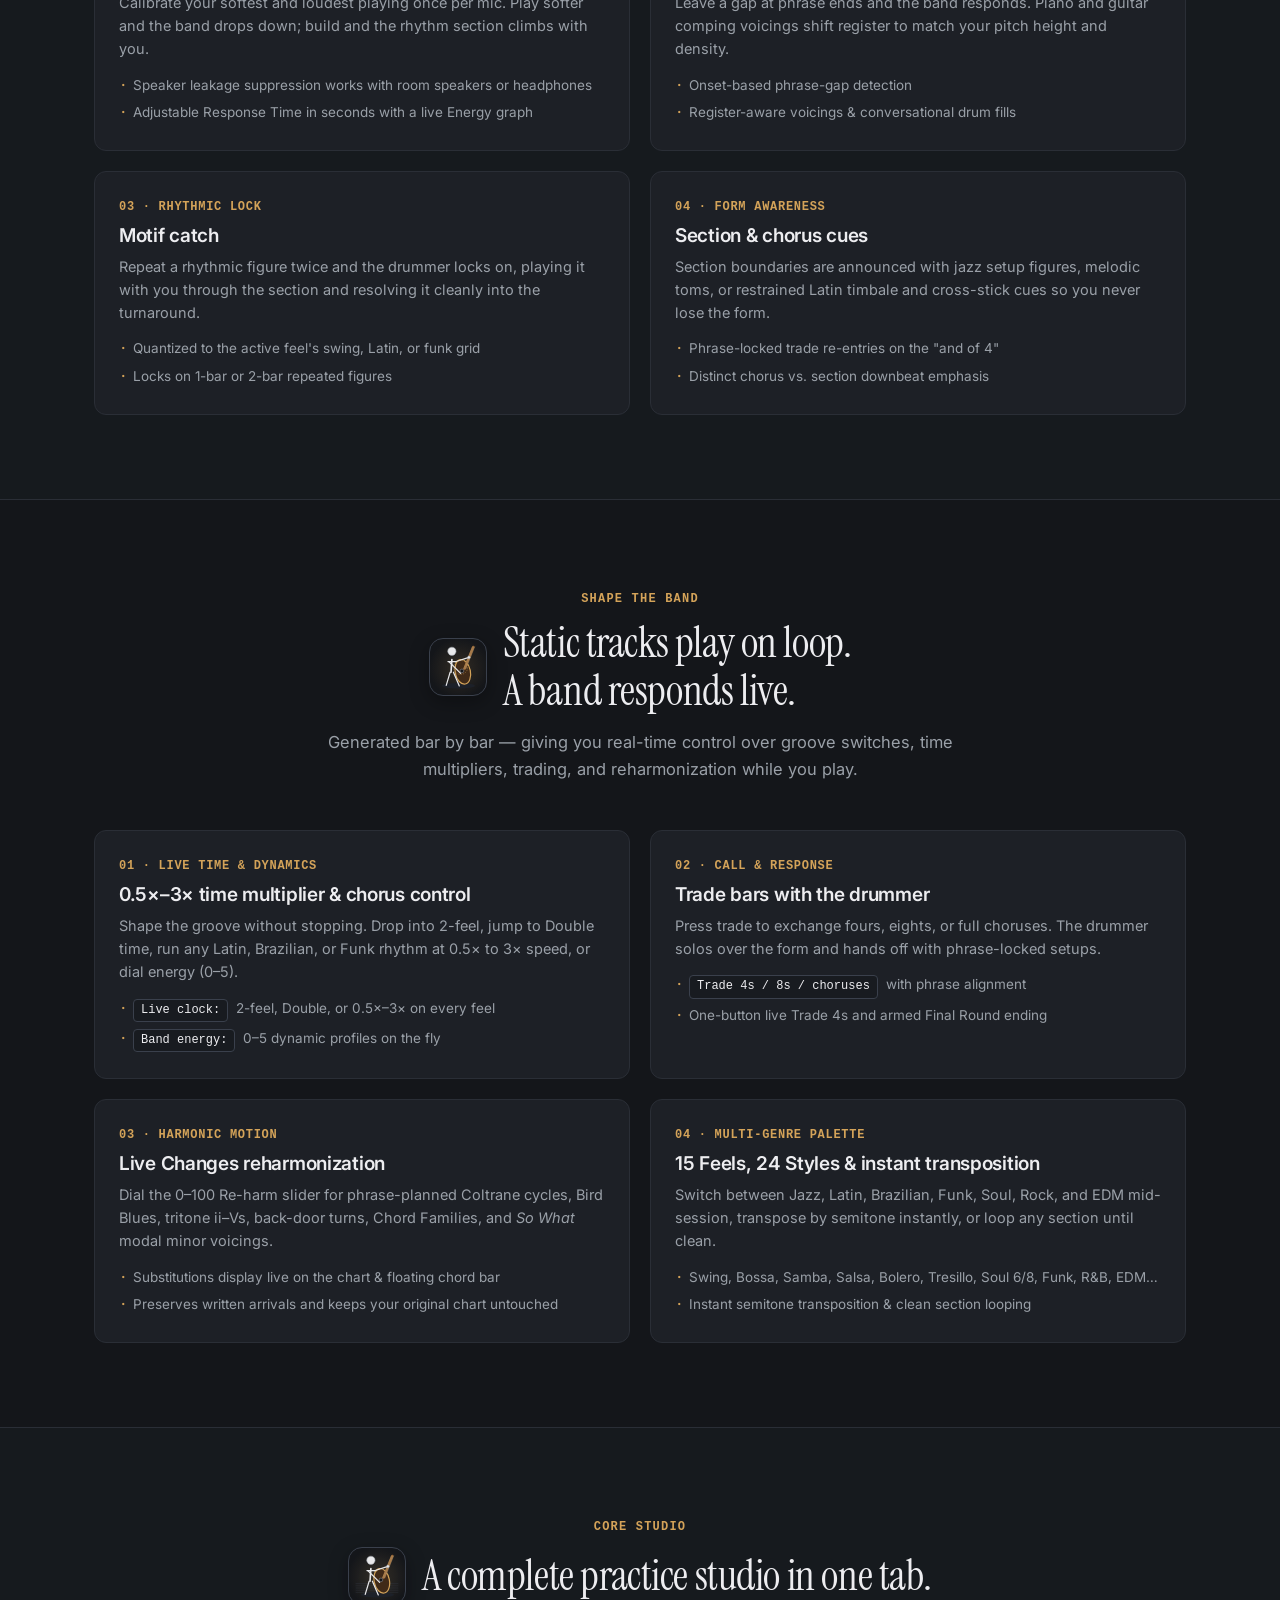
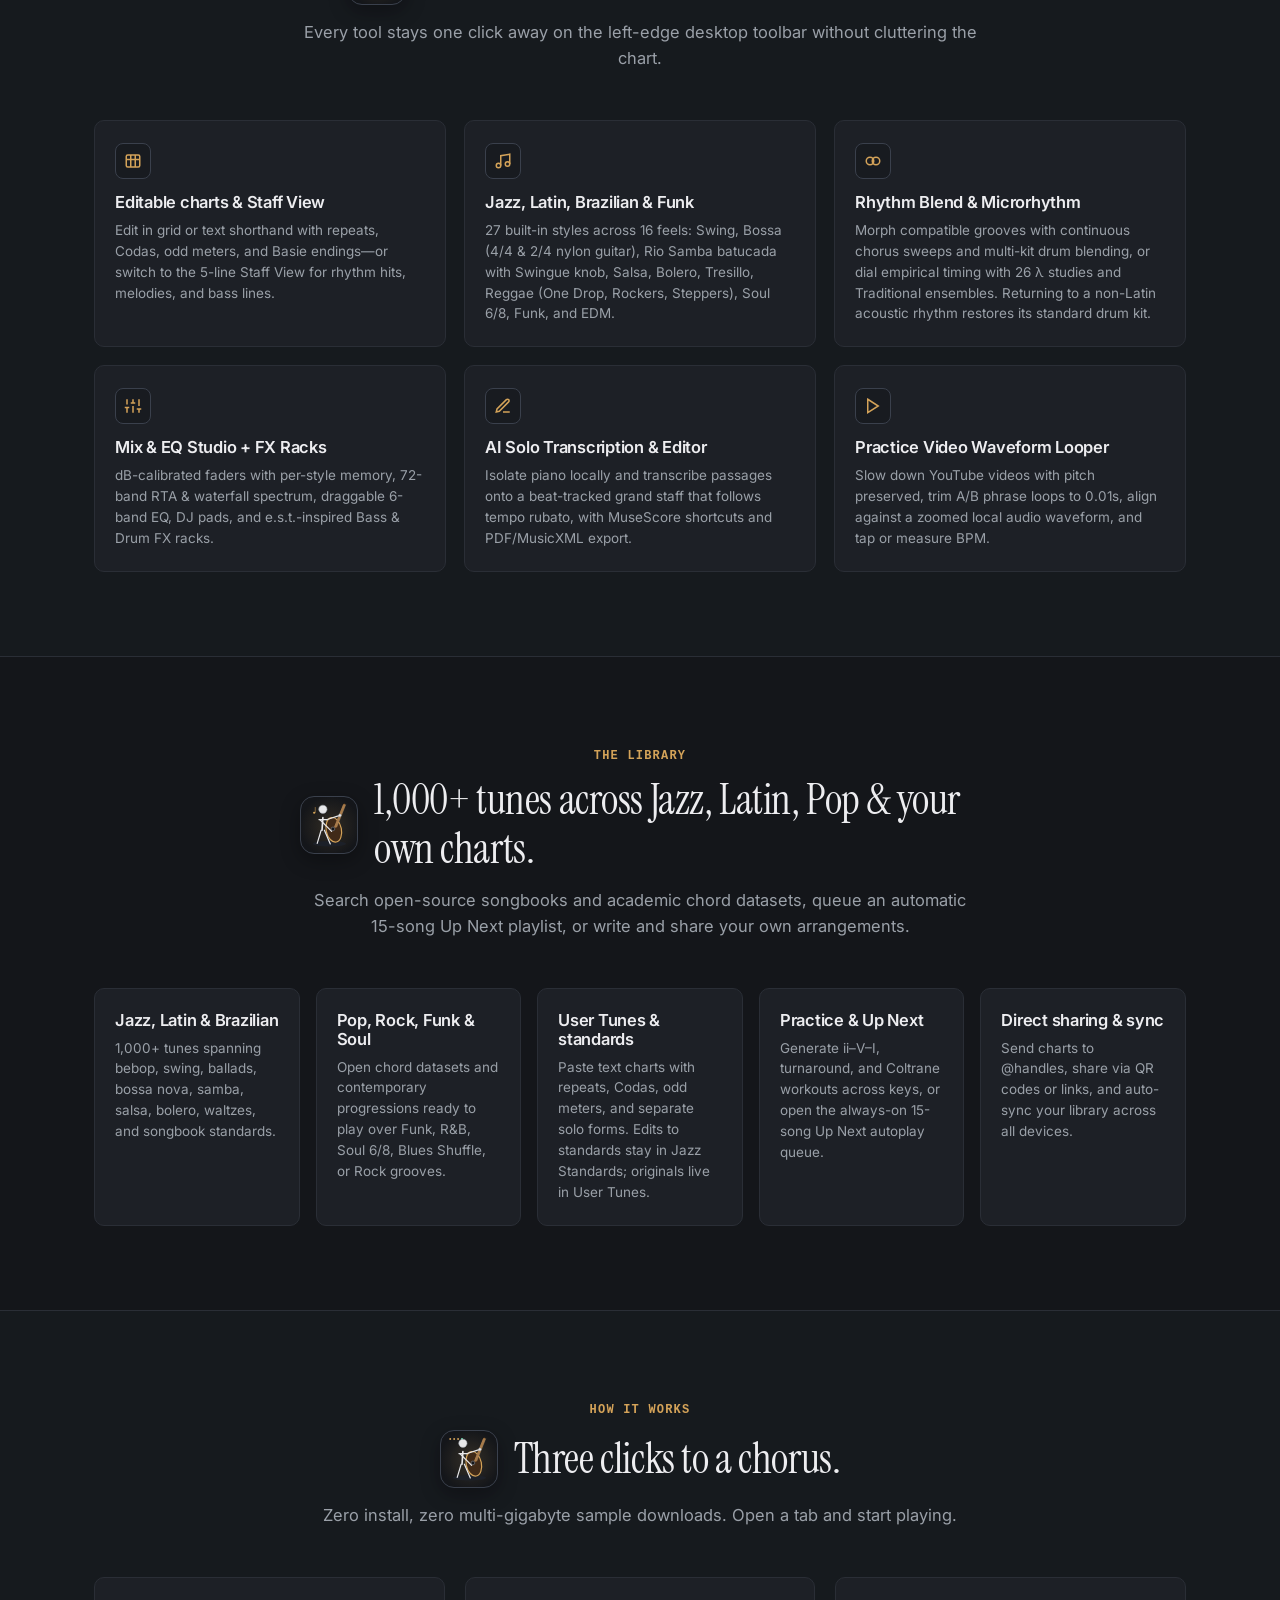
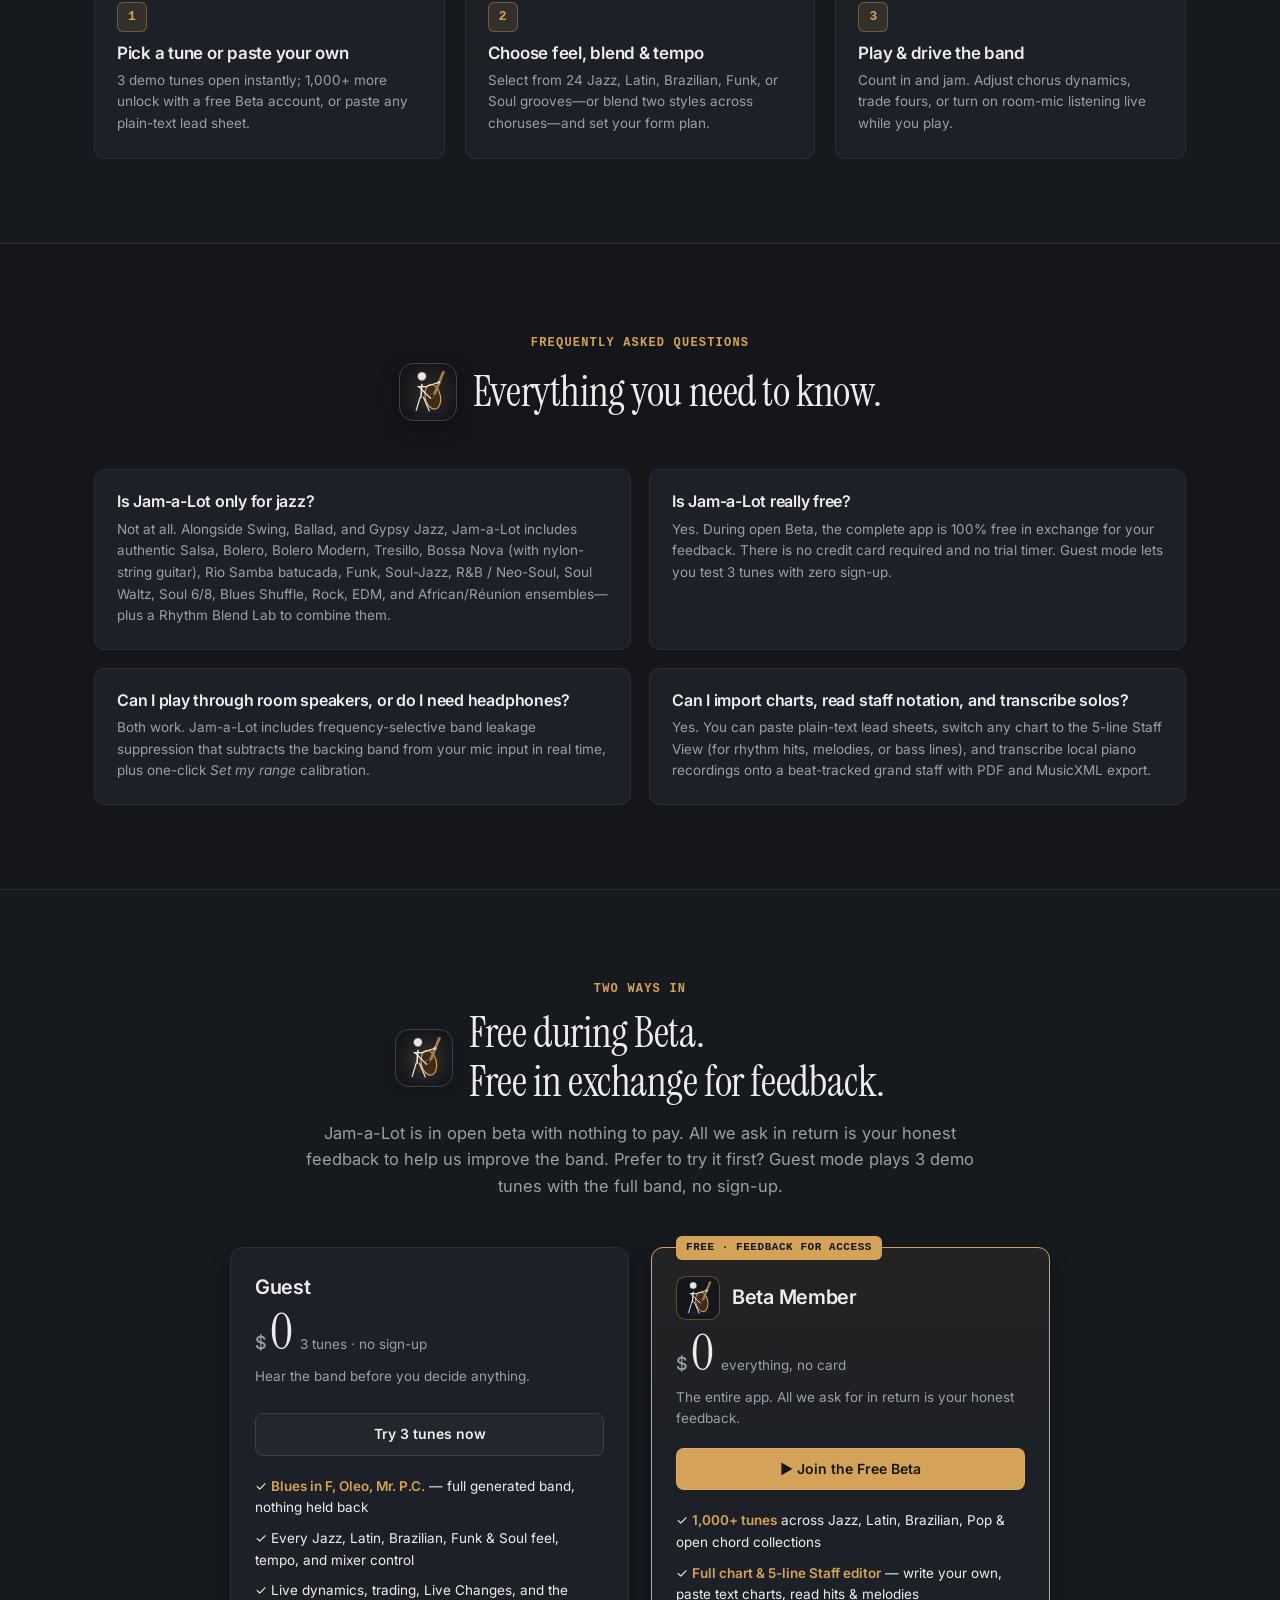
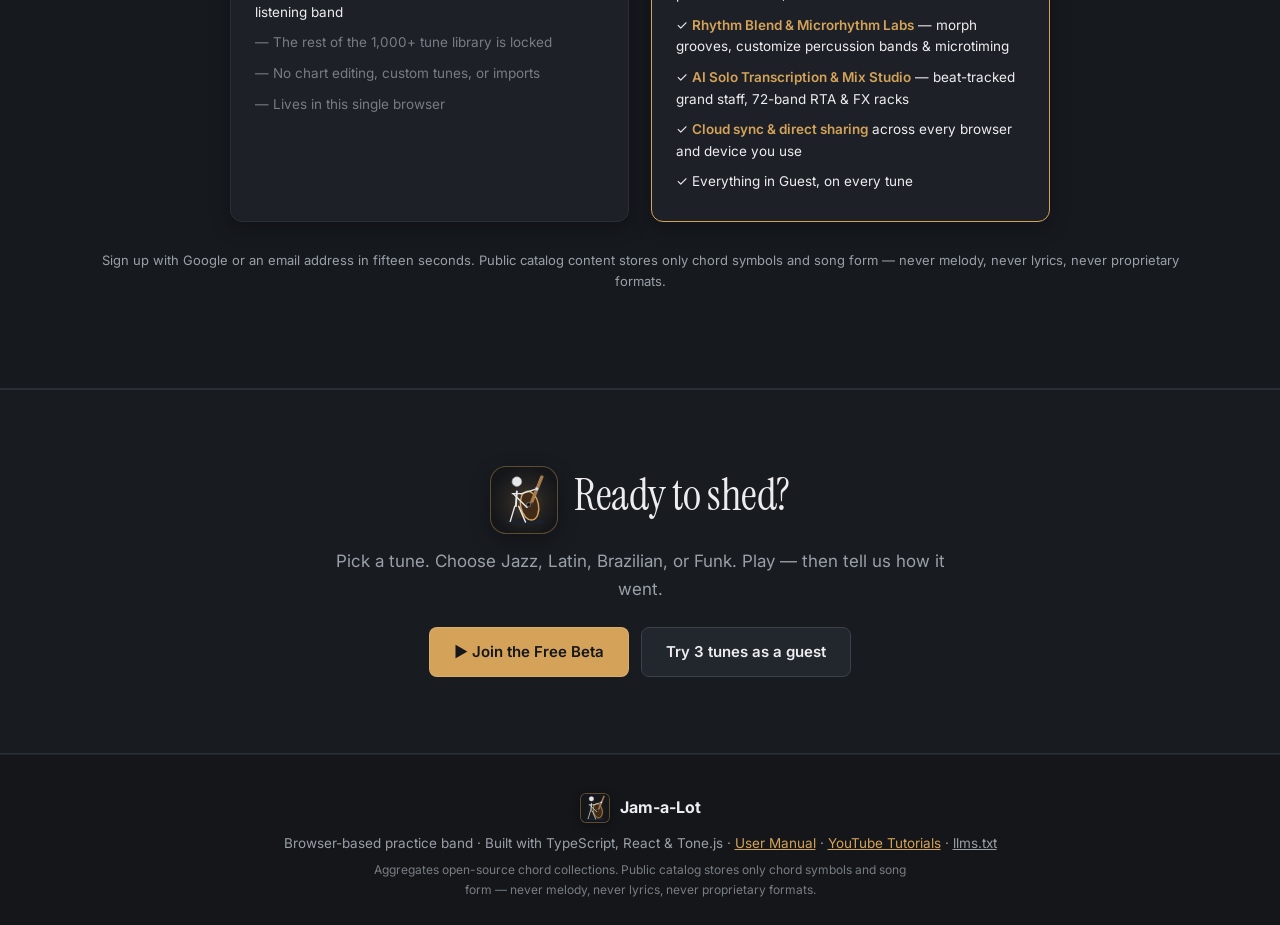
==== commit f9aa60ea: "docs(listening): document Live Listening Tape & Stage-1 MIDI parity" ====
--- a/index.html
+++ b/index.html
@@ -92,7 +92,7 @@
             Jam-a-Lot generates a real-time rhythm section — phrased bass, Steinway, Rhodes or
             nylon-string guitar comping, and a feel-aware drummer &amp; percussion section — across
             Jazz, Latin, Brazilian, Funk, Soul, Pop/Rock, and World grooves. It hears you through
-            your room mic and follows your dynamics live. Listen-first trio listens to solo piano before joining on interactive bass and drums, displays live recognized chords, keeps listening to edit bars on replay, and lets you select hands-free among multiple next-4 choices by outlining a choice’s arpeggio (Mic or Web MIDI).
+            your room mic and follows your dynamics live. Listen-first trio listens to solo piano (acoustic mic or Web MIDI) before joining on interactive bass and drums, includes a continuous Listening Tape inspector for live chords, 8-chord capture &amp; rolling BPM, keeps listening to edit bars on replay, and lets you select hands-free among multiple next-4 choices by outlining a choice’s arpeggio.
           </p>
           <div class="genre-strip" aria-label="Supported musical families">
             <span class="genre-chip">Jazz &amp; Swing</span>
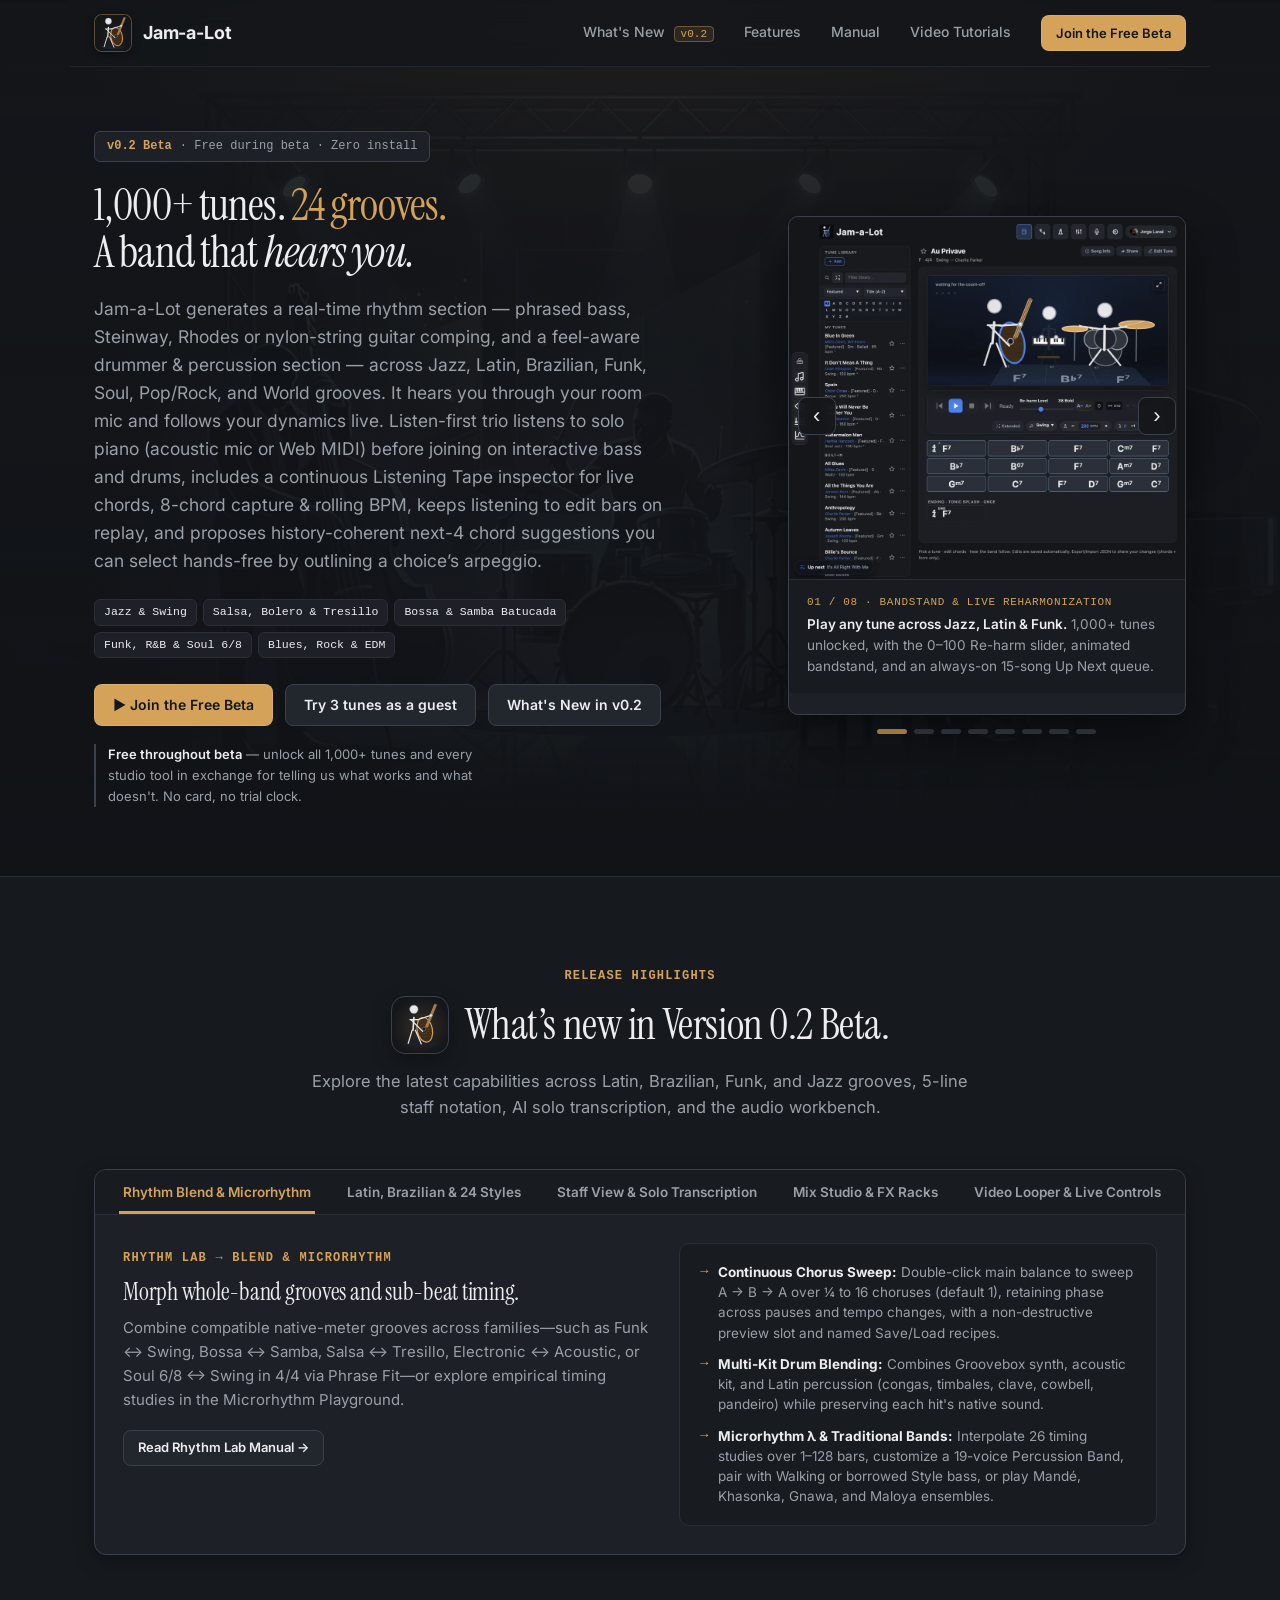
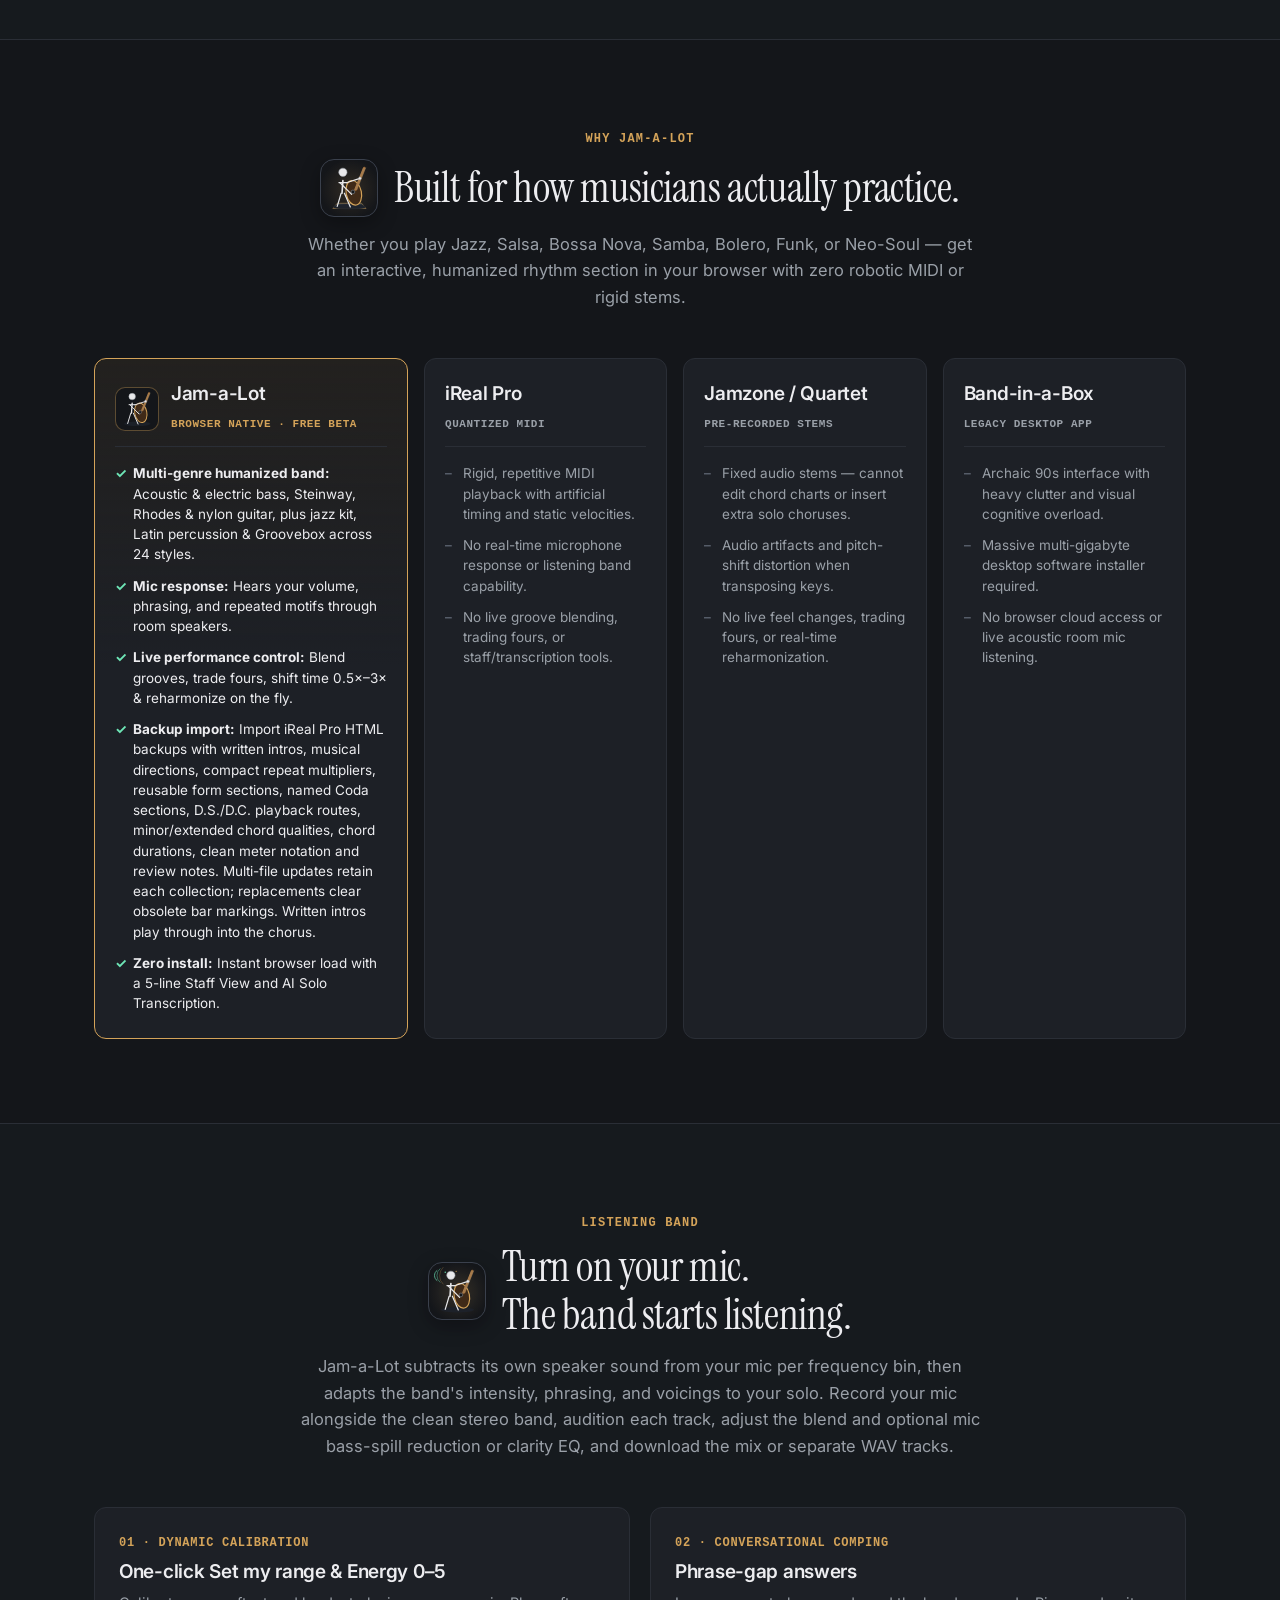
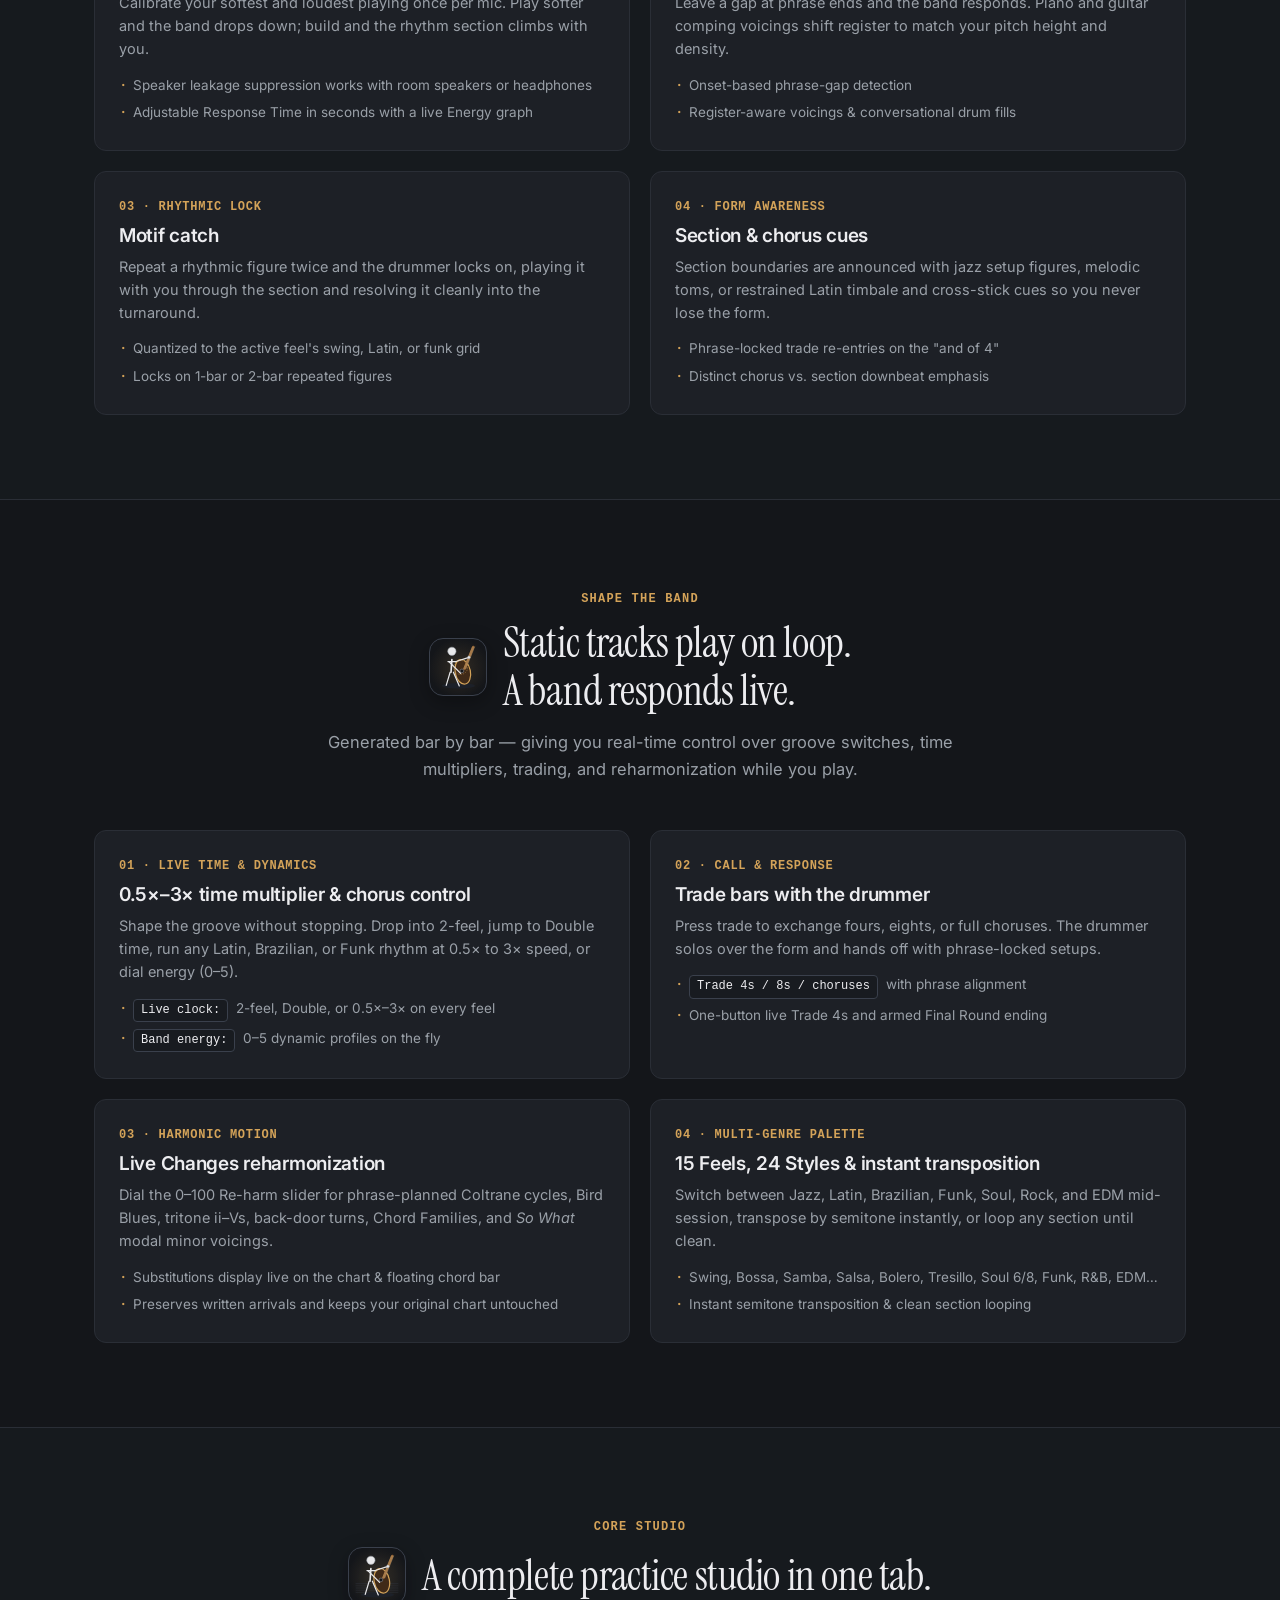
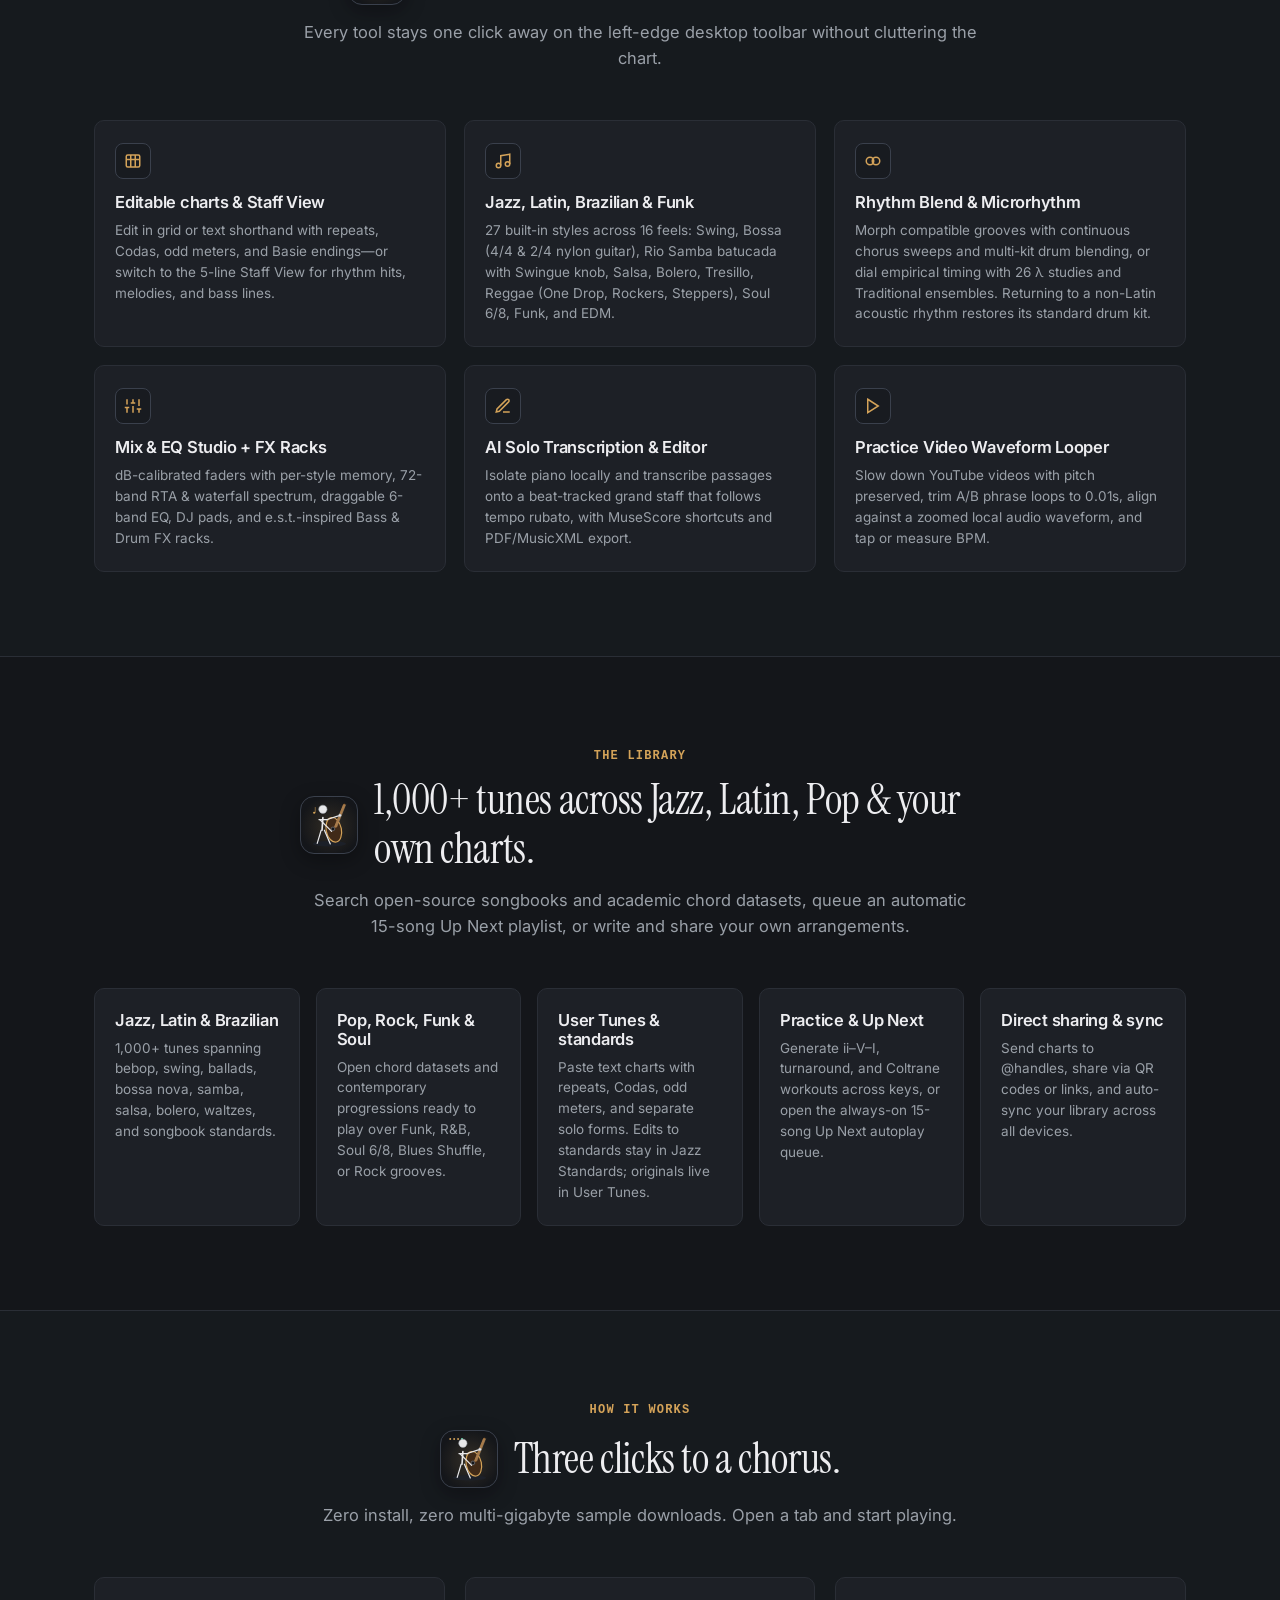
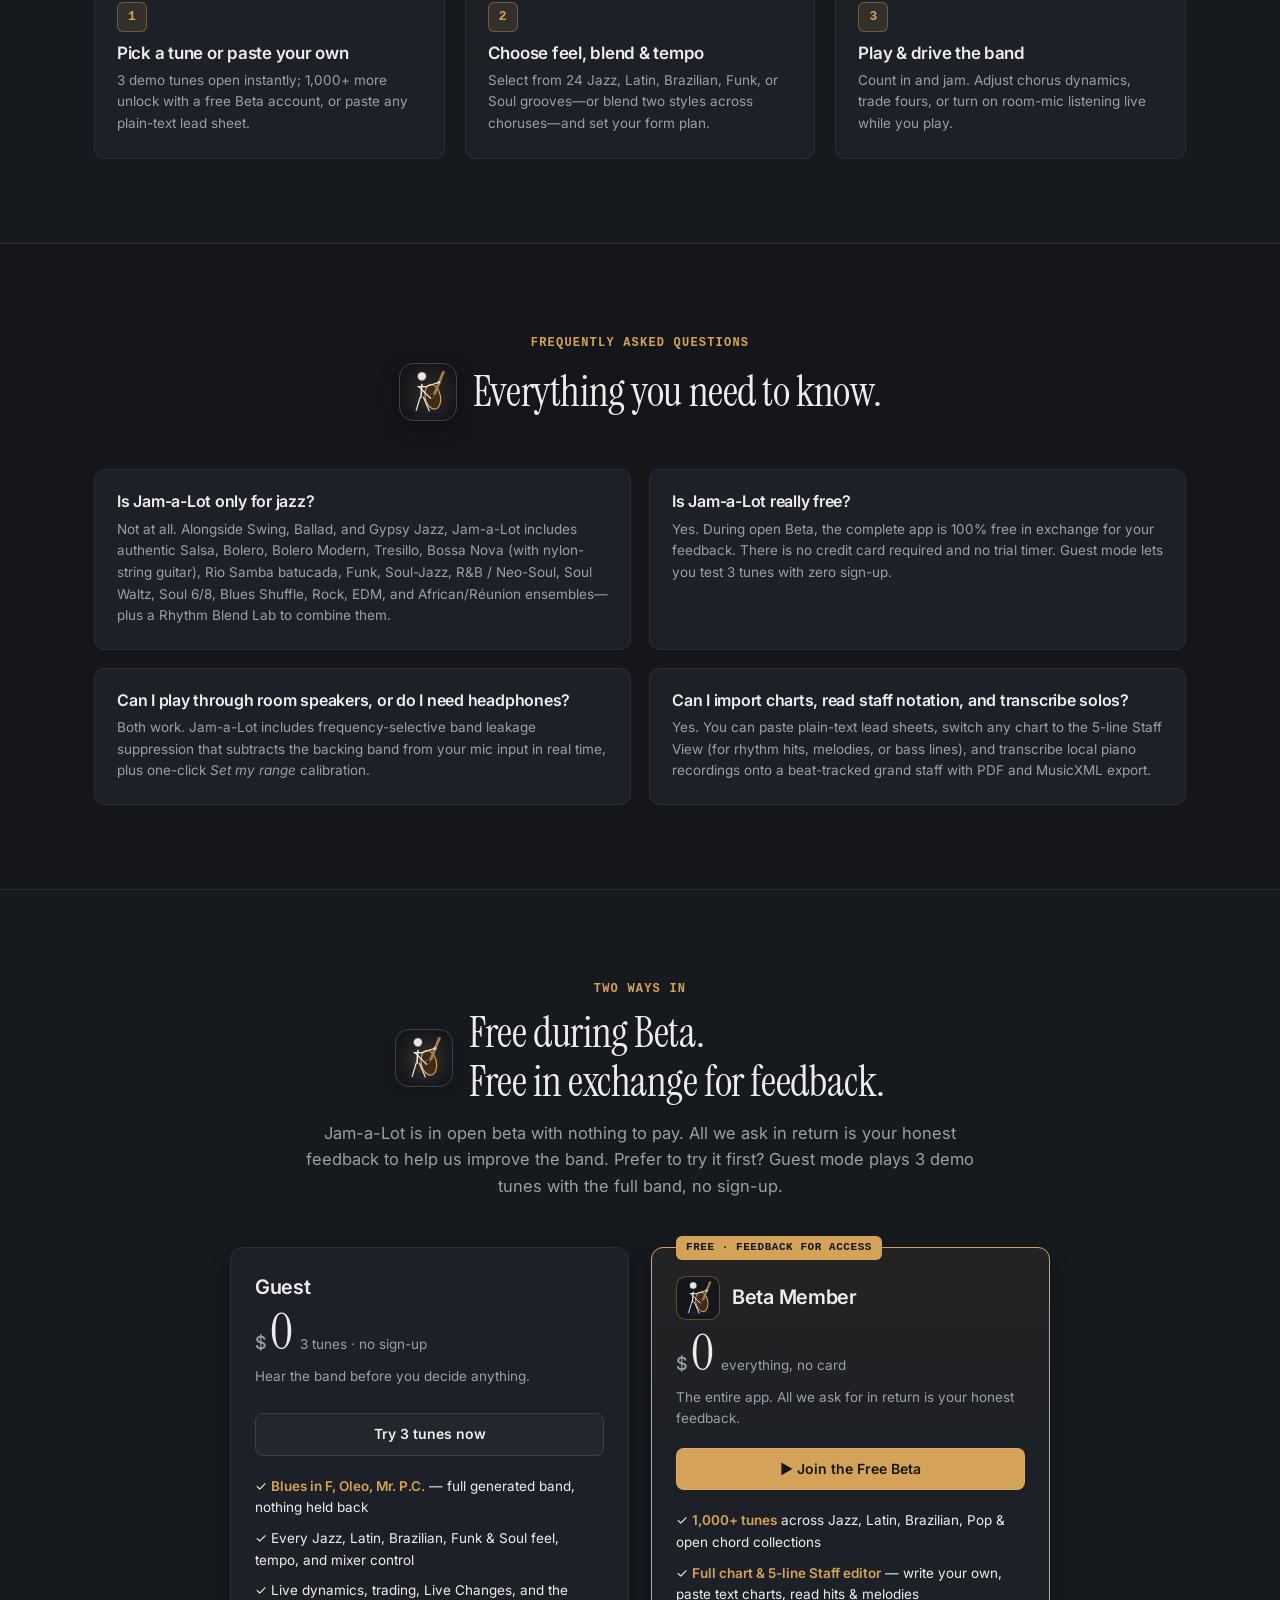
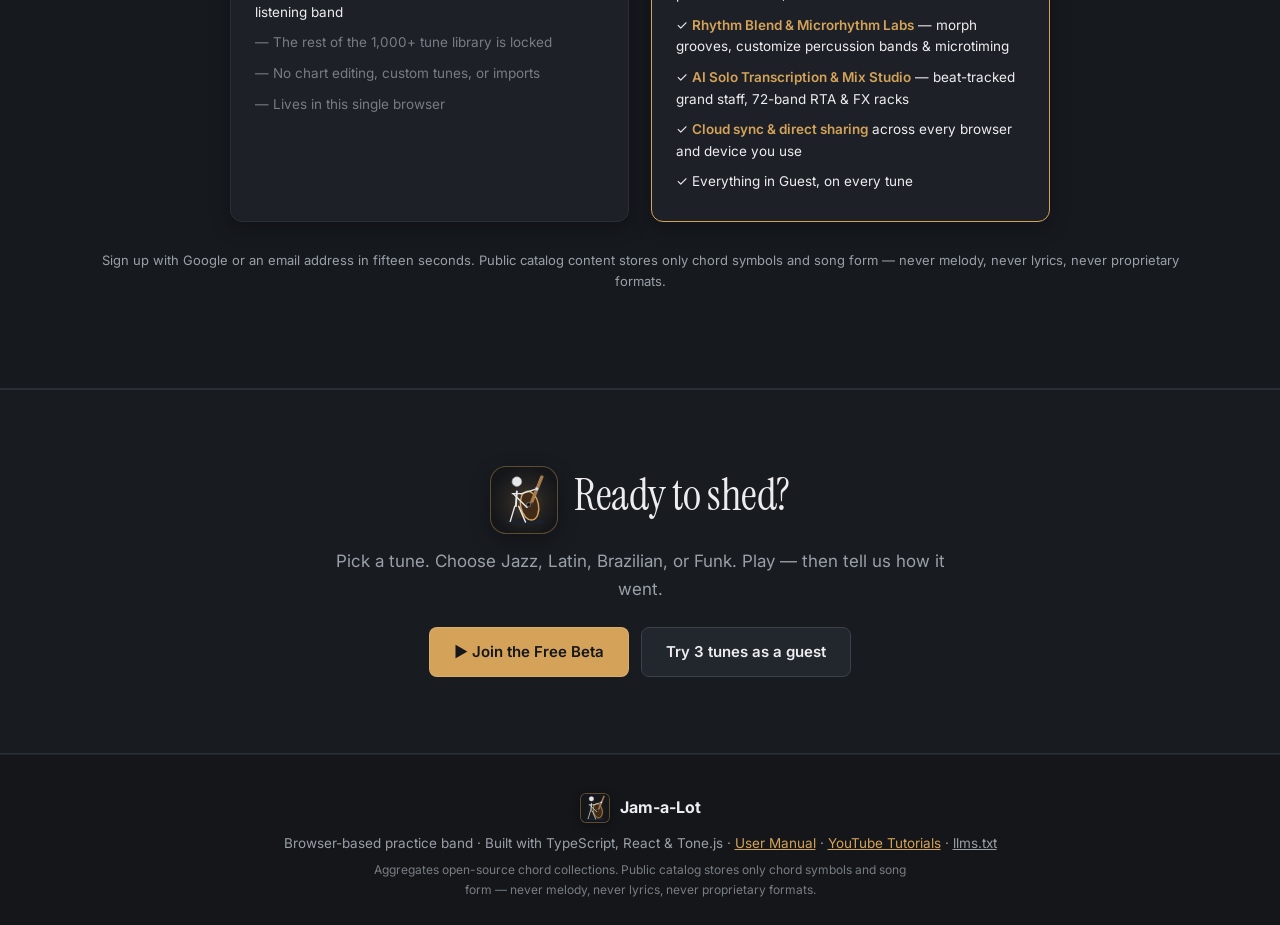
==== commit ada0644c: "docs(listening): document Use Case 2 history-coherent chord suggestions" ====
--- a/index.html
+++ b/index.html
@@ -92,7 +92,7 @@
             Jam-a-Lot generates a real-time rhythm section — phrased bass, Steinway, Rhodes or
             nylon-string guitar comping, and a feel-aware drummer &amp; percussion section — across
             Jazz, Latin, Brazilian, Funk, Soul, Pop/Rock, and World grooves. It hears you through
-            your room mic and follows your dynamics live. Listen-first trio listens to solo piano (acoustic mic or Web MIDI) before joining on interactive bass and drums, includes a continuous Listening Tape inspector for live chords, 8-chord capture &amp; rolling BPM, keeps listening to edit bars on replay, and lets you select hands-free among multiple next-4 choices by outlining a choice’s arpeggio.
+            your room mic and follows your dynamics live. Listen-first trio listens to solo piano (acoustic mic or Web MIDI) before joining on interactive bass and drums, includes a continuous Listening Tape inspector for live chords, 8-chord capture &amp; rolling BPM, keeps listening to edit bars on replay, and proposes history-coherent next-4 chord suggestions you can select hands-free by outlining a choice’s arpeggio.
           </p>
           <div class="genre-strip" aria-label="Supported musical families">
             <span class="genre-chip">Jazz &amp; Swing</span>
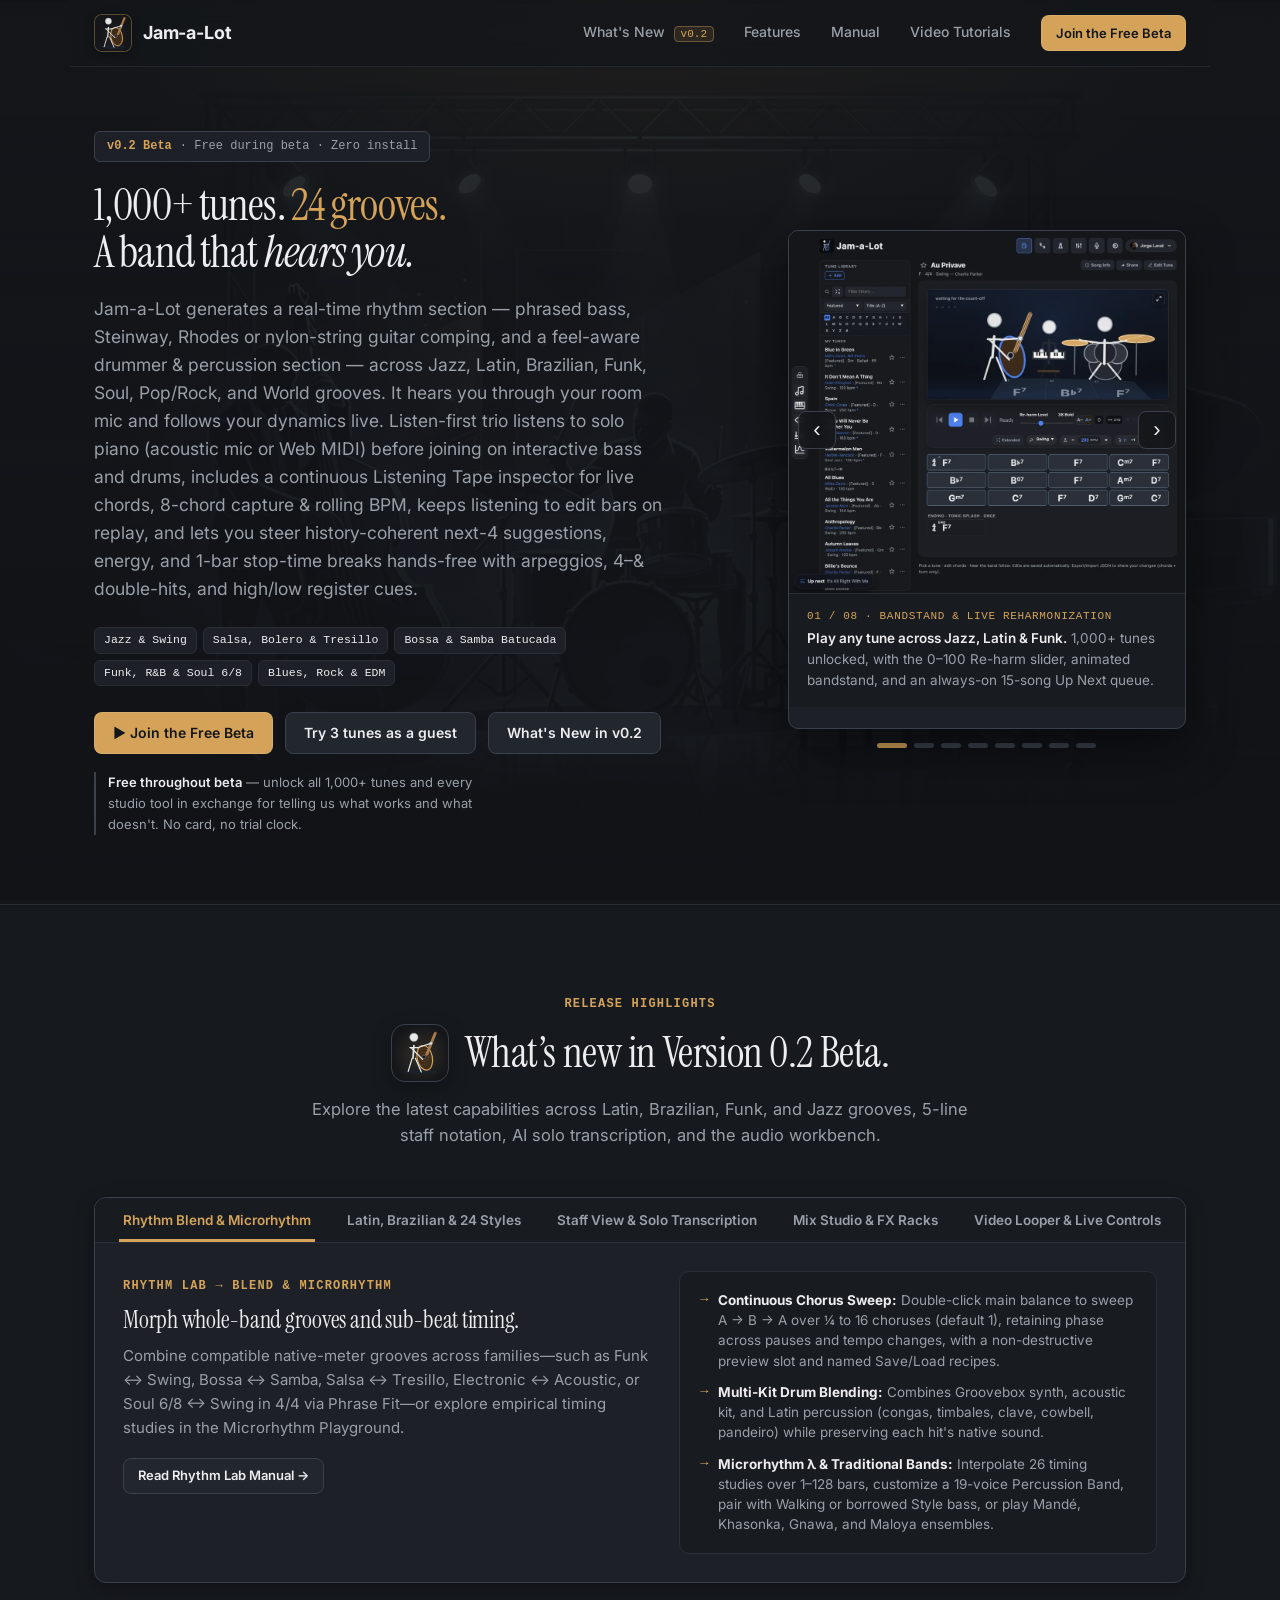
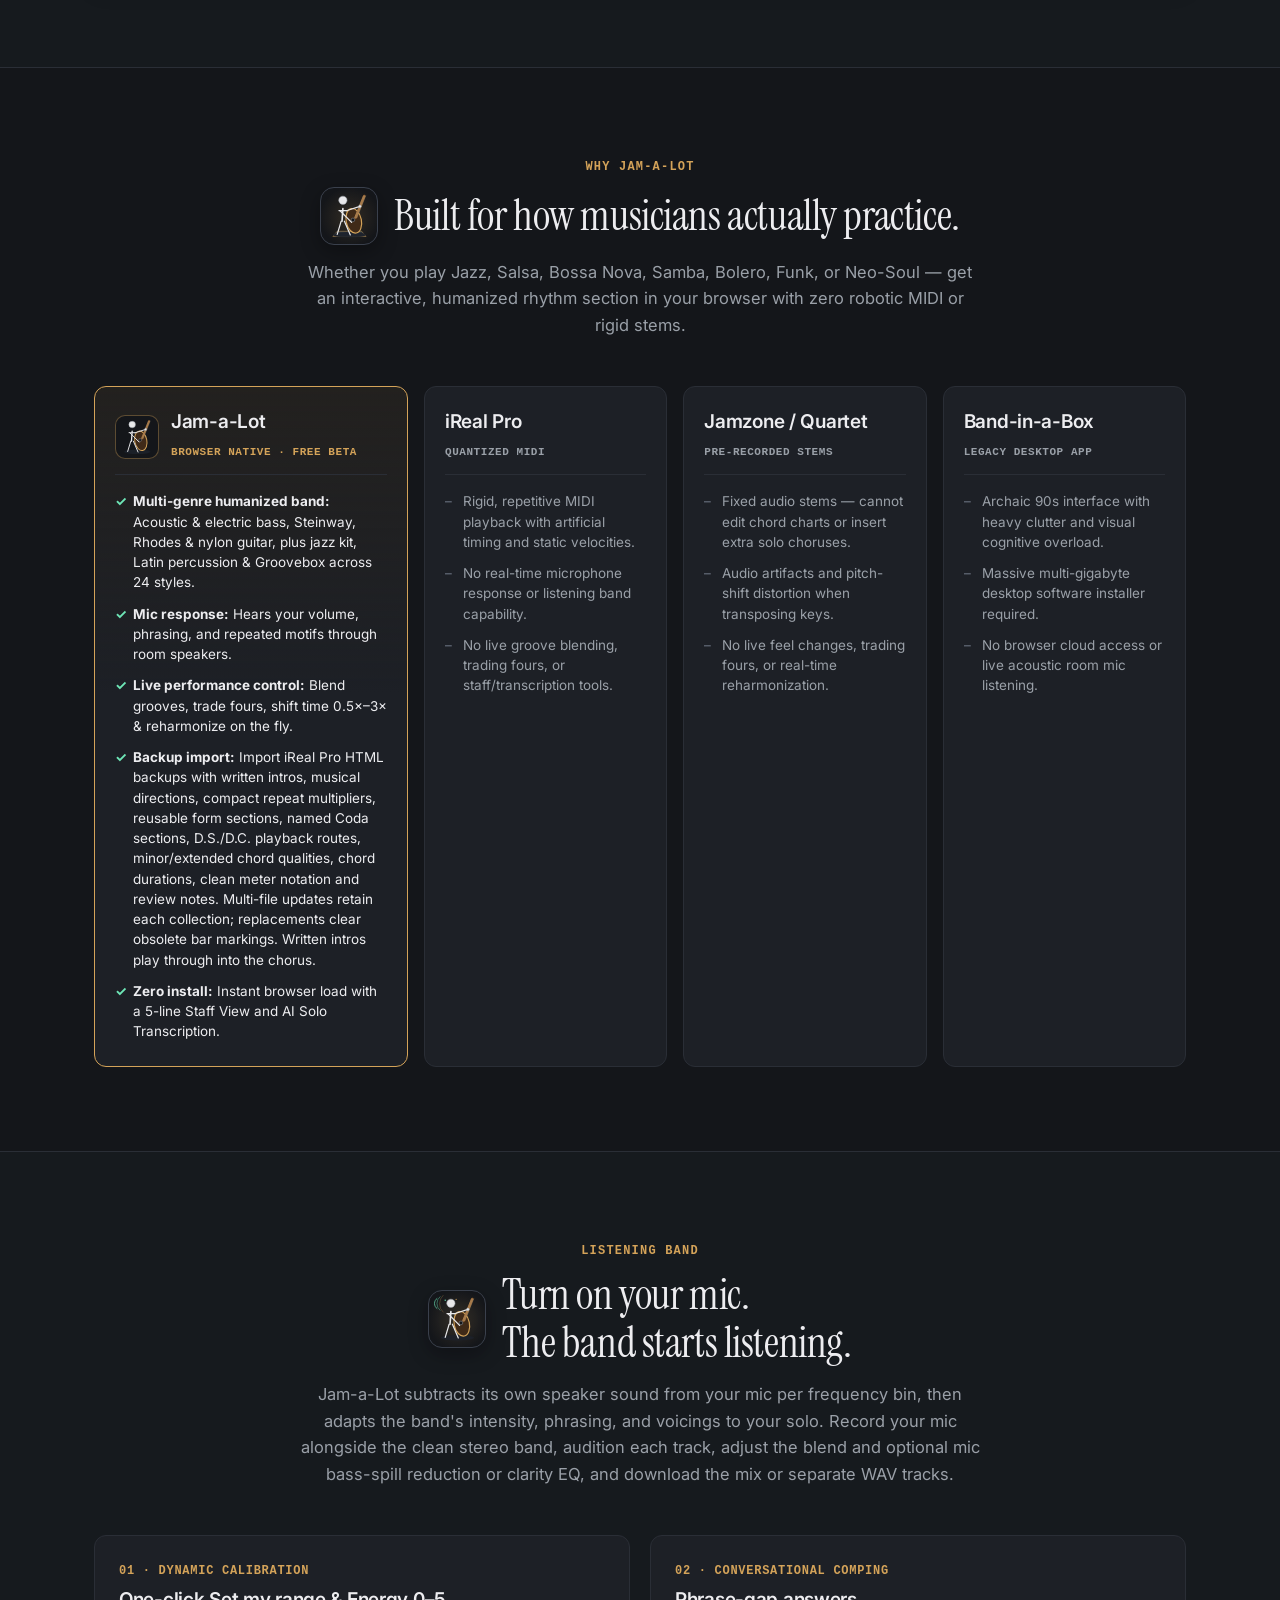
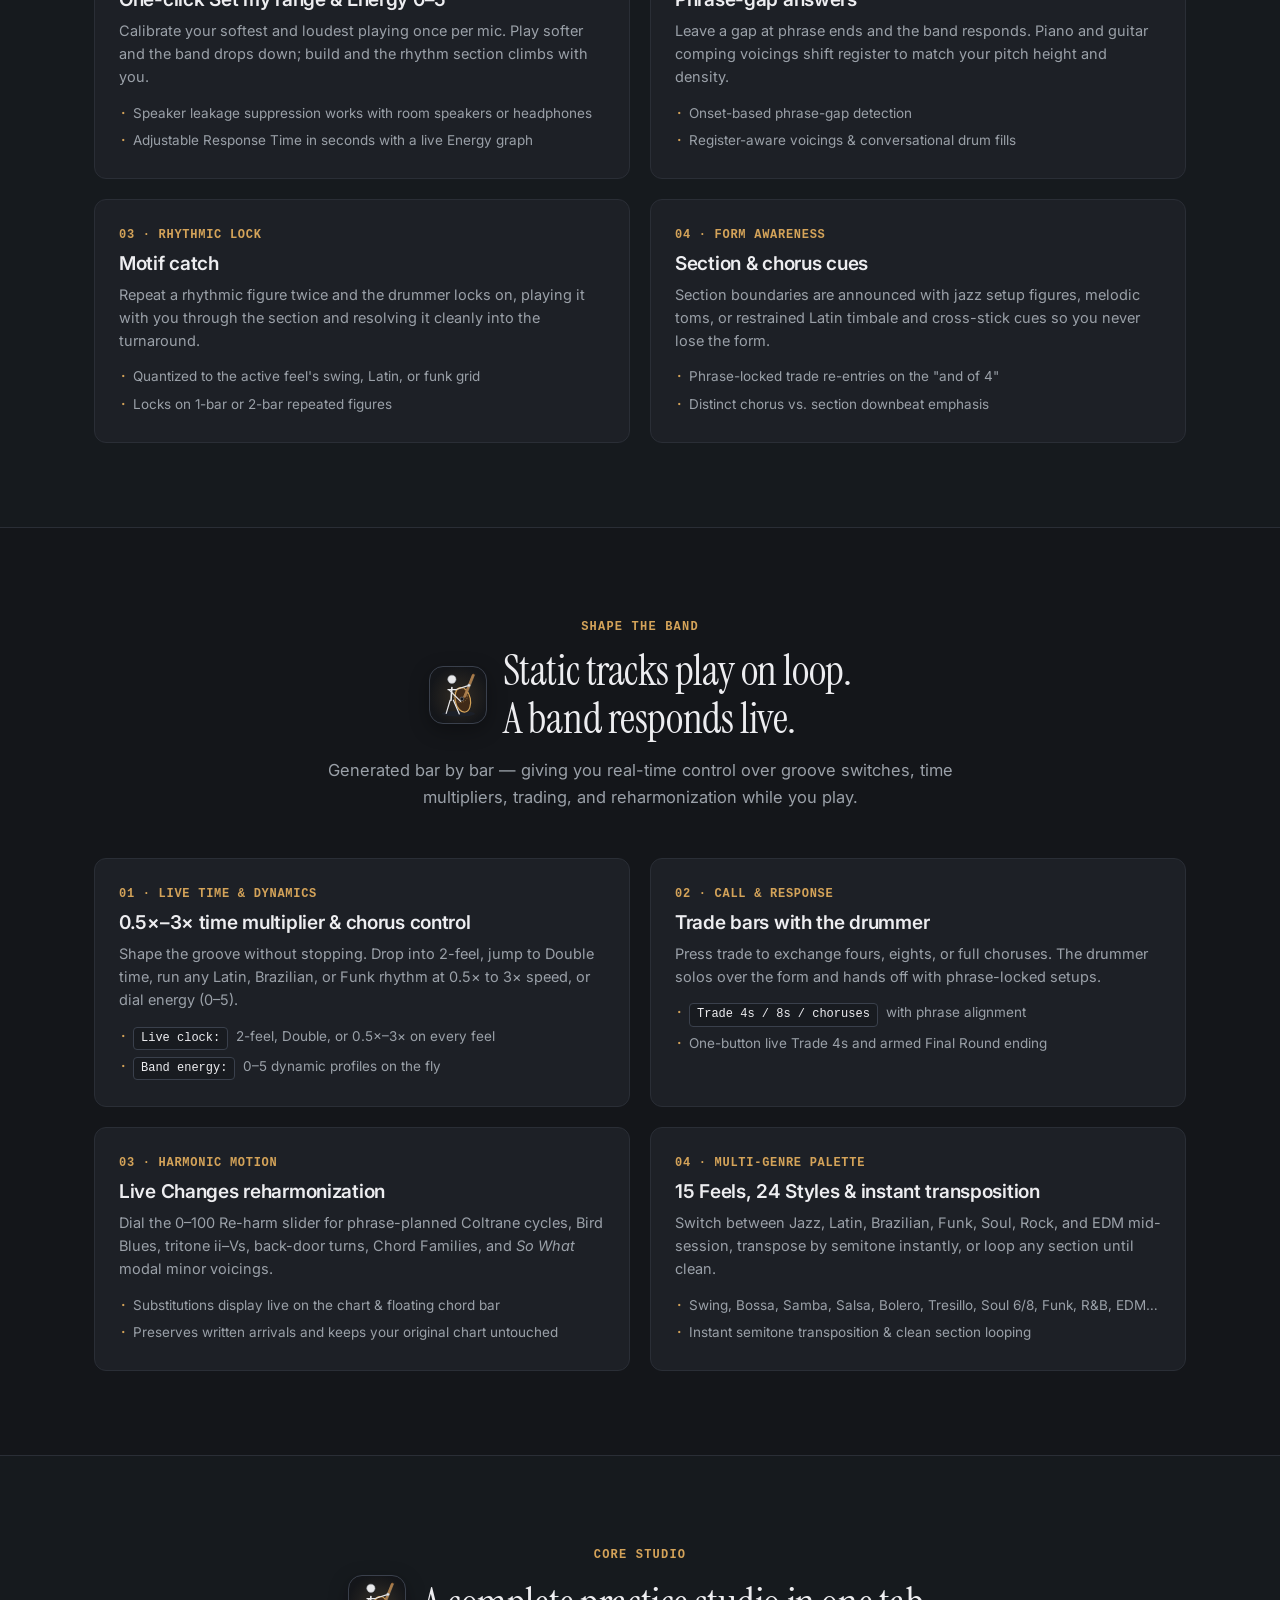
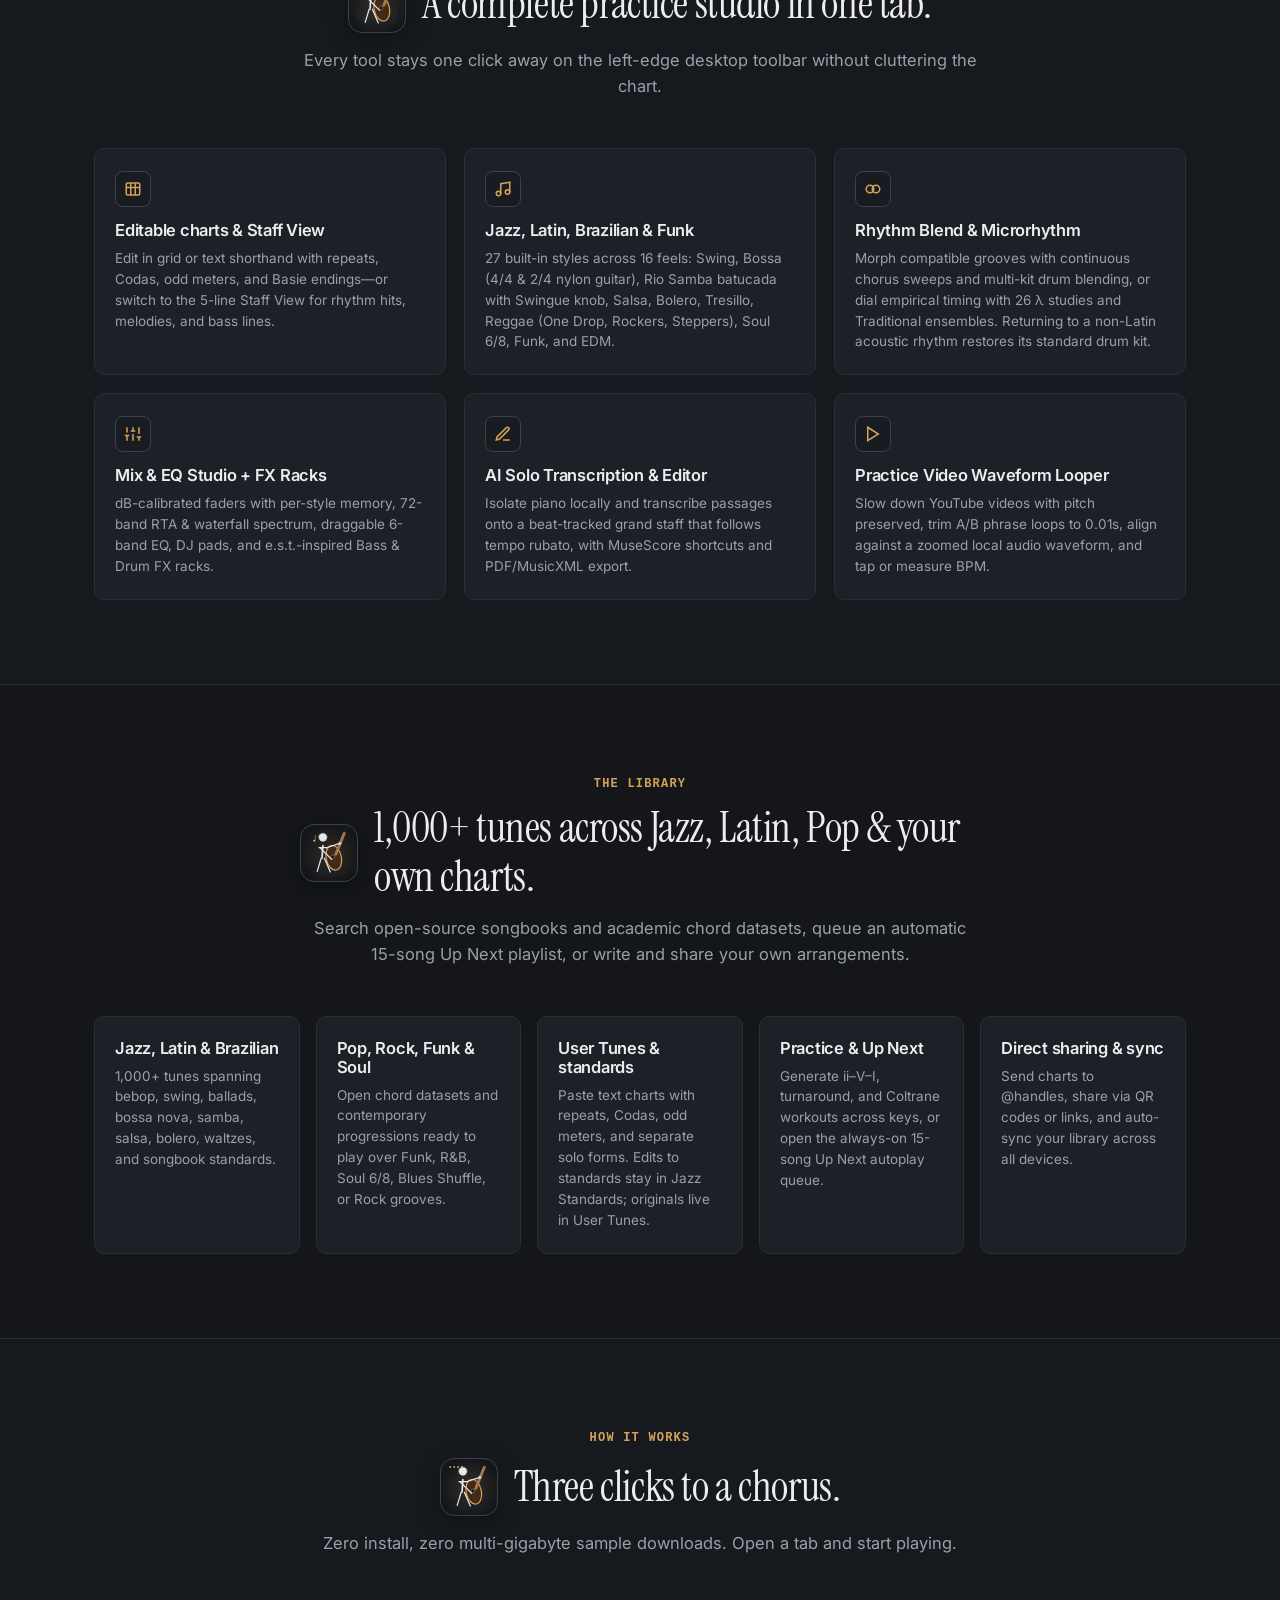
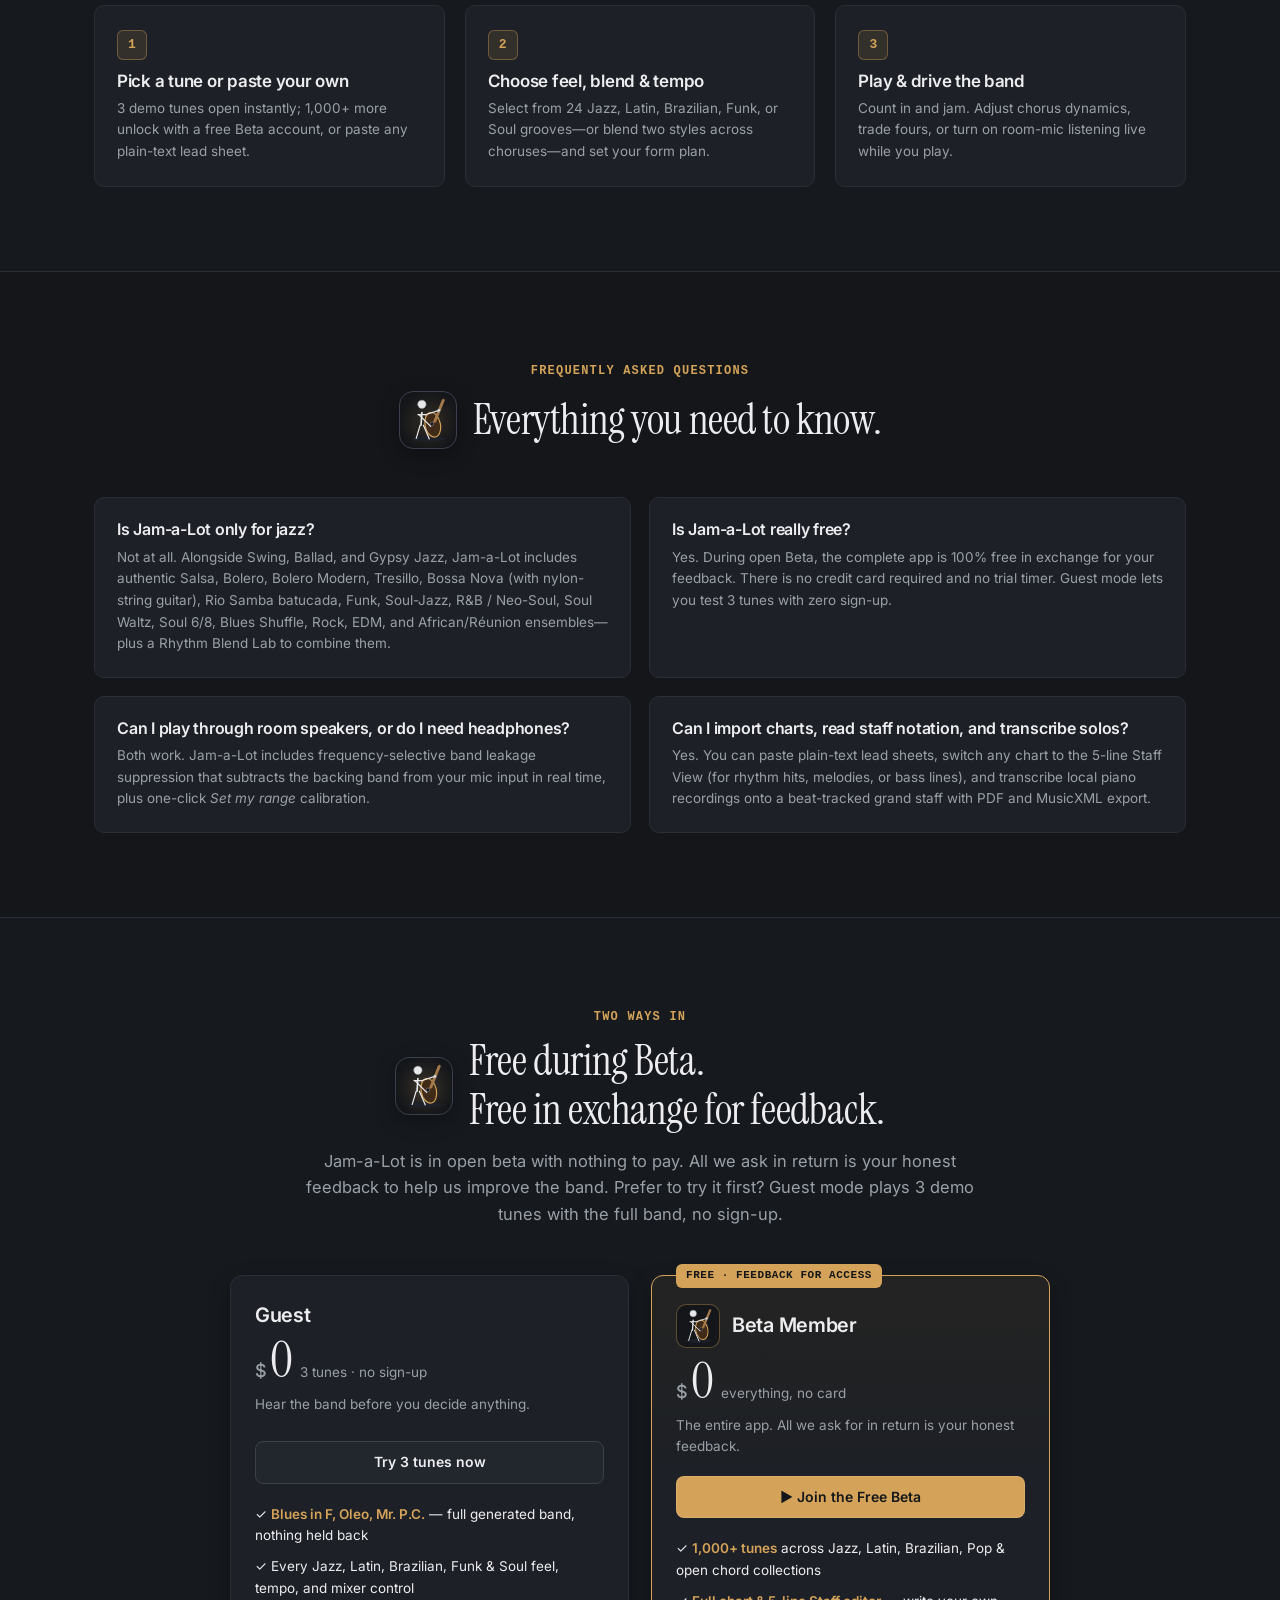
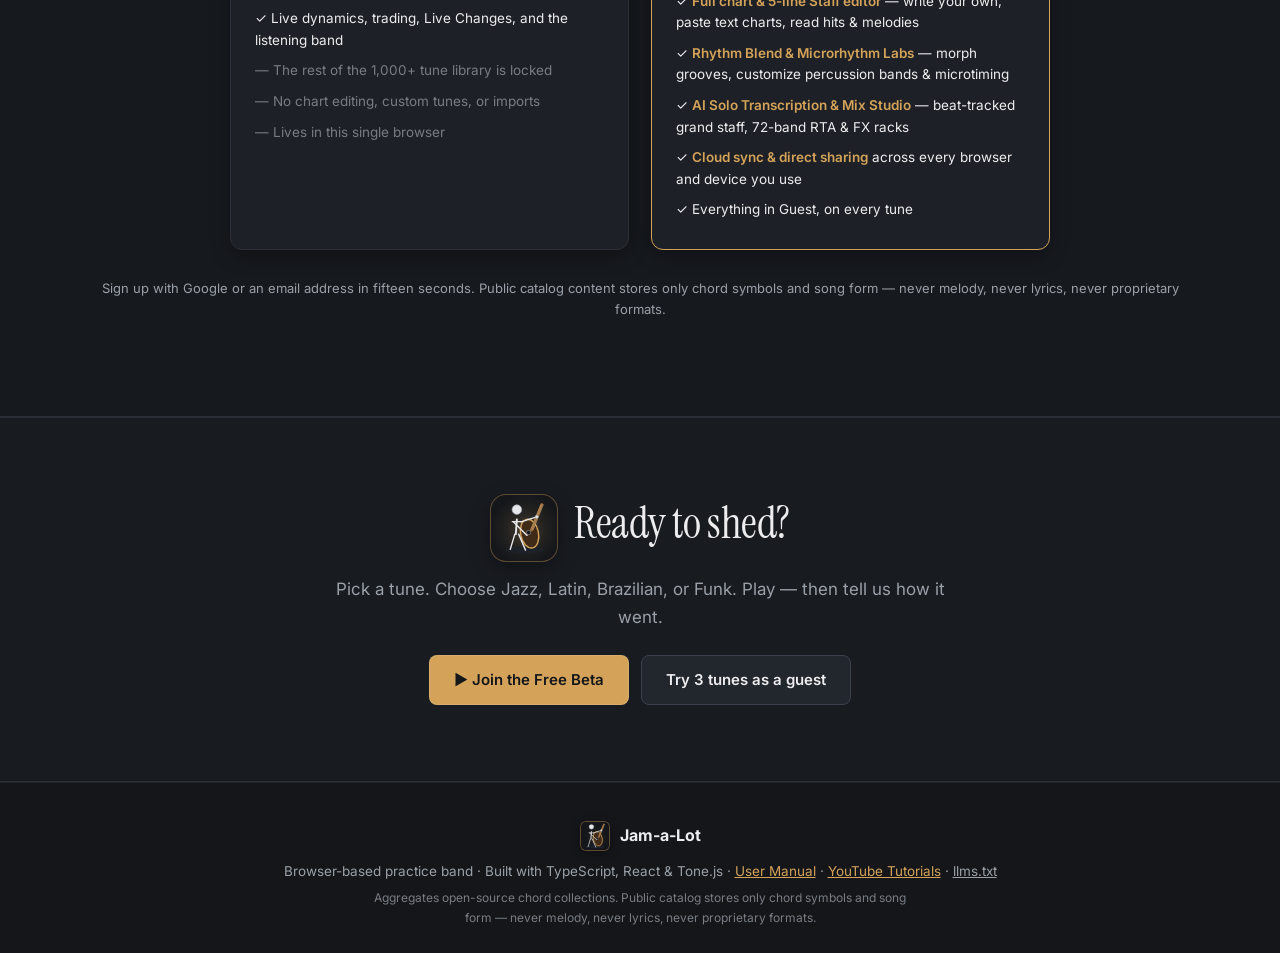
==== commit 7264c08c: "docs(listening): document Use Case 3 hands-free bandleader cue vocabulary" ====
--- a/index.html
+++ b/index.html
@@ -92,7 +92,7 @@
             Jam-a-Lot generates a real-time rhythm section — phrased bass, Steinway, Rhodes or
             nylon-string guitar comping, and a feel-aware drummer &amp; percussion section — across
             Jazz, Latin, Brazilian, Funk, Soul, Pop/Rock, and World grooves. It hears you through
-            your room mic and follows your dynamics live. Listen-first trio listens to solo piano (acoustic mic or Web MIDI) before joining on interactive bass and drums, includes a continuous Listening Tape inspector for live chords, 8-chord capture &amp; rolling BPM, keeps listening to edit bars on replay, and proposes history-coherent next-4 chord suggestions you can select hands-free by outlining a choice’s arpeggio.
+            your room mic and follows your dynamics live. Listen-first trio listens to solo piano (acoustic mic or Web MIDI) before joining on interactive bass and drums, includes a continuous Listening Tape inspector for live chords, 8-chord capture &amp; rolling BPM, keeps listening to edit bars on replay, and lets you steer history-coherent next-4 suggestions, energy, and 1-bar stop-time breaks hands-free with arpeggios, 4–&amp; double-hits, and high/low register cues.
           </p>
           <div class="genre-strip" aria-label="Supported musical families">
             <span class="genre-chip">Jazz &amp; Swing</span>
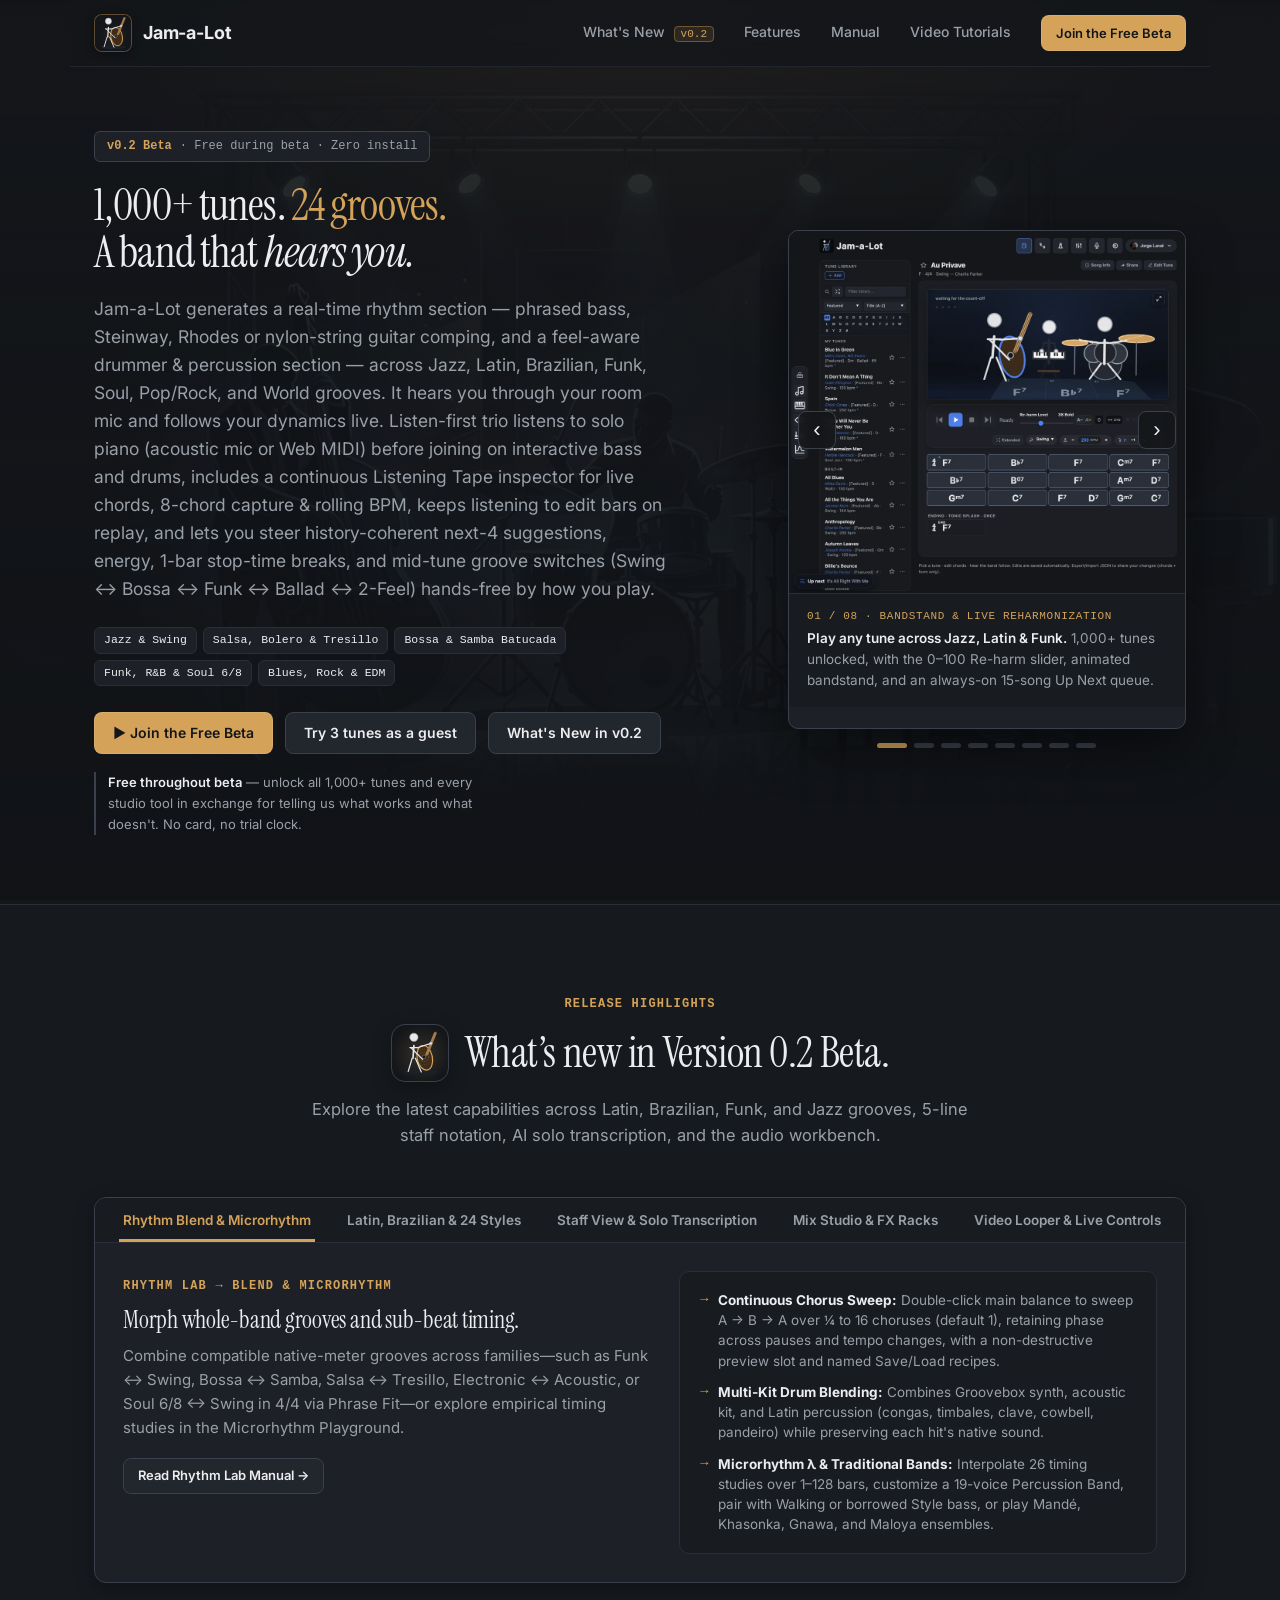
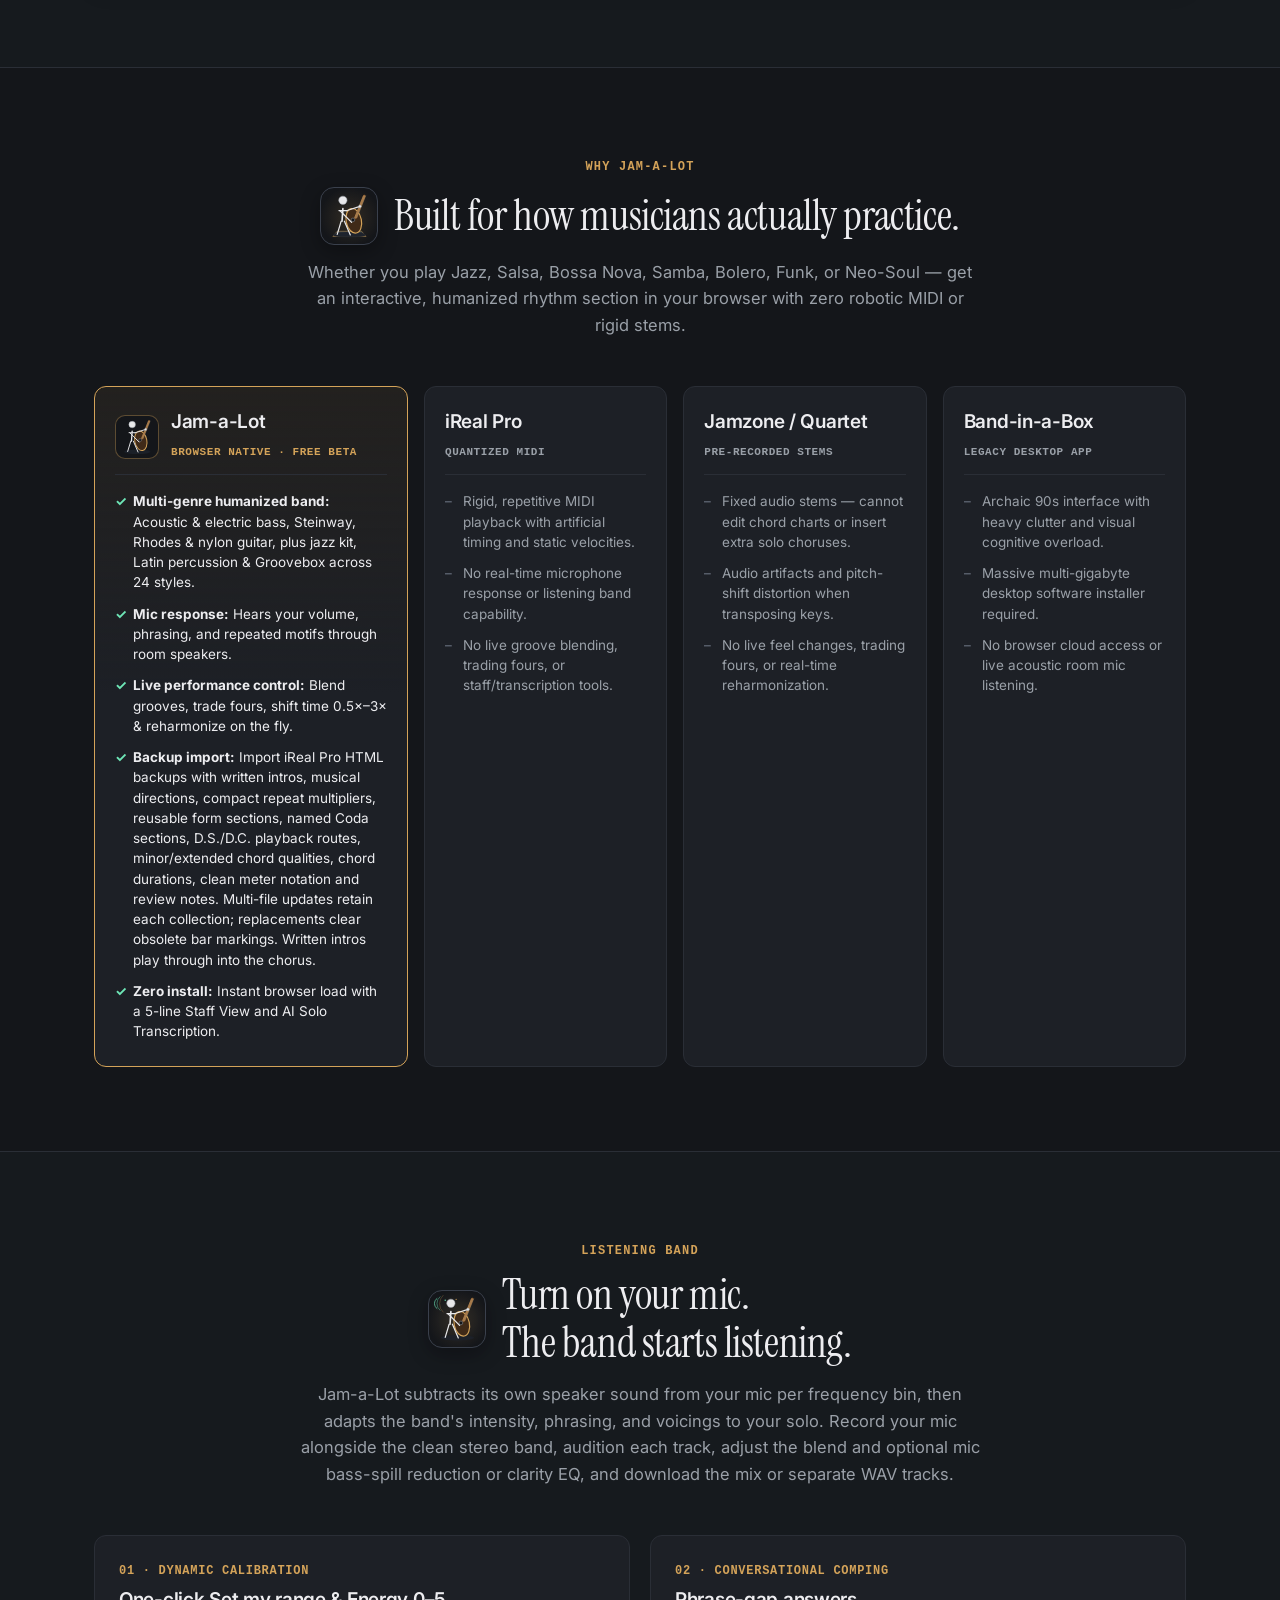
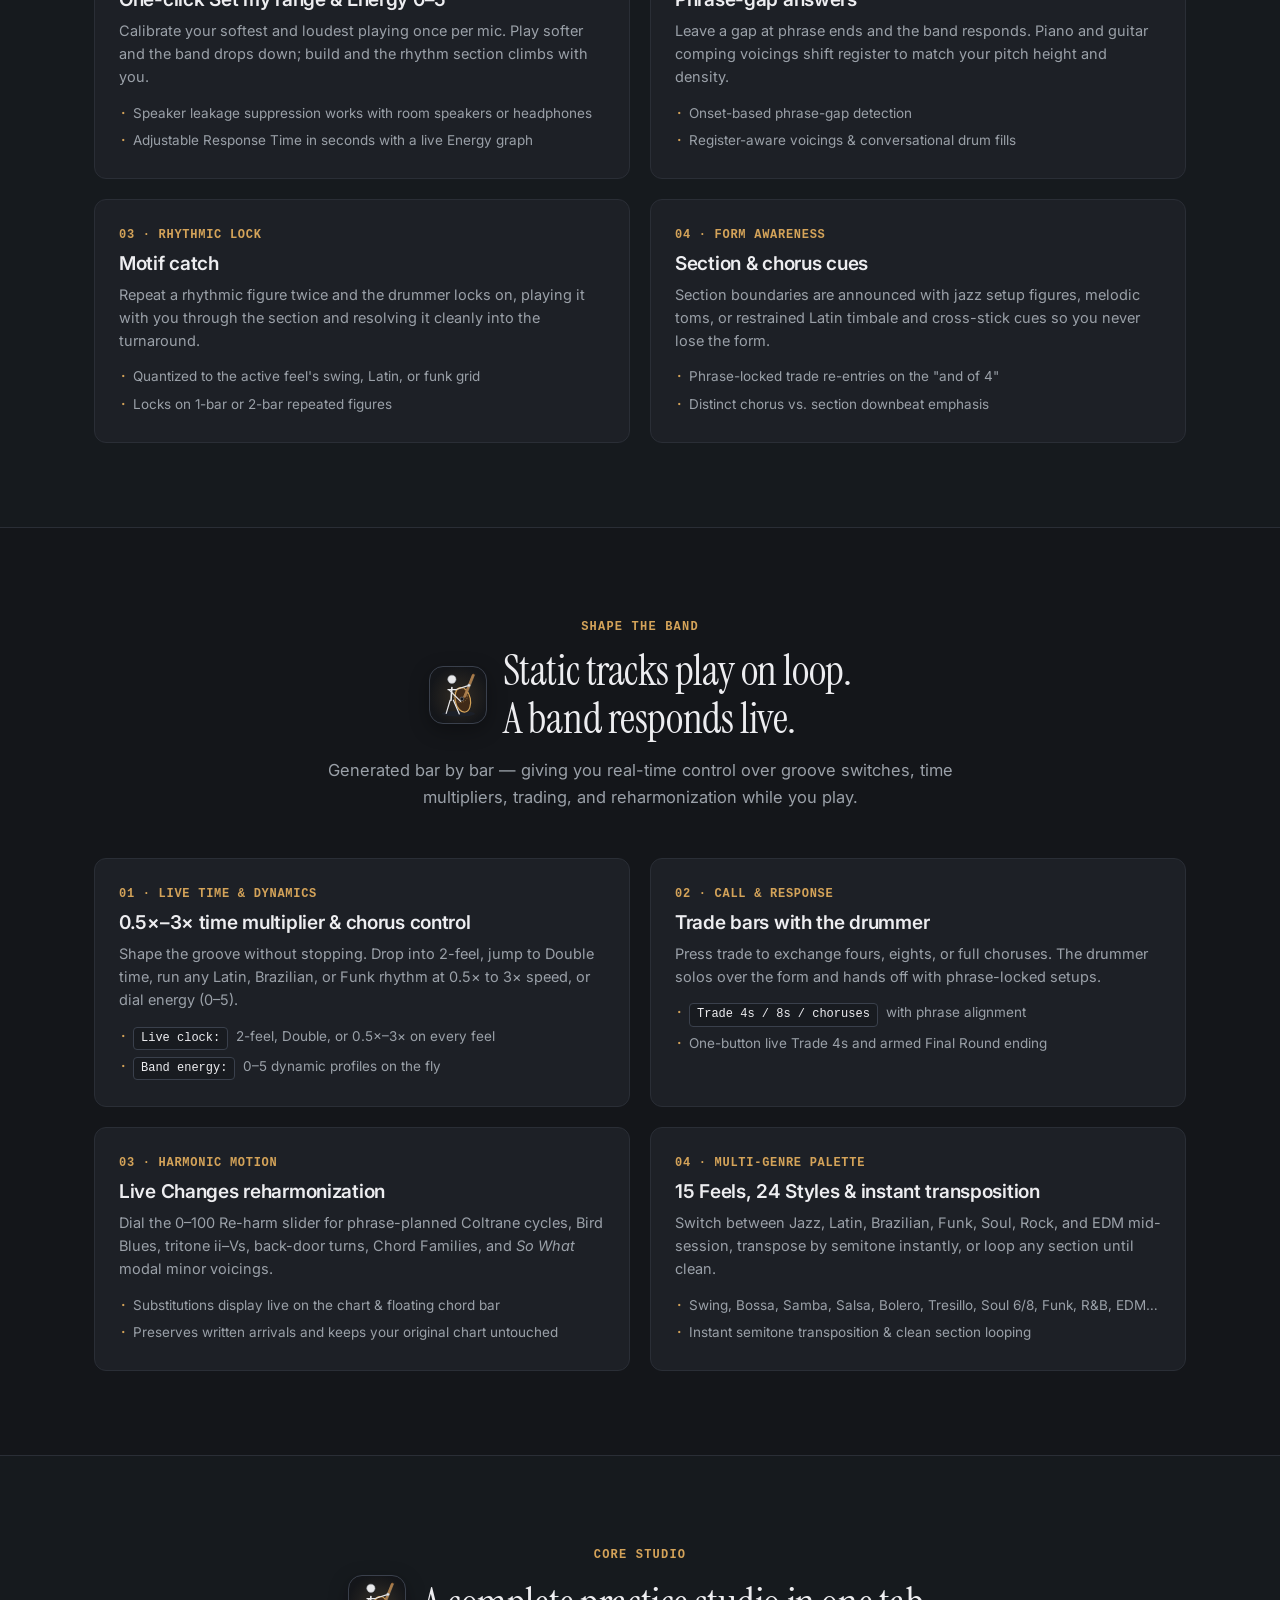
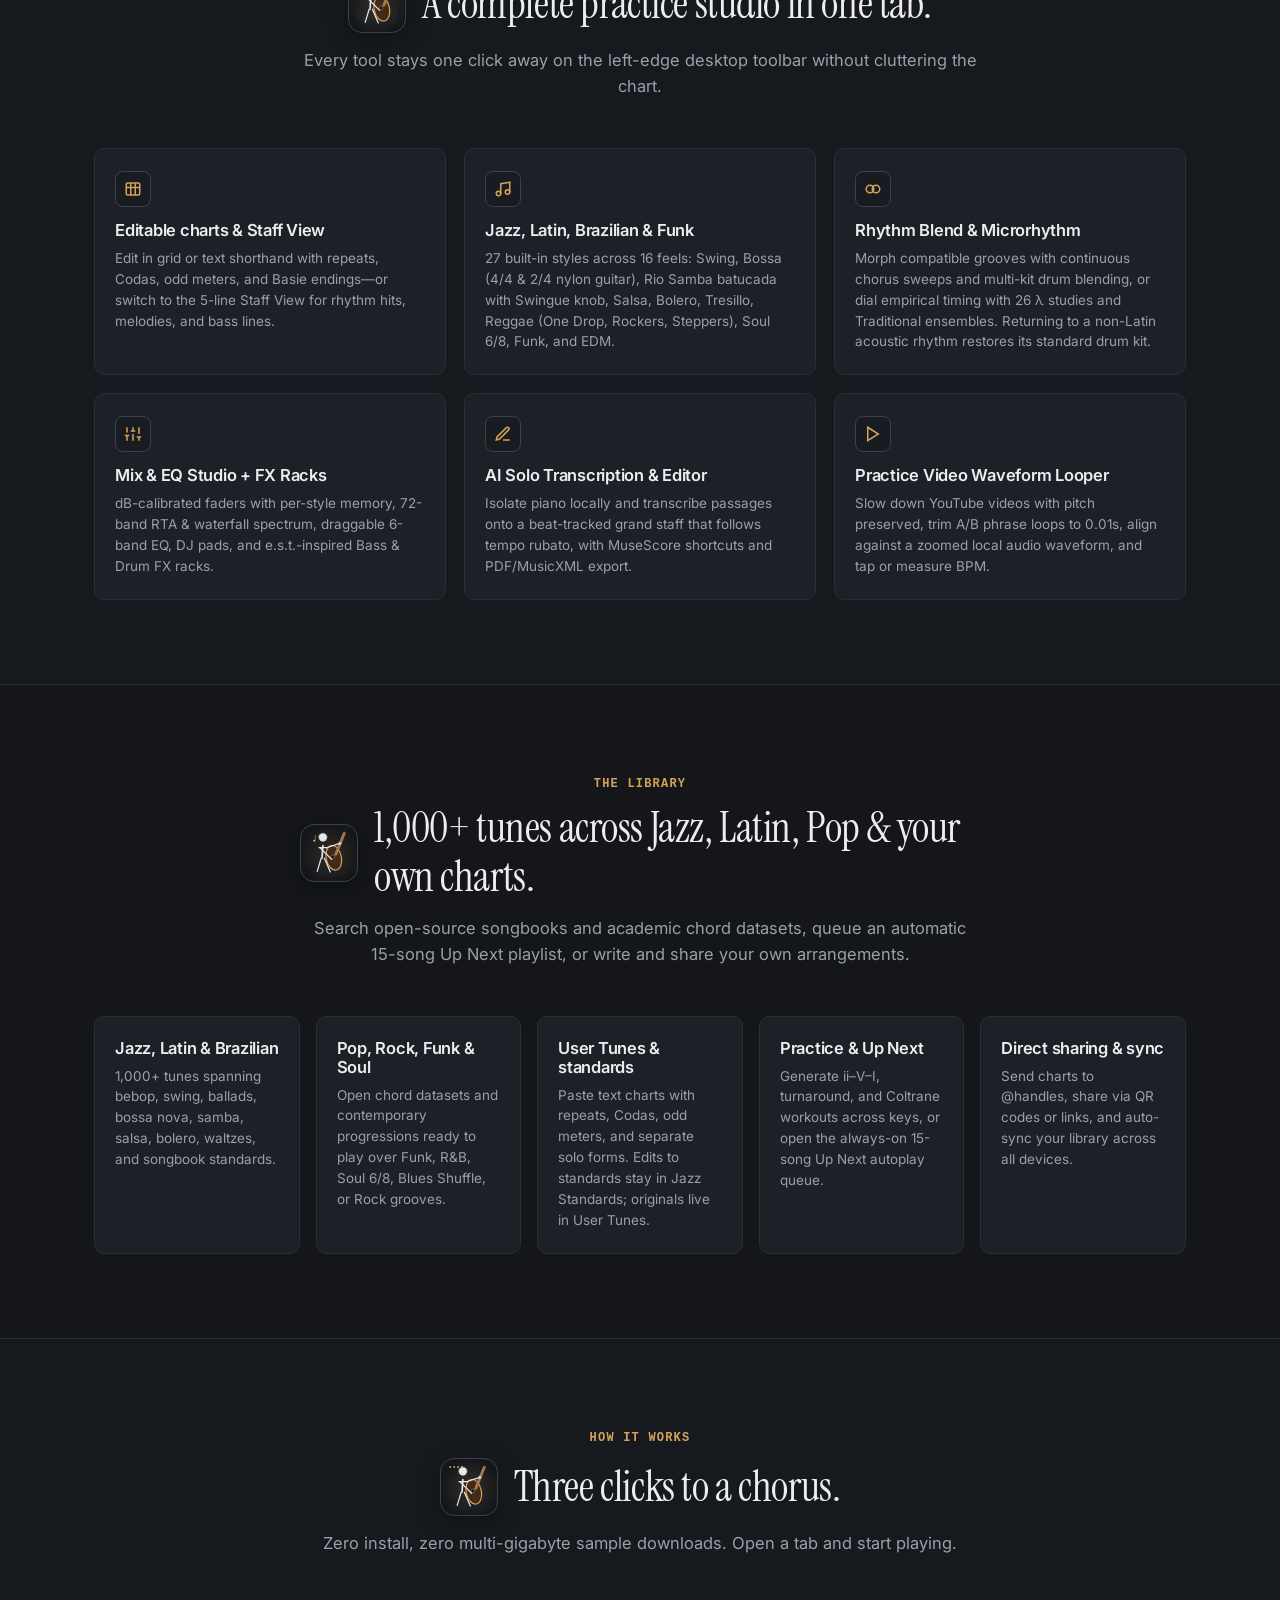
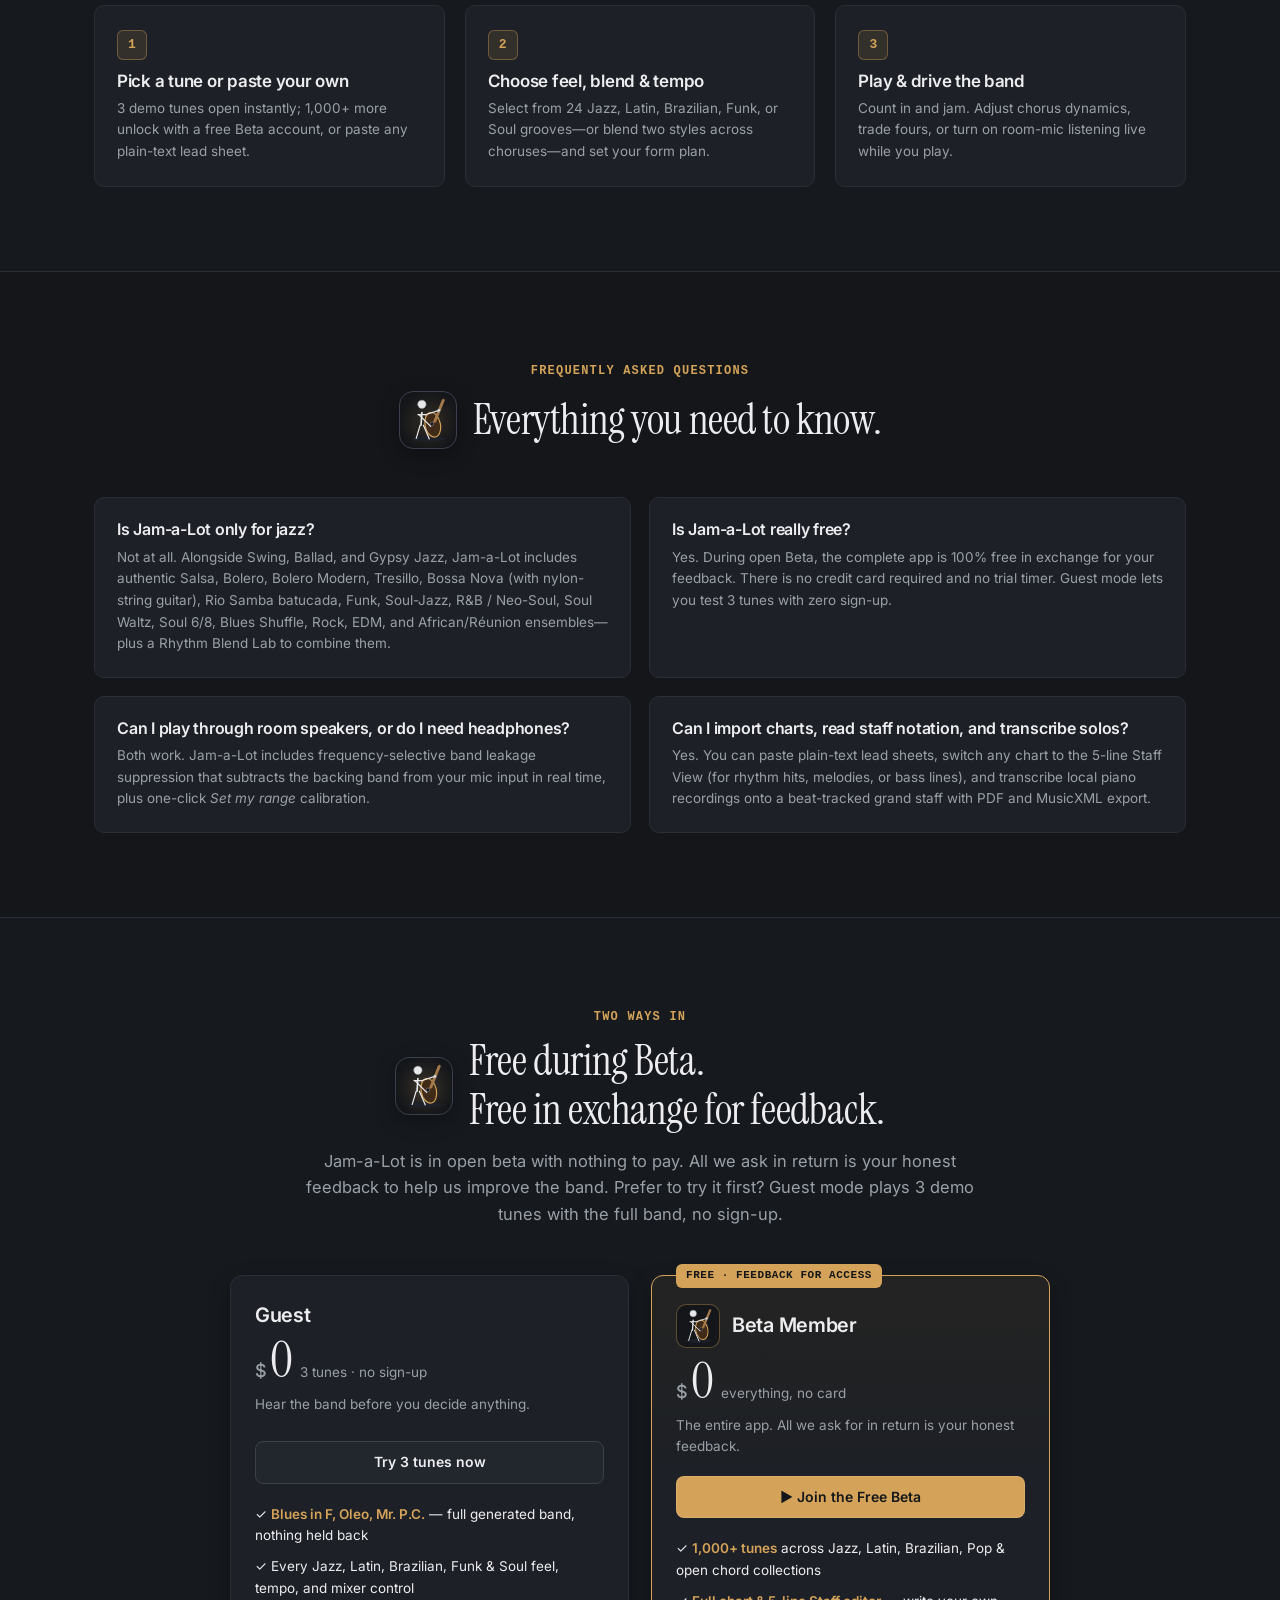
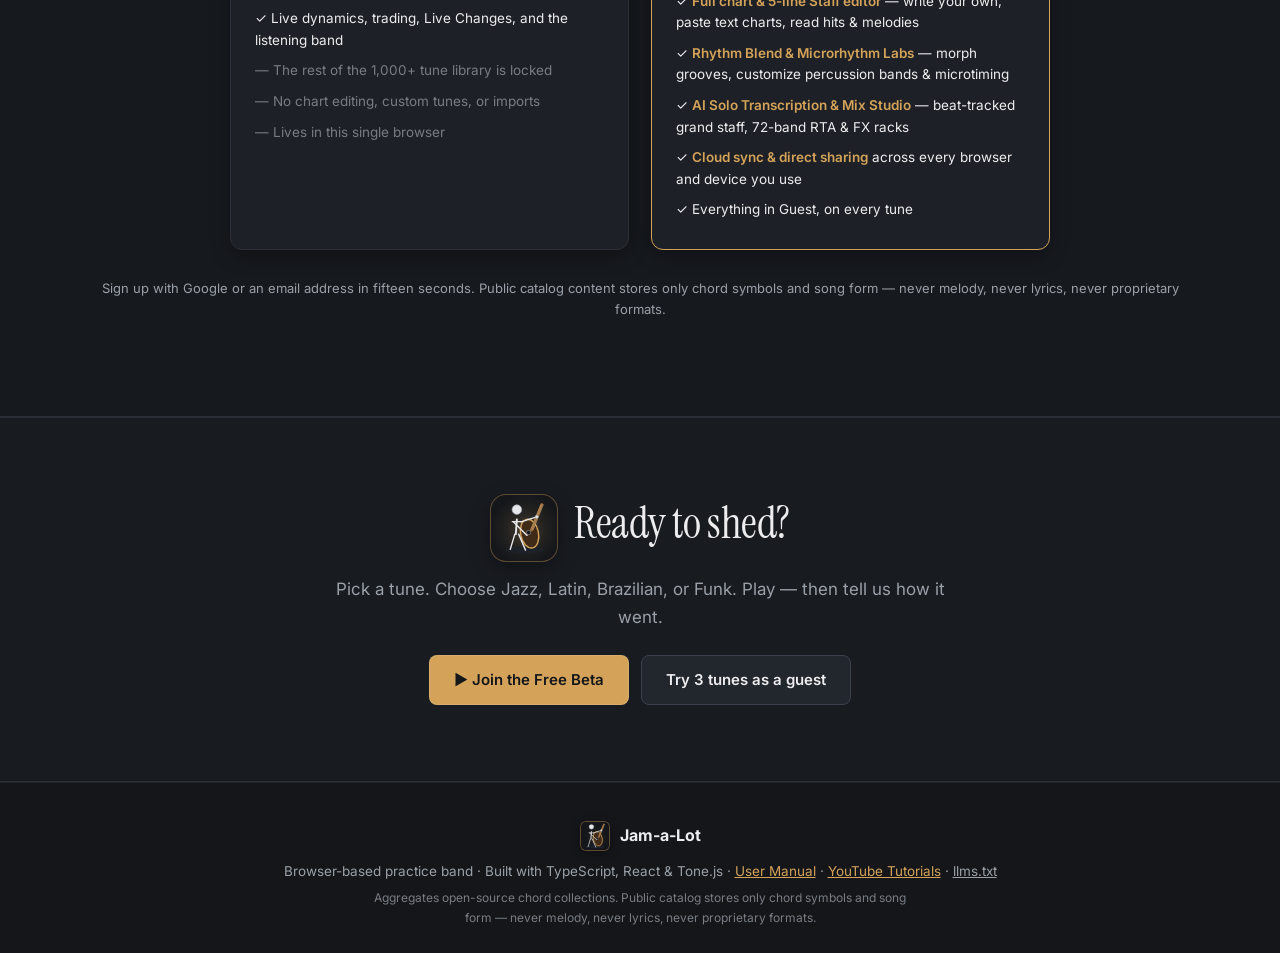
==== commit 9cfddcdd: "docs(listening): document Use Case 4 Play-to-Switch rhythm & groove" ====
--- a/index.html
+++ b/index.html
@@ -92,7 +92,7 @@
             Jam-a-Lot generates a real-time rhythm section — phrased bass, Steinway, Rhodes or
             nylon-string guitar comping, and a feel-aware drummer &amp; percussion section — across
             Jazz, Latin, Brazilian, Funk, Soul, Pop/Rock, and World grooves. It hears you through
-            your room mic and follows your dynamics live. Listen-first trio listens to solo piano (acoustic mic or Web MIDI) before joining on interactive bass and drums, includes a continuous Listening Tape inspector for live chords, 8-chord capture &amp; rolling BPM, keeps listening to edit bars on replay, and lets you steer history-coherent next-4 suggestions, energy, and 1-bar stop-time breaks hands-free with arpeggios, 4–&amp; double-hits, and high/low register cues.
+            your room mic and follows your dynamics live. Listen-first trio listens to solo piano (acoustic mic or Web MIDI) before joining on interactive bass and drums, includes a continuous Listening Tape inspector for live chords, 8-chord capture &amp; rolling BPM, keeps listening to edit bars on replay, and lets you steer history-coherent next-4 suggestions, energy, 1-bar stop-time breaks, and mid-tune groove switches (Swing ↔ Bossa ↔ Funk ↔ Ballad ↔ 2-Feel) hands-free by how you play.
           </p>
           <div class="genre-strip" aria-label="Supported musical families">
             <span class="genre-chip">Jazz &amp; Swing</span>
